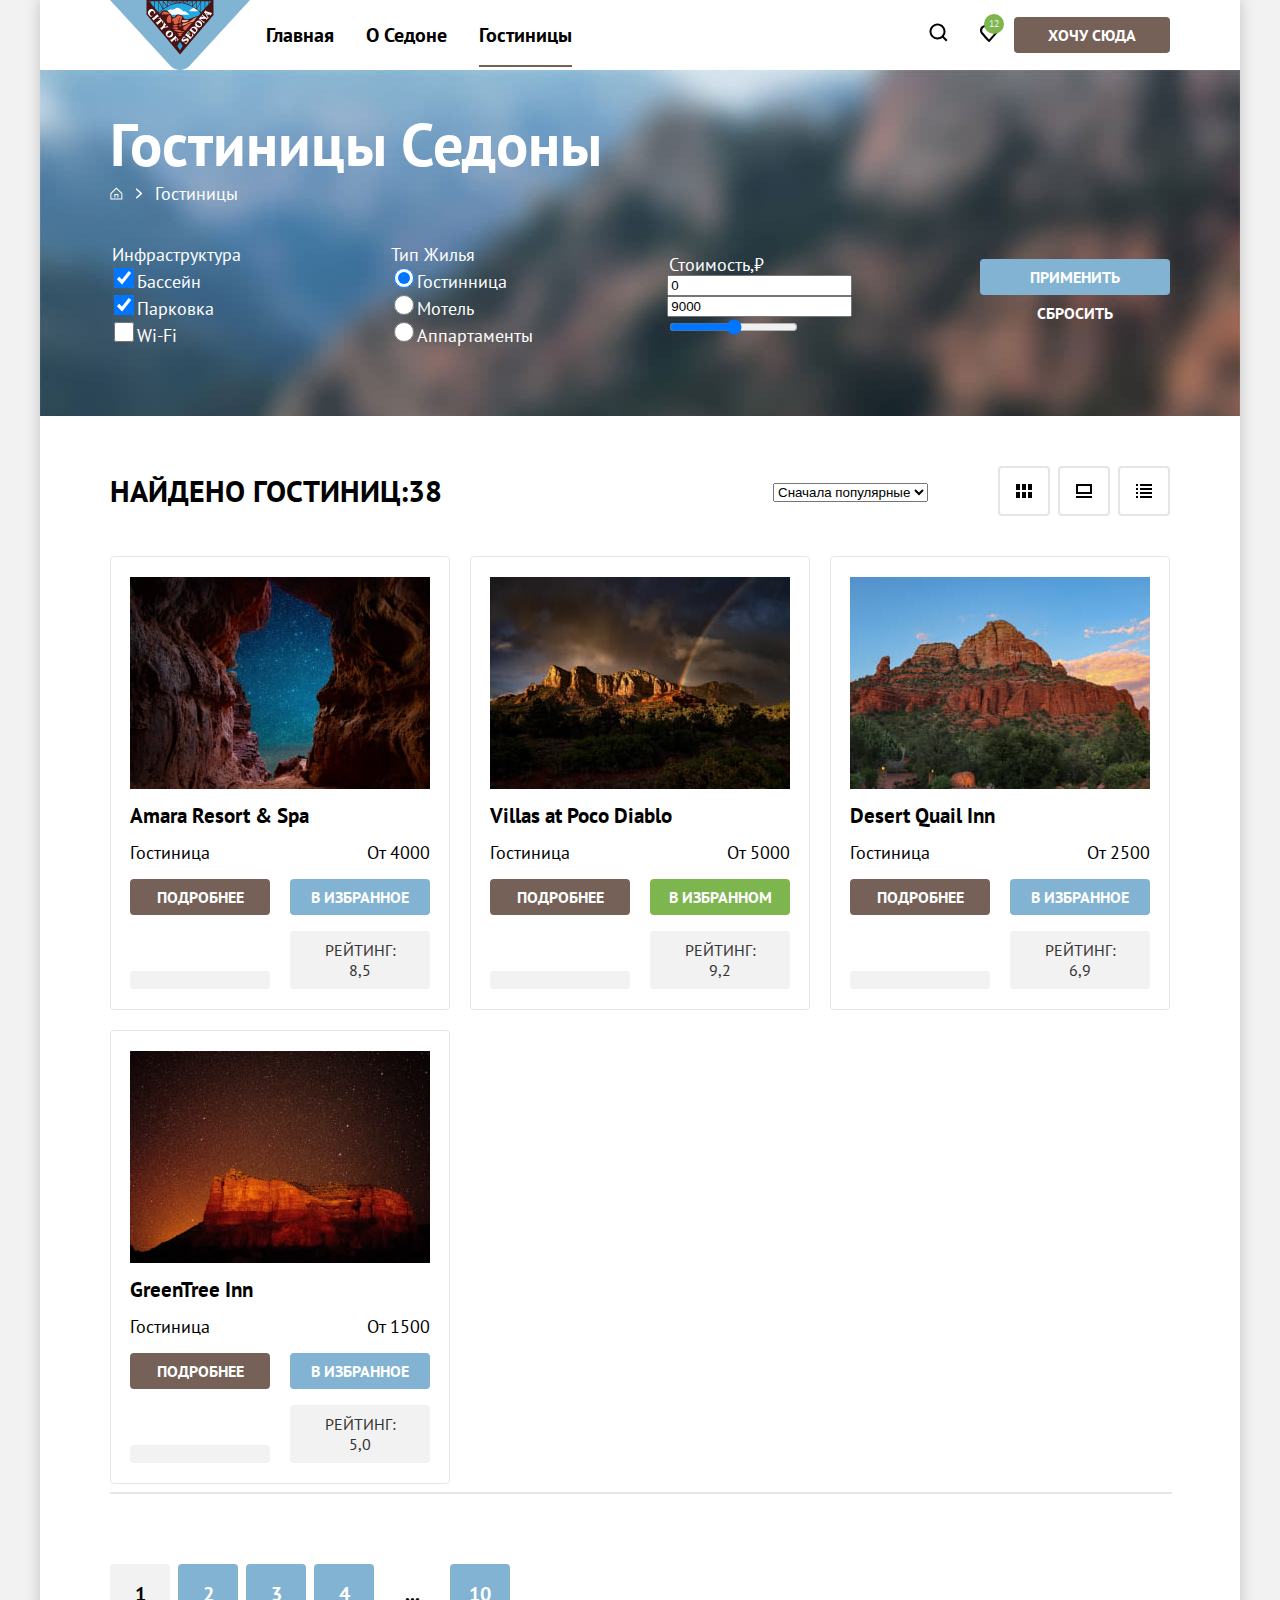
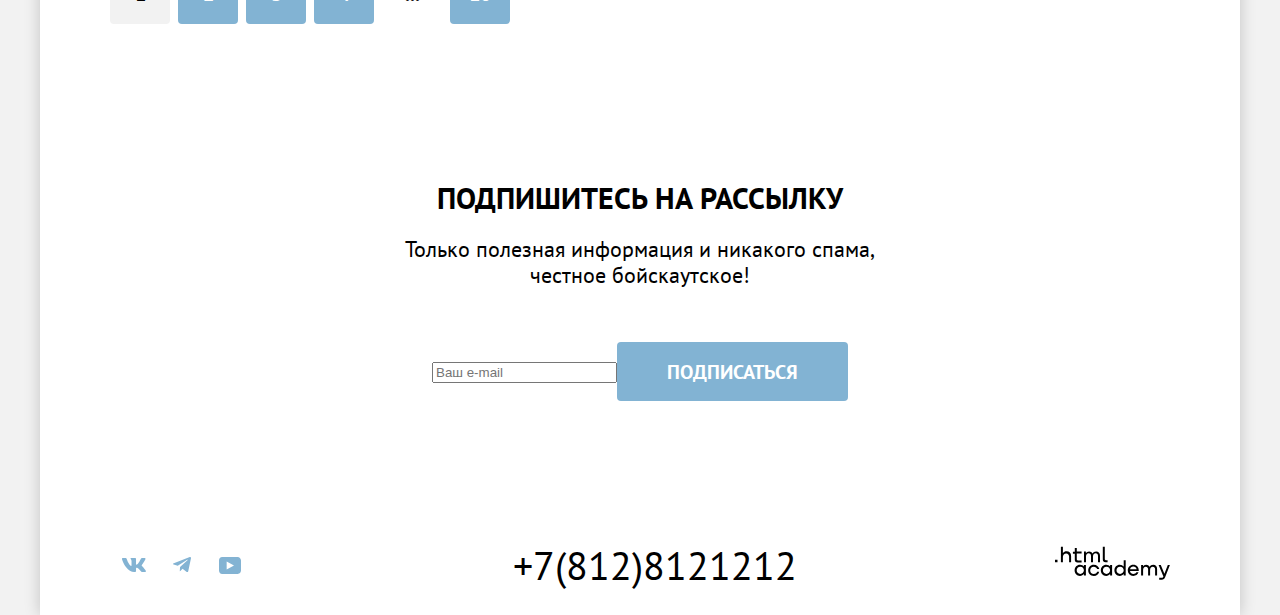
==== catalog.html @ 87901a79 "Добавляет изменение состояний. Изменяет способ добавления иконок SVG. Добавляет декоративные элемент" ====
<!DOCTYPE html>
<html lang="ru">

  <head>
    <meta charset="utf-8">
    <meta name="viewport" content="width=device-width, initial-scale=1.0">
    <title>HTML Academy: Седона</title>
    <link rel="stylesheet" href="styles/styles.css">
    <link rel="shortcut icon" href="/images/favicon.svg">
  </head>

  <body>
    <header class="main-header">
      <!--Навигация и главное меню-->
      <nav class="navigation">
        <a class="navigation-logo" href="index.html">
          <img class="header-logo" src="images/logo.svg" width="140" height="70" alt="Логотип города Седона." />
        </a>
        <ul class="navigation-list">
          <li class="navigation-item">
            <a class="navigation-link " href="index.html">Главная</a>
          </li>
          <li class="navigation-item">
            <a class="navigation-link" href="#">О Седоне</a>
          </li>
          <li class="navigation-item">
            <a class="navigation-link navigation-link-current" href="#">Гостиницы</a>
          </li>
        </ul>
        <ul class=" navigation-list navigation-user">
          <li class="navigation-item">
            <a class="navigation-link" href="#">
              <svg aria-hidden="true" focusable="false" xmlns="http://www.w3.org/2000/svg" width="19" height="19"
                fill="none" viewBox="0 0 19 19">
                <path fill="#000"
                  d="m18.5 17.008-3.7-3.68c1-1.292 1.7-2.983 1.7-4.872C16.5 4.08 12.9.5 8.5.5s-8 3.68-8 8.055c0 4.376 3.6 7.956 8 7.956 1.8 0 3.5-.597 4.9-1.69l3.7 3.679 1.4-1.492Zm-10-2.486c-3.3 0-6-2.685-6-5.967 0-3.282 2.7-5.967 6-5.967s6 2.685 6 5.967c0 3.282-2.7 5.967-6 5.967Z" />
              </svg>
              <span class="visually-hidden">Поиск</span>
            </a>
          </li>
          <li class="navigation-item">
            <a class="navigation-link" href="#">
              <svg aria-hidden="true" focusable="false" xmlns="http://www.w3.org/2000/svg" width="18" height="17"
                fill="none" viewBox="0 0 18 17">
                <path fill="#000"
                  d="M8.9 17c-.3 0-.6-.1-.8-.4-5.4-6.1-6.7-7.5-7-7.9C.4 7.8 0 6.6 0 5.4 0 2.4 2.4 0 5.5 0 6.8 0 8 .5 9 1.3 10 .5 11.3 0 12.5 0c3 0 5.5 2.4 5.5 5.4 0 1.3-.5 2.5-1.3 3.4l-7 7.9c-.2.2-.4.3-.8.3Zm-6-9.5c.3.4 3.5 4 6.1 6.9l6.2-7c.5-.5.7-1.2.7-2 0-1.8-1.5-3.3-3.3-3.3-1 0-2 .5-2.7 1.3-.3.3-.6.4-.9.4-.3 0-.6-.2-.8-.4-.7-.8-1.7-1.3-2.7-1.3-1.8 0-3.3 1.5-3.3 3.3-.1.9.3 1.6.7 2.1-.1 0-.1 0 0 0Z" />
              </svg>
              <span class="visually-hidden">Избранное</span>
              <span class="favourites-number">12</span>
            </a>
          </li>
          <li class="navigation-item">
            <a class="button navigation-button" href="#">Хочу сюда</a>
          </li>
        </ul>
      </nav>
    </header>
    <main class="main-inner">
      <!--Хлебные крошки-->
      <div class="filter-content">
        <header class="inner-header">
          <h1 class="inner-header-title">Гостиницы Седоны</h1>
          <ul class="breadcrumbs-list">
            <li class="breadcrumbs-item">
              <a class="breadcrumbs-link" href="index.html">
                <svg aria-hidden="true" focusable="false" xmlns="http://www.w3.org/2000/svg" width="13" height="13"
                  fill="none" viewBox="0 0 13 13">
                  <path fill="#fff" d="m6.371.5-6 5.8v6.2h12V6.3l-6-5.8Zm5 11h-10V6.7l5-4.8 5 4.8v4.8Z" />
                  <path fill="#fff" d="M4.371 10.5h1V8h2v2.5h1V7h-4v3.5Z" />
                </svg>
                <span class="visually-hidden">Главная</span>
              </a>
            </li>
            <li class="breadcrumbs-item">
              <a class="breadcrumbs-link" href="#">Гостиницы</a>
            </li>
          </ul>
        </header>
        <!--Фильтр инфраструктуры-->
        <h2 class="visually-hidden">Поиск гостиниц с фильтрами</h2>
        <form class="hotel-filter" action="https://echo.htmlacademy.ru/" method="get">
          <fieldset class="ifrastructure-filter">
            <legend class="infrasructure-filter-group">Инфраструктура</legend>
            <ul class="infrastructure-filter-list">
              <li class="infrastructure-filter-item">
                <label>
                  <input class="control-filter" type="checkbox" name="pool" checked />Бассейн
                </label>
              </li>
              <li class="infrastructure-filter-item">
                <label>
                  <input class="control-filter" type="checkbox" name="parking" checked />Парковка
                </label>
              </li>
              <li class="infrastructure-filter-item">
                <label>
                  <input class="control-filter" type="checkbox" name="wifi" />Wi-Fi
                </label>
              </li>
            </ul>
          </fieldset>
          <!--Фильтр типа жилья-->
          <fieldset class="type-of-housing-filter">
            <legend class="type-of-housing-filter-group">Тип Жилья</legend>
            <ul class="type-of-housing-filter-list">
              <li class="type-of-housing-filter-item">
                <label>
                  <input class="control-filter" type="radio" name="hotel-type" value="hotel" checked />Гостинница
                </label>
              </li>
              <li class="infrastructure-filter-item">
                <label>
                  <input class="control-filter" type="radio" name="hotel-type" value="motel" />Мотель
                </label>
              </li>
              <li class="infrastructure-filter-item">
                <label>
                  <input class="control-filter" type="radio" name="hotel-type" value="appartments" />Аппартаменты
                </label>
              </li>
            </ul>
          </fieldset>
          <!--Фильтр стоимости жилья-->
          <fieldset class="price">
            <legend class="price-range">Стоимость,₽</legend>
            <label for="price-range"></label>
            <input type="number" placeholder="от" value="0" />
            <input type="number" placeholder="до" value="9000" />
            <input type="range" id="price-range" name="price-range" min="0" max="9000" step="1" />
          </fieldset>
          <!--Кнопки-->
          <div class="button-container">
            <button class="button filter-button" type="submit">Применить</button>
            <button class="button reset-button" type="reset">Сбросить</button>
          </div>
        </form>
      </div>
      <!--Каталог гостиниц-->
      <section class="catalog">
        <div class="sorting-container">
          <h2 class="visually-hidden">Каталог гостиниц</h2>
          <p class="heading-font">Найдено гостиниц:38</p>
          <!--Вложенный список-->
          <div class="select sorting-type">
            <select class="select-control" aria-label="Сортировка.">
              <option value="popular">Сначала популярные</option>
              <option value="cheap">Сначала дешевые</option>
              <option value="expensive">Сначала дорогие</option>
            </select>
          </div>

          <a class="card-grid-toggle" href="#">
            <svg aria-hidden="true" focusable="false" xmlns="http://www.w3.org/2000/svg" width="16" height="14"
              fill="none" viewBox="0 0 16 14">
              <g fill="#000" clip-path="url(#a)">
                <path d="M4 0H0v6h4V0ZM16 0h-4v6h4V0ZM10 0H6v6h4V0ZM4 8H0v6h4V8ZM16 8h-4v6h4V8ZM10 8H6v6h4V8Z" />
              </g>
              <defs>
                <clipPath id="a">
                  <path fill="#fff" d="M0 0h16v14H0z" />
                </clipPath>
              </defs>
            </svg>
            <span class="visually-hidden">Показать карточки</span>
          </a>
          <a class="card-grid-toggle" href="#">
            <svg aria-hidden="true" focusable="false" xmlns="http://www.w3.org/2000/svg" width="16" height="14"
              fill="none" viewBox="0 0 16 14">
              <path fill="#000" d="M16 12H0v2h16v-2ZM14 2v6H2V2h12Zm2-2H0v10h16V0Z" />
            </svg>
            <span class="visually-hidden">Показать слайдшоу</span>
          </a>
          <a class="card-grid-toggle" href="#">
            <svg aria-hidden="true" focusable="false" width="16" height="14" viewBox="0 0 16 14" fill="none"
              xmlns="http://www.w3.org/2000/svg">
              <path d="M2 0H0V2H2V0Z" fill="black" />
              <path d="M16 0H4V2H16V0Z" fill="black" />
              <path d="M2 4H0V6H2V4Z" fill="black" />
              <path d="M16 4H4V6H16V4Z" fill="black" />
              <path d="M2 8H0V10H2V8Z" fill="black" />
              <path d="M16 8H4V10H16V8Z" fill="black" />
              <path d="M2 12H0V14H2V12Z" fill="black" />
              <path d="M16 12H4V14H16V12Z" fill="black" />
            </svg>
            <span class="visually-hidden">Показать список</span>
          </a>

        </div>
        <!--Карточки гостиниц-->
        <ul class="hotel-list">
          <li class="hotel-card">
            <a class="hotel-card-link" href="#">
              <img class="hotel-card-image" src="images/hotels/hotel-1.jpg" width="300" height="212"
                alt="Amara Resort & Spa." />
              <h3 class="hotel-card-title">Amara Resort & Spa</h3>
            </a>
            <p class="hotel-card-type">Гостиница</p>
            <p class="hotel-card-price">От 4000</p>
            <a class="button more-button" href="#">Подробнее</a>
            <button class="button favorites-button">В избранное</button>
            <p class="hotel-star hotel-star-4">
              <span class="visually-hidden">4 звезды</span>
            </p>
            <p class="hotel-rating">Рейтинг: 8,5</p>
          </li>

          <li class="hotel-card">
            <a class="hotel-card-link" href="#">
              <img class="hotel-card-image" src="images/hotels/hotel-2.jpg" width="300" height="212"
                alt="Villas at Poco Diablo." />
              <h3 class="hotel-card-title">Villas at Poco Diablo</h3>
            </a>
            <p class="hotel-card-type">Гостиница</p>
            <p class="hotel-card-price">От 5000</p>
            <a class="button more-button" href="#">Подробнее</a>
            <button class="button favorites-button active-button">В избранном</button>
            <p class="hotel-star hotel-star-4">
              <span class="visually-hidden">4 звезды</span>
            </p>
            <p class="hotel-rating">Рейтинг: 9,2</p>
          </li>

          <li class="hotel-card">
            <a class="hotel-card-link" href="#">
              <img class="hotel-card-image" src="images/hotels/hotel-3.jpg" width="300" height="212"
                alt="Desert Quail Inn." />
              <h3 class="hotel-card-title">Desert Quail Inn</h3>
            </a>
            <p class="hotel-card-type">Гостиница</p>
            <p class="hotel-card-price">От 2500</p>
            <a class="button more-button" href="#">Подробнее</a>
            <button class="button favorites-button">В избранное</button>
            <p class="hotel-star hotel-star-3">
              <span class="visually-hidden">3 звезды</span>
            </p>
            <p class="hotel-rating">Рейтинг: 6,9</p>
            </div>
          </li>

          <li class="hotel-card">
            <a class="hotel-card-link" href="#">
              <img class="hotel-card-image" src="images/hotels/hotel-4.jpg" width="300" height="212"
                alt="GreenTree Inn." />
              <h3 class="hotel-card-title">GreenTree Inn</h3>
            </a>
            <p class="hotel-card-type">Гостиница</p>
            <p class="hotel-card-price">От 1500</p>
            <a class="button more-button" href="#">Подробнее</a>
            <button class="button favorites-button">В избранное</button>
            <p class="hotel-star hotel-star-2">
              <span class="visually-hidden">2 звезды</span>
            </p>
            <p class="hotel-rating">Рейтинг: 5,0</p>
            </div>
          </li>
        </ul>
        <!--Пагинация-->
        <ul class="pagination-list">
          <li class="pagination-item">
            <a class="pagination-current" href="#">1</a>
          </li>
          <li class="pagination-item">
            <a class="pagination-link" href="#">2</a>
          </li>
          <li class="pagination-item">
            <a class="pagination-link" href="#">3</a>
          </li>
          <li class="pagination-item">
            <a class="pagination-link" href="#">4</a>
          </li>
          <li class="pagination-item">
            <a class="pagination-more" href="#">...</a>
          </li>
          <li class="pagination-item">
            <a class="pagination-link" href="#">10</a>
          </li>

        </ul>
      </section>
    </main>
    <!--Подписка на рассылку-->
    <section class="newsletter-catalog-subs">
      <h2 class="heading-font heading-font-two">Подпишитесь на рассылку</h2>
      <p class="paragraph-font-two">Только полезная информация и никакого спама,<br> честное бойскаутское!</p>
      <form class="subscribe-form" action="https://echo.htmlacademy.ru/" method="post">
        <p class="subscribe-form-label">
          <label for="subscribe-form"></label>
          <input type="email" id="subscribe-form" name="subscribe-form" placeholder="Ваш e-mail" />
        </p>
        <button class="button subscribe-button">Подписаться</button>
      </form>
    </section>
    <!--Социальные сети-->
    <footer class="main-footer">
      <div class="footer-container">
        <ul class="footer-social-list">
          <li class="footer-social-item">
            <a class="link-vkontakte" href="https://vk.com/htmlacademy">
              <svg class="logo-vk" aria-hidden="true" focusable="false" xmlns="http://www.w3.org/2000/svg" width="24" height="14" viewBox="0 0 24 14">
                <path fill-rule="evenodd" d="M23.45.948c.166-.546 0-.948-.795-.948H20.03c-.668 0-.976.347-1.143.73 0 0-1.335 3.196-3.226 5.272-.612.602-.89.793-1.224.793-.167 0-.418-.191-.418-.738V.948c0-.656-.184-.948-.74-.948H9.151c-.417 0-.668.304-.668.593 0 .621.946.765 1.043 2.513v3.798c0 .833-.153.984-.487.984-.89 0-3.055-3.211-4.34-6.885C4.45.288 4.198 0 3.527 0H.9C.15 0 0 .347 0 .73c0 .682.89 4.07 4.145 8.551C6.315 12.341 9.37 14 12.153 14c1.669 0 1.875-.368 1.875-1.003v-2.313c0-.737.158-.884.687-.884.39 0 1.057.192 2.615 1.667C19.11 13.216 19.403 14 20.405 14h2.625c.75 0 1.126-.368.91-1.096-.238-.724-1.088-1.775-2.215-3.022-.612-.71-1.53-1.475-1.809-1.858-.389-.491-.278-.71 0-1.147 0 0 3.2-4.426 3.533-5.929h.001Z" clip-rule="evenodd"/>
              </svg>
            <span class="visually-hidden">ВКонтакте</span>
            </a>
          </li>
          <li class="footer-social-item">
            <a class="link-telegram" href="https://t.me/htmlacademy">
              <svg class="logo-tg" aria-hidden="true" focusable="false" xmlns="http://www.w3.org/2000/svg" width="18" height="16" fill="none" viewBox="0 0 18 16">
                <path  d="M16.785.1.84 6.247C-.248 6.685-.24 7.292.64 7.563L4.735 8.84l9.472-5.976c.448-.273.857-.126.52.172L7.053 9.962H7.05h.002l-.283 4.22c.414 0 .597-.19.829-.413l1.988-1.934 4.136 3.055c.762.42 1.31.204 1.5-.706L17.938 1.39c.278-1.114-.425-1.619-1.153-1.29Z"/>
              </svg>
              <span class="visually-hidden">Телеграм</span>
            </a>
          </li>
          <li class="footer-social-item">
            <a class="link-youtube" href="https://www.youtube.com/user/htmlacademyru">
              <svg class="logo-yt" aria-hidden="true" focusable="false" xmlns="http://www.w3.org/2000/svg" width="22" height="17" fill="none" viewBox="0 0 22 17">
                <path d="M18.607 0H3.174C1.314 0 0 1.594 0 3.4v10.094C0 15.406 1.313 17 3.174 17h15.652C20.468 17 22 15.406 22 13.6V3.4C21.781 1.594 20.468 0 18.607 0ZM7.662 12.537V4.463L14.995 8.5l-7.333 4.037Z"/>
              </svg>
              <span class="visually-hidden">YouTube</span>
            </a>
          </li>
        </ul>
        <!--Номер телефона и лого-->
        <a class="phone-number" href="tel:88128121212">+7(812)8121212</a>
        <a href="https://htmlacademy.ru">
          <svg class="logo-htmlacademy" aria-hidden="true" focusable="false" xmlns="http://www.w3.org/2000/svg" width="115" height="34" fill="none" viewBox="0 0 115 34">
            <path  d="M0 13.723v2.6h2.5v-2.6H0ZM11.6 5.323c-1.6 0-2.8.7-3.6 1.7h-.1v-6.2h-2v15.5h2v-5.3c0-2.1 1.3-3.6 3.3-3.6 1.8 0 2.9 1.4 2.9 3.2v5.7h2v-6.1c.1-3-1.8-4.9-4.5-4.9ZM26.6 5.623h-4.8v-3.7h-2v3.8h-1.9v2h1.9v6c0 1.7 1 2.7 2.7 2.7h4.1v-2h-3.7c-.7 0-1.1-.4-1.1-1.1v-5.7h4.8v-2ZM41.1 5.423c-1.6 0-2.9.8-3.5 2.1h-.1c-.6-1.2-1.8-2.1-3.4-2.1-1.4 0-2.5.8-3.1 1.8h-.1v-1.6H29v10.6h2v-5.4c0-2 1-3.5 2.6-3.5 1.5 0 2.4 1 2.4 2.6v6.3h2v-5.6c0-2.4 1.4-3.3 2.6-3.3 1.5 0 2.4 1 2.4 2.6v6.3h2v-6.5c.1-2.5-1.4-4.3-3.9-4.3ZM47.8 13.523c0 1.7 1 2.7 2.8 2.7h2v-2h-1.7c-.7 0-1.1-.4-1.1-1.1V.823h-2v12.7ZM28.9 20.523c-.9-1.1-2.2-1.8-3.9-1.8-3.1 0-5.4 2.3-5.4 5.6s2.3 5.6 5.4 5.6c1.8 0 3-.8 3.8-1.9h.1v1.6h2v-10.6h-2v1.5Zm-3.6 7.4c-2.2 0-3.6-1.6-3.6-3.6s1.4-3.6 3.6-3.6 3.6 1.6 3.6 3.6c0 1.9-1.4 3.6-3.6 3.6ZM44.2 22.823c-.5-2.4-2.6-4.1-5.4-4.1-3.4 0-5.6 2.5-5.6 5.6 0 3.1 2.2 5.6 5.6 5.6 2.8 0 4.9-1.8 5.4-4.2h-2.1c-.4 1.3-1.7 2.3-3.3 2.3-2.2 0-3.6-1.6-3.6-3.6s1.4-3.6 3.6-3.6c1.6 0 2.8 1 3.3 2.2h2.1v-.2ZM55.1 20.523c-.9-1.1-2.2-1.8-3.9-1.8-3.1 0-5.4 2.3-5.4 5.6s2.3 5.6 5.4 5.6c1.8 0 3-.8 3.8-1.9h.1v1.6h2v-10.6h-2v1.5Zm-3.6 7.4c-2.2 0-3.6-1.6-3.6-3.6s1.4-3.6 3.6-3.6 3.6 1.6 3.6 3.6c0 1.9-1.5 3.6-3.6 3.6ZM68.7 20.623c-.9-1.1-2.2-1.9-3.9-1.9-3.1 0-5.4 2.3-5.4 5.6s2.2 5.6 5.4 5.6c1.7 0 3-.8 3.8-1.8h.1v1.5h2v-15.4h-2v6.4Zm-3.6 7.3c-2.2 0-3.6-1.6-3.6-3.6s1.4-3.6 3.6-3.6 3.6 1.6 3.6 3.6c-.1 2-1.5 3.6-3.6 3.6ZM78.3 18.723c-3.3 0-5.5 2.5-5.5 5.6 0 3 2.1 5.6 5.5 5.6 2.5 0 4.5-1.3 5.2-3.6h-2.1c-.5 1-1.6 1.6-3 1.6-1.9 0-3.3-1.3-3.4-2.9h8.8c.2-3.6-2-6.3-5.5-6.3Zm0 1.9c1.7 0 3 1 3.3 2.6h-6.5c.3-1.5 1.5-2.6 3.2-2.6ZM98.2 18.723c-1.6 0-2.9.8-3.6 2h-.1c-.6-1.2-1.8-2-3.4-2-1.4 0-2.5.7-3.1 1.8v-1.5h-1.9v10.6h2v-5.4c0-2 1-3.4 2.6-3.5 1.5 0 2.4 1 2.4 2.6v6.3h2v-5.6c0-2.4 1.4-3.3 2.6-3.3 1.5 0 2.4 1 2.4 2.6v6.3h2v-6.5c.1-2.6-1.4-4.4-3.9-4.4ZM109.4 27.823l-3.6-8.9h-2.2l4.8 11.6c-.3.9-.7 1.2-1.7 1.2h-2.5v2h2.5c1.8 0 2.8-.8 3.5-2.6l4.7-12.2h-2.1l-3.4 8.9Z"/>
          </svg>
        </a>
      </div>
    </footer>
  </body>

</html>
---- styles/styles.css ----
@font-face {
  font-family: "PT Sans";
  font-style: normal;
  font-weight: 400;
  src: url("../fonts/ptsans-400.woff2") format("woff2");
  font-display: swap;
}

@font-face {
  font-family: "PT Sans";
  font-style: bold;
  font-weight: 700;
  src: url("../fonts/ptsans-700.woff2") format("woff2");
  font-display: swap;
}

html {
  background-color: #F2F2F2;
  height: 100%;

}

body {
  display: flex;
  flex-direction: column;
  min-height: 100%;
  font-family: "PT Sans", sans-serif;
  font-size: 18px;
  line-height: 21px;
  background-color: #ffffff;
  color: #000000;
  width: 1200px;
  box-shadow: 0 0 15px rgba(0, 0, 0, 0.2);
  margin: 0 auto;


}

/*Кнопки*/
.button {
  display: inline-block;
  font-family: inherit;
  font-weight: 700;
  text-align: center;
  text-decoration: none;
  text-transform: uppercase;
  border-radius: 4px;
  border: none;
  cursor: pointer;
}

.navigation-button {
  font-size: 16px;
  line-height: 20px;
  color: #ffffff;
  background-color: #756157;
  padding: 8px 34px;
}

.search-button {
  font-size: 20px;
  line-height: 36px;
  color: #ffffff;
  background-color: #756157;
  padding: 8px 50px;
  margin: 0;
}

.subscribe-button {
  font-size: 20px;
  line-height: 36px;
  color: #ffffff;
  background-color: #82B3D3;
  padding: 8px 50px;
}

.filter-button {
  font-size: 16px;
  line-height: 20px;
  color: #ffffff;
  background-color: #82B3D3;
  padding: 8px 50px;
}

.more-button {
  font-size: 16px;
  line-height: 20px;
  color: #ffffff;
  background-color: #756157;
  padding: 8px 26px;
  align-self: end;
}

.favorites-button {
  font-size: 16px;
  line-height: 20px;
  color: #ffffff;
  background-color: #82B3D3;
  padding: 8px 18px;
  align-self: end;
}

.active-button {
  background-color: #7DB54F;
}

.reset-button {
  font-size: 16px;
  line-height: 20px;
  color: #ffffff;
  background-color: transparent;
  padding: 8px 50px;

}

.button-container {
  display: flex;
  flex-direction: column;
}

/*Навигация*/

.navigation {
  display: flex;
  width: 1200px;
  height: 100%;
  margin: 0 auto;
  align-items: center;

}


.header-logo {
  display: block;
}

.navigation {
  display: flex;
  width: 1060px;
  margin: 0 auto;

}

.navigation-list {
  display: flex;
  flex-wrap: wrap;
  margin: 0;
  padding: 0;
  width: 440px;
  text-decoration: none;
  list-style-type: none;

}

.navigation-user {
  max-width: 300px;
  margin-left: auto;
  list-style-type: none;
  padding: 0;
  align-items: center;
  justify-content: end;
}

.navigation-link .navigation-user {
  min-width: 44px;
  min-height: 64px;
}

.navigation-link {
  position: relative;
  display: block;
  padding: 20px 16px;
  font-size: 20px;
  font-weight: 700;
  line-height: 24px;
  text-align: center;
  text-decoration: none;
  color: #000000;
}


/*Главная*/



.main-title {
  position: relative;
  background-image: url(../images/background-index.jpg);
  background-color: #FF5757;
  background-size: cover;
  background-repeat: no-repeat;
  text-align: center;
  padding: 50px 0;

}

.main-title::after {
  position: absolute;
  content: url(../images/background-divider.svg);
  width: 1200px;
  top: 400px;
  left: 0;

}

.background-title {
  text-align: center;
  padding-top: 69px;
  padding-bottom: 90px;
}



.heading-font {
  font-size: 30px;
  font-weight: 700;
  line-height: 36px;
  text-align: center;
  text-transform: uppercase;
  margin: 0;
}

.heading-font-two {
  font-size: 30px;
  font-weight: 700;
  line-height: 36px;
  text-align: center;
  text-transform: uppercase;
  margin: 0;
  margin-bottom: 20px;
}

.paragraph-font {
  font-size: 22px;
  font-weight: 400;
  line-height: 26px;
  text-align: center;
  margin: 0;
}

.paragraph-font-two {
  font-size: 22px;
  font-weight: 400;
  line-height: 26px;
  text-align: center;
  margin: 0;
  margin-bottom: 54px;
}

.favourites-number {
  font-family: "PT Sans";
  font-size: 10px;
  font-weight: 400;
  line-height: 10px;
  padding: 5px;
  color: #F2F2F2;
  background-color: #7DB54F;
  border-radius: 25px;
  text-align: center;
  display: inline-block;
  top: 11px;
  left: 20px;
  position: absolute;
}

/*Преимущества*/

.advantages {
  display: flex;
  width: 1200px;
  margin: 0 auto;

}

.advantages-list {
  display: flex;
  flex-direction: row;
  flex-wrap: wrap;
  justify-content: center;
  margin: 0;
  padding: 0;
  text-align: center;
  list-style-type: none;

}

.advantages-item {
  display: flex;
  text-align: center;
  width: 400px;
  min-height: 384px;


}

.advantages-title {

  margin-top: 0;
  margin-bottom: 62px;
  font-size: 24px;
  font-weight: 700;
  line-height: 28px;
  text-align: center;
  text-transform: uppercase;
}

.advantages-content:after {
  content: "";
    width: 60px;
    height: 2px;
    top: 178px;
    bottom: 204px;
    left: 170px;
    right: 170px;
    position: absolute;
    background: rgba(255, 255, 255, 0.3);
}

.advantages-content-row:after {
  content: "";
    width: 60px;
    height: 2px;
    top: 178px;
    bottom: 204px;
    left: 170px;
    right: 170px;
    position: absolute;
    background: rgba(0, 0, 0, 0.3)
}

.advantages-description {
  margin: 0;
}

.advantages-picture {
  display: block;
}

.advantages-content {
  position: relative;
  padding: 92px 85px 111px;
}

.advantages-content-row {
  position: relative;
  padding: 103px 85px 121px;
}

.services-content {
  display: flex;
  justify-content: center;
  align-items: center;
  flex-direction: column;
  padding: 80px 85px 81px;
}

/*Цвета*/

.background-grey-soft {
  background-color: rgba(131, 179, 211, 0.12);
}

.background-grey-middle {
  background-color: rgba(131, 179, 211, 0.2);
  ;
}

.background-blue {
  background-color: #82B3D3;
  color: #ffffff;
}

/*Услуги*/

.services {
  display: flex;
  width: 1200px;
  margin: 0 auto;
}

.services-list {
  display: flex;
  margin: 0;
  padding: 0;
  text-align: center;
  list-style-type: none;

}

.services-item {
  display: flex;
  text-align: center;
  width: 400px;
  min-height: 384px;



}

.services-title {
  margin-top: 30px;
  margin-bottom: 30px;
  font-size: 24px;
  font-weight: 700;
  line-height: 28px;
  text-align: center;
  text-transform: uppercase
}

.services-description {
  padding: 0;
  margin: 0;
}

.hotel-search {
  text-align: center;
  padding: 96px 70px;

}

.newsletter-main-subs {
  background-image: url(../images/background-subscribe.jpg);
  background-size: cover;
  background-color: #FF5757;
  background-repeat: no-repeat;
  text-align: center;
  padding: 96px 70px 104px;
  color: #ffffff;
}

.subscribe-form {
  display: flex;
  flex-direction: row;
  justify-content: center;
}

.newsletter-catalog-subs {
  text-align: center;
  padding: 96px 70px 104px;
}

.footer-container {
  display: flex;
  width: 1060px;
  align-items: center;
  padding: 40px 70px 30px;
  justify-content: space-between;
}

.footer-social-list {
  display: flex;
  flex-wrap: wrap;
  margin: 0;
  width: 145px;
  padding: 0;
  flex-direction: row;
}

.footer-social-item {
  list-style-type: none;
}

.social-link {
  text-decoration: none;
}

.link-vkontakte {
  display: flex;
  justify-content: center;
  align-items: center;
  width: 48px;
  height: 40px;
}

.link-telegram {
  display: flex;
  justify-content: center;
  align-items: center;
  width: 48px;
  height: 40px;
}

.link-youtube {
  display: flex;
  justify-content: center;
  align-items: center;
  width: 48px;
  height: 40px;
}

.phone-number {
  display: flex;
  flex-wrap: wrap;
  font-family: "PT Sans", sans-serif;
  font-style: normal;
  font-weight: 400;
  font-size: 40px;
  line-height: 40px;
  text-decoration: none;
  color: #000000;
  margin: 0 auto;
}

/*Каталог*/

.inner-header {
  margin-bottom: 40px;
}

.inner-header-title {
  font-size: 60px;
  font-weight: 700;
  line-height: 78px;
  margin: 0;
}

.breadcrumbs-list {
  display: flex;
  padding: 0;
  margin: 0;
  list-style-type: none;
}

.breadcrumbs-item {
  position: relative;
  margin-right: 32px;
  list-style-type: none;
}

.breadcrumbs-link {
  text-decoration: none;
  color: inherit;
}

.breadcrumbs-item::after {
  position: absolute;
  display: inline-block;
  right: -20px;
  width: 8px;
  height: 8px;
  content: url(../images/breadcrumbs-arrow.svg);
}

.breadcrumbs-item:last-child::after {
  content: none;
}

.breadcrumbs-item:hover {
color: rgba(255, 255, 255, 0.6);
}

.breadcrumbs-item:focus {
color: #FFFFFF;
}

.breadcrumbs-item:active {
color: rgba(255, 255, 255, 0.3);
}

.filter-content {
  background-image: url(../images/background-catalog.jpg);
  background-color: #FF5757;
  background-size: cover;
  background-repeat: no-repeat;
  color: #ffffff;
  padding: 35px 70px 70px;
}

.hotel-filter {
  display: flex;
  flex-direction: row;
  justify-content: space-between;
  align-items: center;
}

.ifrastructure-filter {
  border: 0 none;
  width: 151px;
  padding: 0;
  margin: 0;
}

.infrastructure-filter-list {
  display: flex;
  flex-direction: column;
  align-items: flex-start;
  list-style-type: none;
  margin: 0;
  padding: 0;
}

.ifrastructure-filter-item {
  display: flex;
  flex-direction: column;
  margin: 0;
  padding: 0;
}

.control-filter {
  color: #ffffff;
  width: 20px;
  height: 20px;

}

.type-of-housing-filter {
  border: 0 none;
  width: 151px;
  padding: 0;
  margin: 0;
}

.type-of-housing-filter-list {
  display: flex;
  flex-direction: column;
  align-items: flex-start;
  margin: 0;
  padding: 0;
  list-style-type: none;
}

.price {
  display: flex;
  flex-direction: column;
  align-items: flex-start;
  border: 0 none;
  padding: 0;
  margin: 0;
}

.hotel-list {
  display: grid;
  position: relative;
  grid-template-columns: 340px 340px 340px;
  gap: 20px;
  list-style-type: none;
  margin: 0;
  padding: 0;
  padding-bottom: 80px;
}

.hotel-list:after {
  content: "";
    width: 1060px;
    top: 936px;
    position: absolute;
    border: 1px solid #E6E6E6;
}
/*Карточки гостиниц*/
.hotel-card {
  display: grid;
  grid-template-columns: 140px 140px;
  row-gap: 16px;
  column-gap: 20px;
  justify-content: center;
  padding: 20px;
  border: 1px solid #E6E6E6;
  border-radius: 4px;
}

.hotel-card-image {
  display: block;
  padding-bottom: 16px;
  grid-column: 1/3;
}

.hotel-card-title {
  margin: 0;
  color: #000000;
  grid-column: 1/3;

}

.hotel-card-type {
  margin: 0;
  grid-column: 1;
}

.hotel-card-price {
  margin: 0;
  text-align: right;
}

.hotel-card-link {
  display: grid;
  text-decoration: none;
}

.hotel-rating {
  display: inline-block;
  font-family: inherit;
  font-size: 16px;
  font-weight: 400;
  line-height: 20px;
  text-align: center;
  color: #333333;
  background-color: #F2F2F2;
  text-decoration: none;
  text-transform: uppercase;
  align-self: end;
  padding: 9px 22px;
  border-radius: 4px;
  border: none;
  margin: 0;
}

/*Звезды*/
.hotel-star {
  display: inline-block;
  line-height: 20px;
  text-align: center;
  color: #333333;
  background-color: #F2F2F2;
  padding: 9px 22px;
  border-radius: 4px;
  border: none;
  margin: 0;
  align-self: end;
}

/*Вложенный список*/
.catalog {
  width: 1060px;
  margin: 0 auto;
  padding: 0;
}

.sorting-container {
  display: flex;
  flex-direction: row;
  justify-content: space-between;
  align-items: center;
  padding-top: 50px;
  padding-bottom: 40px;
}

.sorting-type {
  margin-left: auto;
  margin-right: 70px;
}

.card-grid-toggle {
  display: flex;
  align-items: center;
  justify-content: center;
  padding: 16px 16px;
  border: 2px solid #e5e5e5;
  border-radius: 4px;
  margin-right: 8px;
}

.card-grid-toggle:nth-child(3n) {
  margin-right: 0;
}

/*Пагинация*/

.pagination-list {
  display: flex;
  list-style-type: none;
  gap: 8px;
  padding: 0;
  margin: 0;
  padding-bottom: 60px;

}

.pagination-link {
  display: flex;
  justify-content: center;
  align-items: center;
  background-color: #82B3D3;
  color: #ffffff;
  font-size: 20px;
  font-weight: 700;
  line-height: 36px;
  text-align: center;
  text-transform: uppercase;
  width: 60px;
  height: 60px;
  border-radius: 4px;
  text-decoration: none;

}

.pagination-current {
  display: flex;
  justify-content: center;
  align-items: center;
  background-color: #F2F2F2;
  color: #000000;
  font-size: 20px;
  font-weight: 700;
  line-height: 36px;
  text-align: center;
  text-transform: uppercase;
  width: 60px;
  height: 60px;
  border-radius: 4px;
  text-decoration: none;

}

.pagination-more {
  display: flex;
  justify-content: center;
  align-items: center;
  background-color: #ffffff;
  color: #000000;
  font-size: 20px;
  font-weight: 700;
  line-height: 36px;
  text-align: center;
  text-transform: uppercase;
  width: 60px;
  height: 60px;
  border-radius: 4px;
  text-decoration: none;
}

.visually-hidden {
  position: absolute;
  width: 1px;
  height: 1px;
  margin: -1px;
  padding: 0;
  border: 0;
  clip: rect(0 0 0 0);
  overflow: hidden;
}

/*Состояния*/ /*Декоративные элементы*/
.navigation-link-current::before {
  content: "";
  left: 16px;
  right: 16px;
  height: 0;
  position: absolute;
  bottom: 0;
  border-bottom: 2px solid #756257
}
/*navigation-button*/
.navigation-button:hover {
  background-color: #615048;
}

.navigation-button:focus {
  background-color: #615048;
}

.navigation-button:active {
  background-color: #756157;
  color: rgba(255, 255, 255, 0.3);
}

.navigation-button:disabled {
  background-color: #E5E5E5;
  color: #FFFFFF;
}

.navigation-button:disabled:hover {
  background-color: #E5E5E5;
  color: #FFFFFF;
  outline: none;
  cursor: default;
}
/*search-button*/
.search-button:hover {
  background-color: #615048;
}

.search-button:focus {
  background-color: #615048;
}

.search-button:active {
  background-color: #756157;
  color: rgba(255, 255, 255, 0.3);
}

.search-button:disabled {
  background-color: #E5E5E5;
  color: #FFFFFF;
}

.search-button:disabled:hover {
  background-color: #E5E5E5;
  color: #FFFFFF;
  outline: none;
  cursor: default;
}
/*subscribe-button*/
.subscribe-button:hover {
  background-color: #68A2CA;
}

.subscribe-button:focus {
  background-color: #68A2CA;
}

.subscribe-button:active {
  background-color: #68A2CA;
  color: rgba(255, 255, 255, 0.3);
}

.subscribe-button:disabled {
  background-color: #E5E5E5;
  color: #FFFFFF;
}

.subscribe-button:disabled:hover {
  background-color: #E5E5E5;
  color: #FFFFFF;
  outline: none;
  cursor: default;
}
/*filter-button*/
.filter-button:hover {
  background-color: #68A2CA;
}

.filter-button:focus {
  background-color: #68A2CA;
}

.filter-button:active {
  background-color: #68A2CA;
  color: rgba(255, 255, 255, 0.3);
}

.filter-button:disabled {
  background-color: #E5E5E5;
  color: #FFFFFF;
}

.filter-button:disabled:hover {
  background-color: #E5E5E5;
  color: #FFFFFF;
  outline: none;
  cursor: default;
}

/*reset-button*/
.reset-button:hover {
  opacity: 0.6;
  color: #FFFFFF;
}

.reset-button:focus {
  border: 3px solid #83B3D3;
}

.reset-button:active {
  color: rgba(255, 255, 255, 0.3);
}

.reset-button:disabled {
  color: #FFFFFF;
  opacity: 0.1;
}

.reset-button:disabled:hover {
  color: #FFFFFF;
  opacity: 0.1;
  outline: none;
  cursor: default;
}
/*logo-vk*/
.logo-vk {
  fill: #83B3D3;
  ;
}

.logo-vk:hover {
  fill: #68A2CA;
}

.logo-vk:focus {
  fill: #68A2CA;
}

.logo-vk:active {
  fill: rgba(104, 162, 202, 0.3);
}
/*logo-tg*/
.logo-tg {
  fill: #83B3D3;
  ;
}

.logo-tg:hover {
  fill: #68A2CA;
}

.logo-tg:focus {
  fill: #68A2CA;
}

.logo-tg:active {
  fill: rgba(104, 162, 202, 0.3);
}
/*logo-yt*/
.logo-yt {
  fill: #83B3D3;
  ;
}

.logo-yt:hover {
  fill: #68A2CA;
}

.logo-yt:focus {
  fill: #68A2CA;
}

.logo-yt:active {
  fill: rgba(104, 162, 202, 0.3);
}
/*phone-number*/
.phone-number:hover {
  color: #756157;
}

.phone-number:focus {
  color: #756157;
}

.phone-number:active {
  color: rgba(117, 97, 87, 0.3);
}
/*logo-htmlacademy*/
.logo-htmlacademy {
  fill: #000000;
}

.logo-htmlacademy:hover {
  fill: #756157;
}

.logo-htmlacademy:focus {
  fill: #756157
}

.logo-htmlacademy:active {
  fill: rgba(117, 97, 87, 0.3);
}

/*card-grid-toggle*/
.card-grid-toggle:hover {
  border: 2px solid #000000;
}

.card-grid-toggle:focus {
  border: 2px solid #68A2CA;
}

.card-grid-toggle:active {
  border: 2px solid #000000;
}
/*more-button*/
.more-button:hover {
  background-color: #615048;
}

.more-button:focus {
  background-color: #615048;
}

.more-button:active {
  background-color: #756157;
  color: rgba(255, 255, 255, 0.3);
}

.more-button:disabled {
  background-color: #E5E5E5;
  color: #FFFFFF;
}

.more-button:disabled:hover {
  background-color: #E5E5E5;
  color: #FFFFFF;
  outline: none;
  cursor: default;
}

/*favorites-button*/
.favorites-button:hover {
  background-color: #68A2CA;
}

.favorites-button:focus {
  background-color: #68A2CA;
}

.favorites-button:active {
  background-color: #68A2CA;
  color: rgba(255, 255, 255, 0.3);
}

.favorites-button:disabled {
  background-color: #E5E5E5;
  color: #FFFFFF;
}

.favorites-button:disabled:hover {
  background-color: #E5E5E5;
  color: #FFFFFF;
  outline: none;
  cursor: default;
}

/*active-button*/
.active-button:hover {
  background-color: #6C9E42;
}

.active-button:focus {
  background-color: #6C9E42;
}

.active-button:active {
  background-color: #7DB54F;
  color: rgba(255, 255, 255, 0.3);
}

.active-button:disabled {
  background-color: #E5E5E5;
  color: #FFFFFF;
}

.active-button:disabled:hover {
  background-color: #E5E5E5;
  color: #FFFFFF;
  outline: none;
  cursor: default;
}

/*pagination-link*/
.pagination-link:hover {
  background-color: #68A2CA;
}

.pagination-link:focus {
  background-color: #68A2CA;
}

.pagination-link:active {
  background-color: #68A2CA;
  color: rgba(255, 255, 255, 0.3);
}

/*pagination-current*/
.pagination-current:hover {
  background-color: #F2F2F2;
}

.pagination-current:focus {
  background-color: #F2F2F2;
}

.pagination-current:active {
  background-color: #F2F2F2;
}
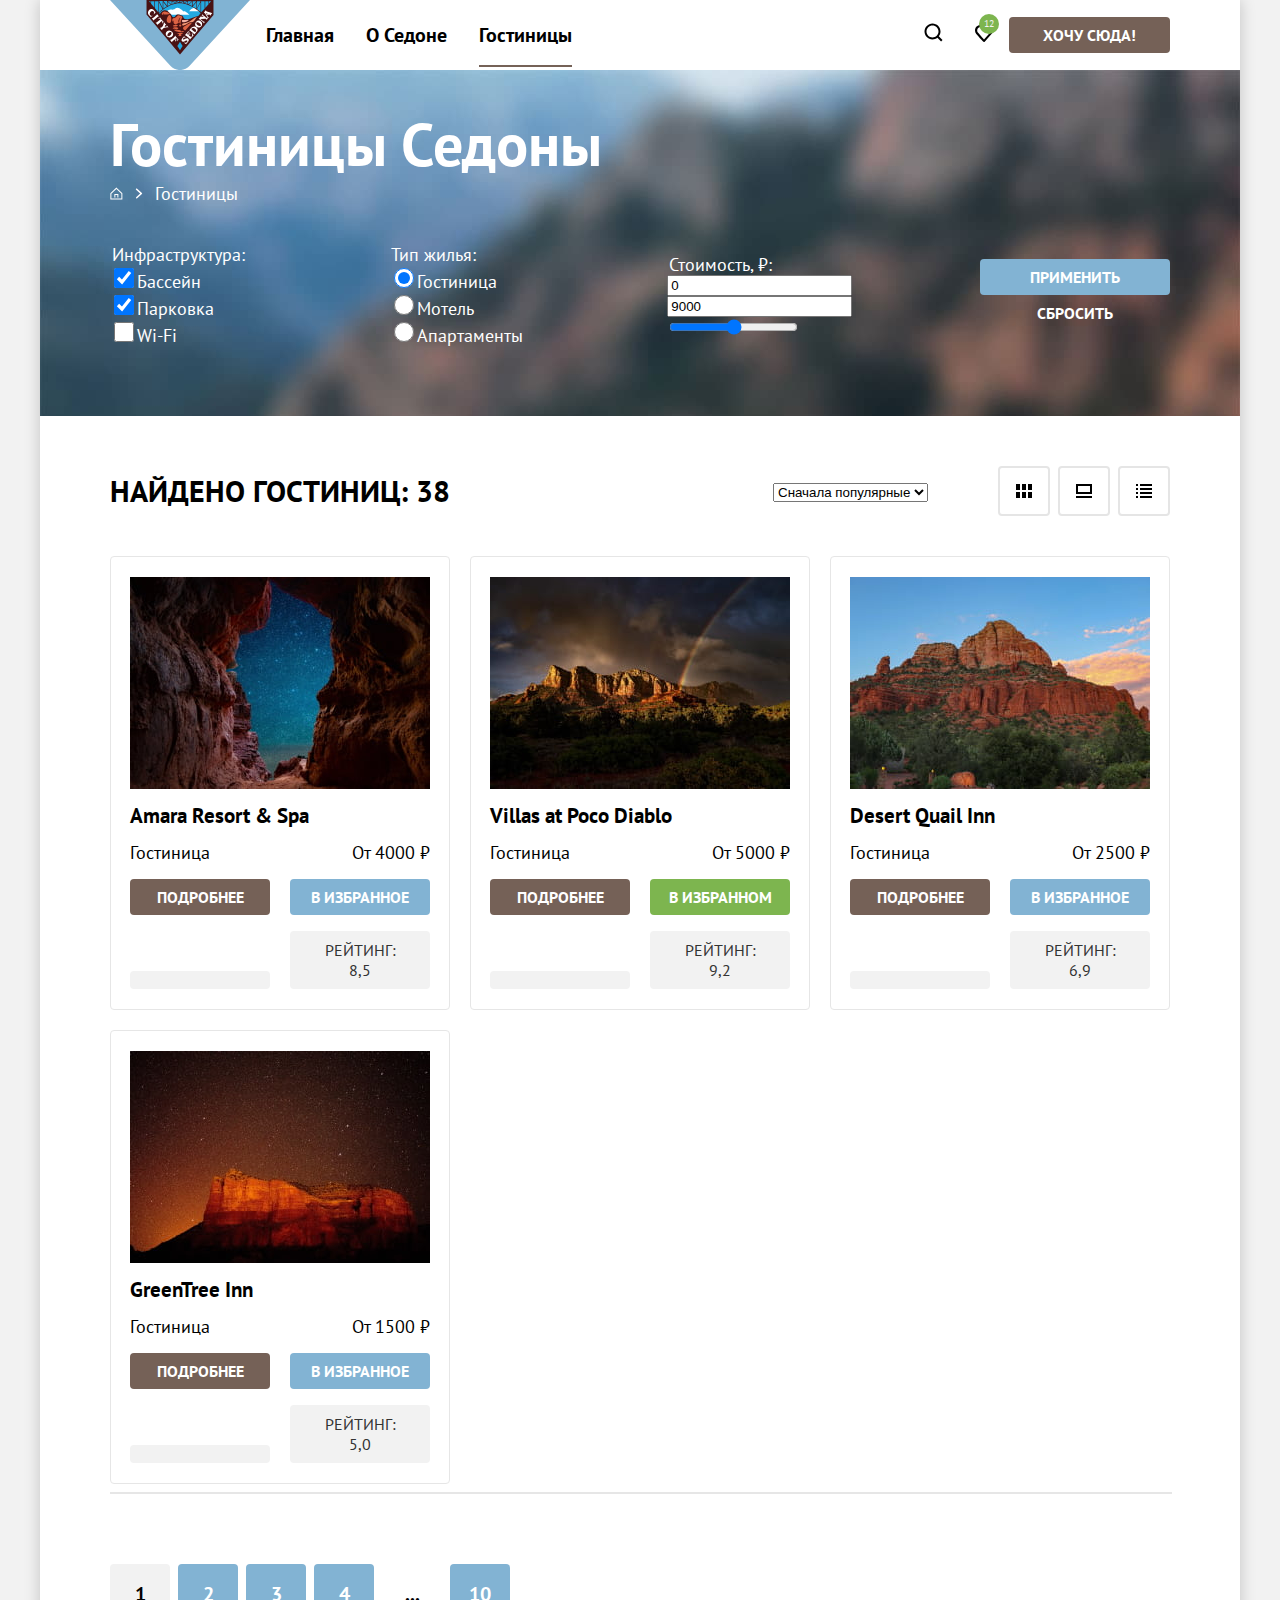
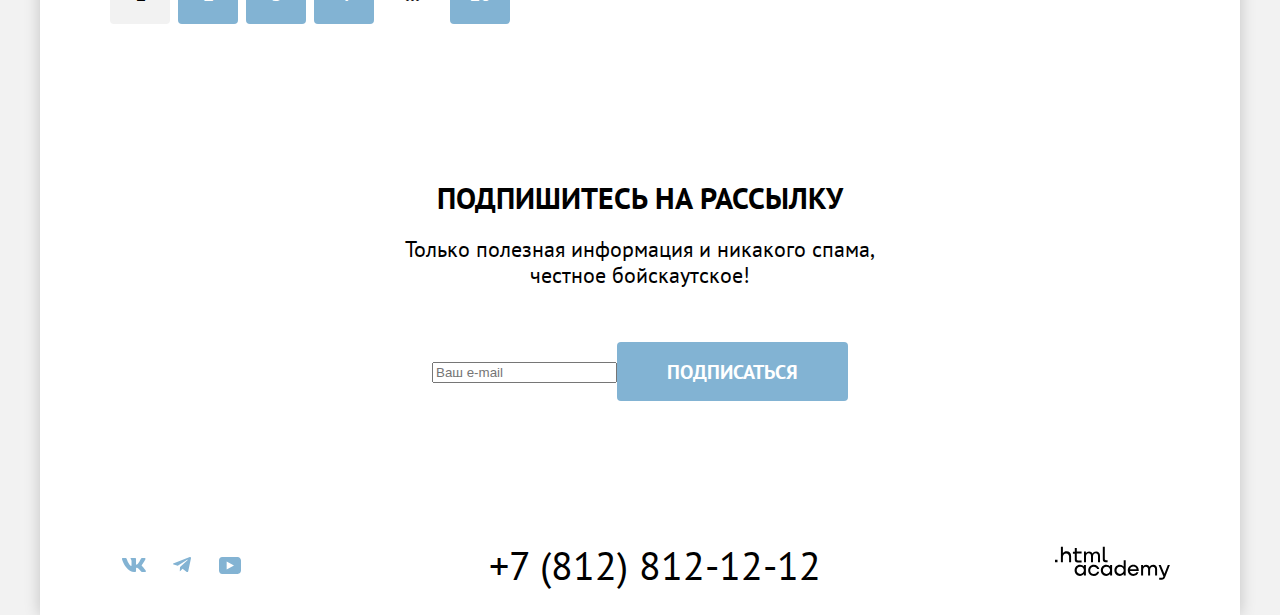
==== commit 3149fe5c: "Исправляет текст" ====
--- a/catalog.html
+++ b/catalog.html
@@ -50,7 +50,7 @@
             </a>
           </li>
           <li class="navigation-item">
-            <a class="button navigation-button" href="#">Хочу сюда</a>
+            <a class="button navigation-button" href="#">Хочу сюда!</a>
           </li>
         </ul>
       </nav>
@@ -80,7 +80,7 @@
         <h2 class="visually-hidden">Поиск гостиниц с фильтрами</h2>
         <form class="hotel-filter" action="https://echo.htmlacademy.ru/" method="get">
           <fieldset class="ifrastructure-filter">
-            <legend class="infrasructure-filter-group">Инфраструктура</legend>
+            <legend class="infrasructure-filter-group">Инфраструктура:</legend>
             <ul class="infrastructure-filter-list">
               <li class="infrastructure-filter-item">
                 <label>
@@ -101,11 +101,11 @@
           </fieldset>
           <!--Фильтр типа жилья-->
           <fieldset class="type-of-housing-filter">
-            <legend class="type-of-housing-filter-group">Тип Жилья</legend>
+            <legend class="type-of-housing-filter-group">Тип жилья:</legend>
             <ul class="type-of-housing-filter-list">
               <li class="type-of-housing-filter-item">
                 <label>
-                  <input class="control-filter" type="radio" name="hotel-type" value="hotel" checked />Гостинница
+                  <input class="control-filter" type="radio" name="hotel-type" value="hotel" checked />Гостиница
                 </label>
               </li>
               <li class="infrastructure-filter-item">
@@ -115,14 +115,14 @@
               </li>
               <li class="infrastructure-filter-item">
                 <label>
-                  <input class="control-filter" type="radio" name="hotel-type" value="appartments" />Аппартаменты
+                  <input class="control-filter" type="radio" name="hotel-type" value="appartments" />Апартаменты
                 </label>
               </li>
             </ul>
           </fieldset>
           <!--Фильтр стоимости жилья-->
           <fieldset class="price">
-            <legend class="price-range">Стоимость,₽</legend>
+            <legend class="price-range">Стоимость, ₽:</legend>
             <label for="price-range"></label>
             <input type="number" placeholder="от" value="0" />
             <input type="number" placeholder="до" value="9000" />
@@ -139,7 +139,7 @@
       <section class="catalog">
         <div class="sorting-container">
           <h2 class="visually-hidden">Каталог гостиниц</h2>
-          <p class="heading-font">Найдено гостиниц:38</p>
+          <p class="heading-font">Найдено гостиниц: 38</p>
           <!--Вложенный список-->
           <div class="select sorting-type">
             <select class="select-control" aria-label="Сортировка.">
@@ -195,7 +195,7 @@
               <h3 class="hotel-card-title">Amara Resort & Spa</h3>
             </a>
             <p class="hotel-card-type">Гостиница</p>
-            <p class="hotel-card-price">От 4000</p>
+            <p class="hotel-card-price">От 4000 ₽</p>
             <a class="button more-button" href="#">Подробнее</a>
             <button class="button favorites-button">В избранное</button>
             <p class="hotel-star hotel-star-4">
@@ -211,7 +211,7 @@
               <h3 class="hotel-card-title">Villas at Poco Diablo</h3>
             </a>
             <p class="hotel-card-type">Гостиница</p>
-            <p class="hotel-card-price">От 5000</p>
+            <p class="hotel-card-price">От 5000 ₽</p>
             <a class="button more-button" href="#">Подробнее</a>
             <button class="button favorites-button active-button">В избранном</button>
             <p class="hotel-star hotel-star-4">
@@ -227,7 +227,7 @@
               <h3 class="hotel-card-title">Desert Quail Inn</h3>
             </a>
             <p class="hotel-card-type">Гостиница</p>
-            <p class="hotel-card-price">От 2500</p>
+            <p class="hotel-card-price">От 2500 ₽</p>
             <a class="button more-button" href="#">Подробнее</a>
             <button class="button favorites-button">В избранное</button>
             <p class="hotel-star hotel-star-3">
@@ -244,7 +244,7 @@
               <h3 class="hotel-card-title">GreenTree Inn</h3>
             </a>
             <p class="hotel-card-type">Гостиница</p>
-            <p class="hotel-card-price">От 1500</p>
+            <p class="hotel-card-price">От 1500 ₽</p>
             <a class="button more-button" href="#">Подробнее</a>
             <button class="button favorites-button">В избранное</button>
             <p class="hotel-star hotel-star-2">
@@ -320,7 +320,7 @@
           </li>
         </ul>
         <!--Номер телефона и лого-->
-        <a class="phone-number" href="tel:88128121212">+7(812)8121212</a>
+        <a class="phone-number" href="tel:+78128121212">+7 (812) 812-12-12</a>
         <a href="https://htmlacademy.ru">
           <svg class="logo-htmlacademy" aria-hidden="true" focusable="false" xmlns="http://www.w3.org/2000/svg" width="115" height="34" fill="none" viewBox="0 0 115 34">
             <path  d="M0 13.723v2.6h2.5v-2.6H0ZM11.6 5.323c-1.6 0-2.8.7-3.6 1.7h-.1v-6.2h-2v15.5h2v-5.3c0-2.1 1.3-3.6 3.3-3.6 1.8 0 2.9 1.4 2.9 3.2v5.7h2v-6.1c.1-3-1.8-4.9-4.5-4.9ZM26.6 5.623h-4.8v-3.7h-2v3.8h-1.9v2h1.9v6c0 1.7 1 2.7 2.7 2.7h4.1v-2h-3.7c-.7 0-1.1-.4-1.1-1.1v-5.7h4.8v-2ZM41.1 5.423c-1.6 0-2.9.8-3.5 2.1h-.1c-.6-1.2-1.8-2.1-3.4-2.1-1.4 0-2.5.8-3.1 1.8h-.1v-1.6H29v10.6h2v-5.4c0-2 1-3.5 2.6-3.5 1.5 0 2.4 1 2.4 2.6v6.3h2v-5.6c0-2.4 1.4-3.3 2.6-3.3 1.5 0 2.4 1 2.4 2.6v6.3h2v-6.5c.1-2.5-1.4-4.3-3.9-4.3ZM47.8 13.523c0 1.7 1 2.7 2.8 2.7h2v-2h-1.7c-.7 0-1.1-.4-1.1-1.1V.823h-2v12.7ZM28.9 20.523c-.9-1.1-2.2-1.8-3.9-1.8-3.1 0-5.4 2.3-5.4 5.6s2.3 5.6 5.4 5.6c1.8 0 3-.8 3.8-1.9h.1v1.6h2v-10.6h-2v1.5Zm-3.6 7.4c-2.2 0-3.6-1.6-3.6-3.6s1.4-3.6 3.6-3.6 3.6 1.6 3.6 3.6c0 1.9-1.4 3.6-3.6 3.6ZM44.2 22.823c-.5-2.4-2.6-4.1-5.4-4.1-3.4 0-5.6 2.5-5.6 5.6 0 3.1 2.2 5.6 5.6 5.6 2.8 0 4.9-1.8 5.4-4.2h-2.1c-.4 1.3-1.7 2.3-3.3 2.3-2.2 0-3.6-1.6-3.6-3.6s1.4-3.6 3.6-3.6c1.6 0 2.8 1 3.3 2.2h2.1v-.2ZM55.1 20.523c-.9-1.1-2.2-1.8-3.9-1.8-3.1 0-5.4 2.3-5.4 5.6s2.3 5.6 5.4 5.6c1.8 0 3-.8 3.8-1.9h.1v1.6h2v-10.6h-2v1.5Zm-3.6 7.4c-2.2 0-3.6-1.6-3.6-3.6s1.4-3.6 3.6-3.6 3.6 1.6 3.6 3.6c0 1.9-1.5 3.6-3.6 3.6ZM68.7 20.623c-.9-1.1-2.2-1.9-3.9-1.9-3.1 0-5.4 2.3-5.4 5.6s2.2 5.6 5.4 5.6c1.7 0 3-.8 3.8-1.8h.1v1.5h2v-15.4h-2v6.4Zm-3.6 7.3c-2.2 0-3.6-1.6-3.6-3.6s1.4-3.6 3.6-3.6 3.6 1.6 3.6 3.6c-.1 2-1.5 3.6-3.6 3.6ZM78.3 18.723c-3.3 0-5.5 2.5-5.5 5.6 0 3 2.1 5.6 5.5 5.6 2.5 0 4.5-1.3 5.2-3.6h-2.1c-.5 1-1.6 1.6-3 1.6-1.9 0-3.3-1.3-3.4-2.9h8.8c.2-3.6-2-6.3-5.5-6.3Zm0 1.9c1.7 0 3 1 3.3 2.6h-6.5c.3-1.5 1.5-2.6 3.2-2.6ZM98.2 18.723c-1.6 0-2.9.8-3.6 2h-.1c-.6-1.2-1.8-2-3.4-2-1.4 0-2.5.7-3.1 1.8v-1.5h-1.9v10.6h2v-5.4c0-2 1-3.4 2.6-3.5 1.5 0 2.4 1 2.4 2.6v6.3h2v-5.6c0-2.4 1.4-3.3 2.6-3.3 1.5 0 2.4 1 2.4 2.6v6.3h2v-6.5c.1-2.6-1.4-4.4-3.9-4.4ZM109.4 27.823l-3.6-8.9h-2.2l4.8 11.6c-.3.9-.7 1.2-1.7 1.2h-2.5v2h2.5c1.8 0 2.8-.8 3.5-2.6l4.7-12.2h-2.1l-3.4 8.9Z"/>
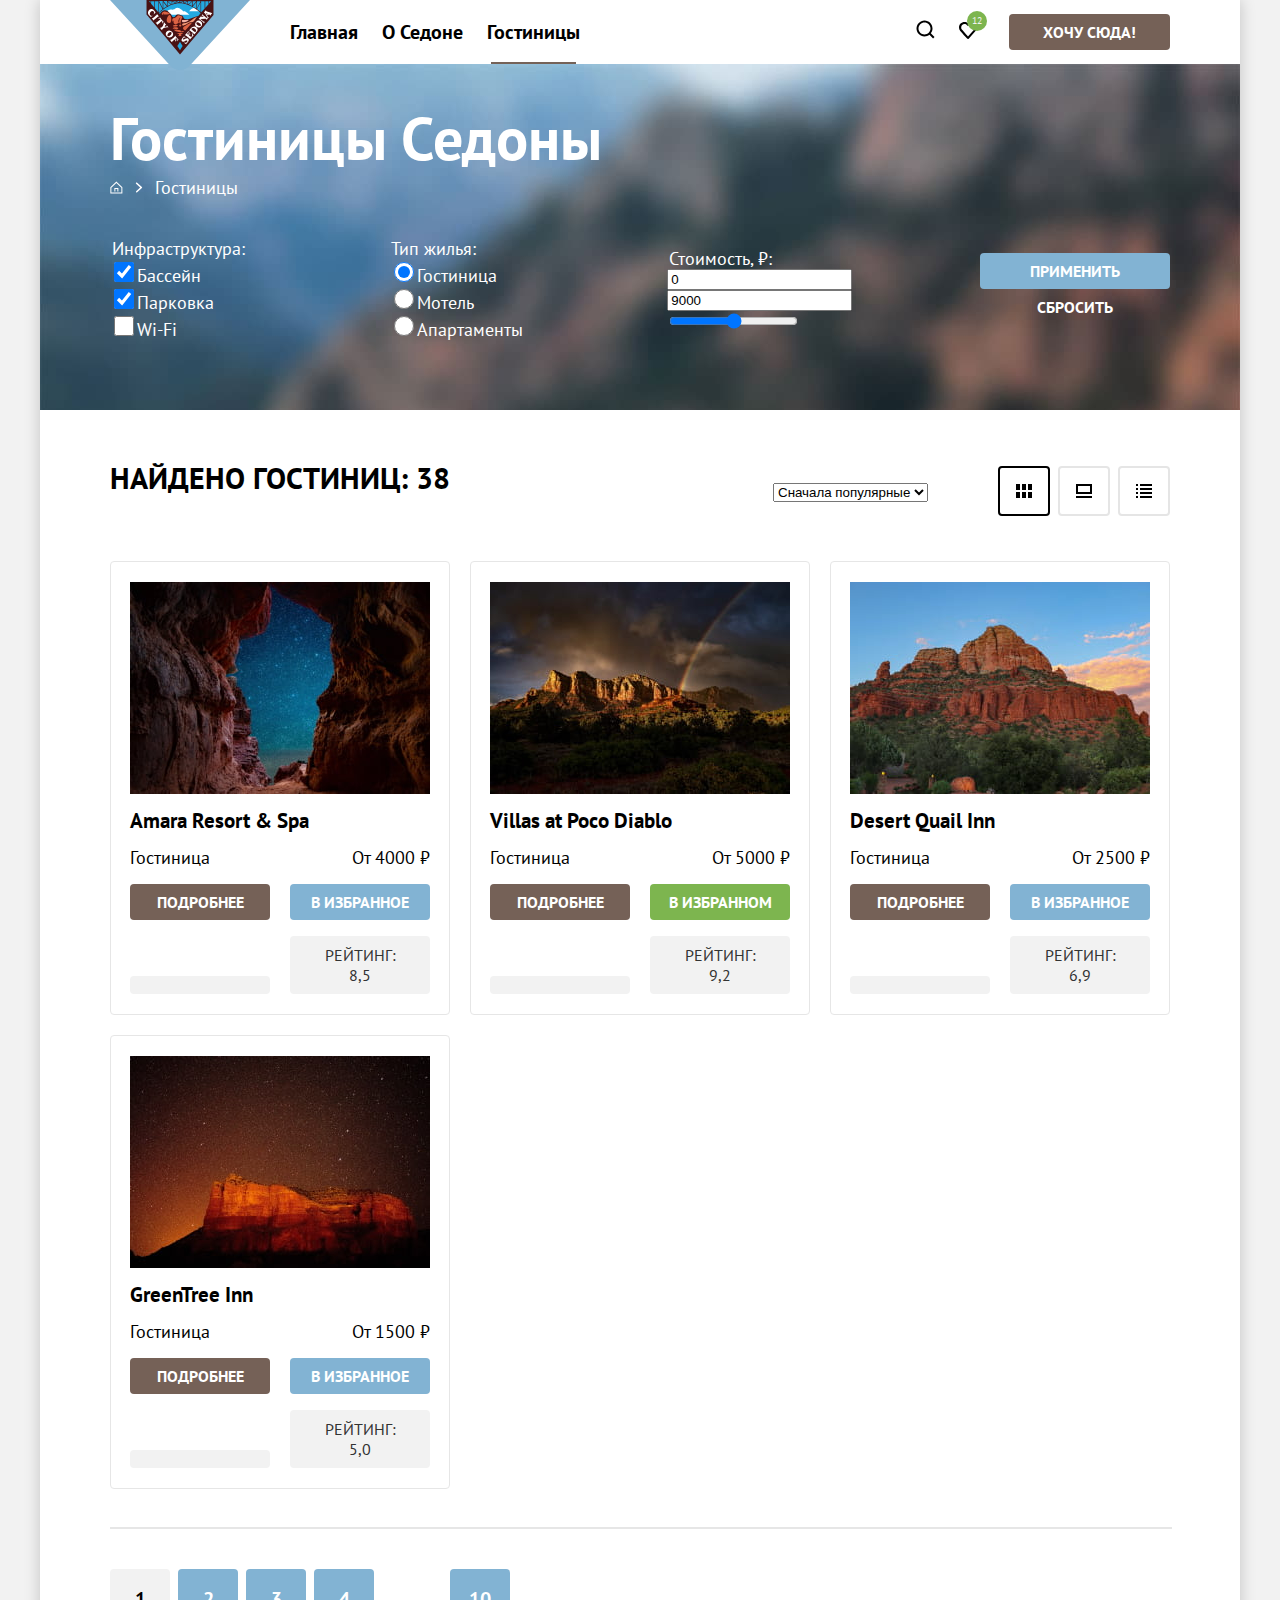
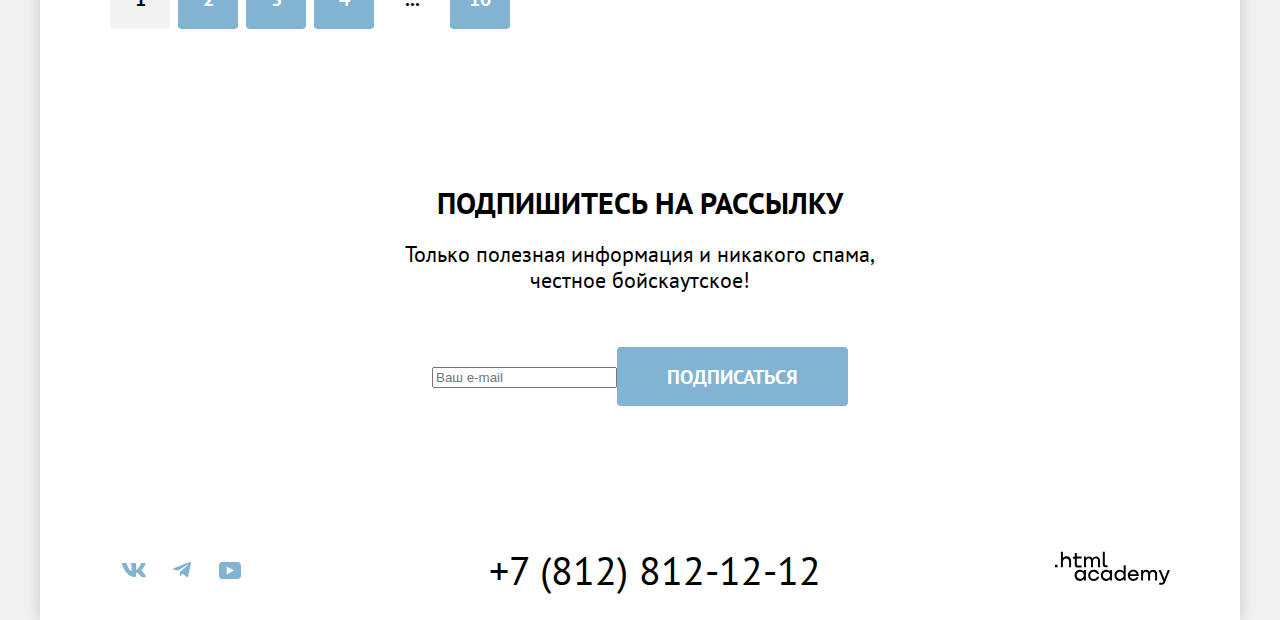
==== commit 37fbb336: "Изменяет хедер Добавляет липкий футер Исправляет паддинги." ====
--- a/catalog.html
+++ b/catalog.html
@@ -10,7 +10,7 @@
   </head>
 
   <body>
-    <header class="main-header">
+    <header class="main-header" data-test="header">
       <!--Навигация и главное меню-->
       <nav class="navigation">
         <a class="navigation-logo" href="index.html">
@@ -55,9 +55,9 @@
         </ul>
       </nav>
     </header>
-    <main class="main-inner">
+    <main class="main-inner main-container" data-test="main">
       <!--Хлебные крошки-->
-      <div class="filter-content">
+      <div class="filter-content" data-test="filter">
         <header class="inner-header">
           <h1 class="inner-header-title">Гостиницы Седоны</h1>
           <ul class="breadcrumbs-list">
@@ -136,7 +136,7 @@
         </form>
       </div>
       <!--Каталог гостиниц-->
-      <section class="catalog">
+      <section class="catalog" data-test="catalog">
         <div class="sorting-container">
           <h2 class="visually-hidden">Каталог гостиниц</h2>
           <p class="heading-font">Найдено гостиниц: 38</p>
@@ -149,7 +149,7 @@
             </select>
           </div>
 
-          <a class="card-grid-toggle" href="#">
+          <a class="card-grid-current" href="#">
             <svg aria-hidden="true" focusable="false" xmlns="http://www.w3.org/2000/svg" width="16" height="14"
               fill="none" viewBox="0 0 16 14">
               <g fill="#000" clip-path="url(#a)">
@@ -279,7 +279,7 @@
       </section>
     </main>
     <!--Подписка на рассылку-->
-    <section class="newsletter-catalog-subs">
+    <section class="newsletter-catalog-subs" data-test="subscribe">
       <h2 class="heading-font heading-font-two">Подпишитесь на рассылку</h2>
       <p class="paragraph-font-two">Только полезная информация и никакого спама,<br> честное бойскаутское!</p>
       <form class="subscribe-form" action="https://echo.htmlacademy.ru/" method="post">
@@ -291,7 +291,7 @@
       </form>
     </section>
     <!--Социальные сети-->
-    <footer class="main-footer">
+    <footer class="main-footer" data-test="footer">
       <div class="footer-container">
         <ul class="footer-social-list">
           <li class="footer-social-item">
--- a/styles/styles.css
+++ b/styles/styles.css
@@ -36,6 +36,10 @@
 
 }
 
+.main-container {
+  flex-grow: 1;
+}
+
 /*Кнопки*/
 .button {
   display: inline-block;
@@ -47,6 +51,7 @@
   border-radius: 4px;
   border: none;
   cursor: pointer;
+  box-sizing: border-box;
 }
 
 .navigation-button {
@@ -55,6 +60,7 @@
   color: #ffffff;
   background-color: #756157;
   padding: 8px 34px;
+  margin-left: 20px;
 }
 
 .search-button {
@@ -120,25 +126,22 @@
 
 /*Навигация*/
 
-.navigation {
-  display: flex;
-  width: 1200px;
-  height: 100%;
-  margin: 0 auto;
-  align-items: center;
-
-}
-
-
 .header-logo {
   display: block;
 }
 
+.navigation-logo {
+  width: 138px;
+  margin-right: 30px;
+  margin-bottom: -6px;
+  z-index: 1;
+}
+
 .navigation {
   display: flex;
   width: 1060px;
   margin: 0 auto;
-
+  align-items: center;
 }
 
 .navigation-list {
@@ -169,7 +172,7 @@
 .navigation-link {
   position: relative;
   display: block;
-  padding: 20px 16px;
+  padding: 20px 12px;
   font-size: 20px;
   font-weight: 700;
   line-height: 24px;
@@ -190,7 +193,7 @@
   background-size: cover;
   background-repeat: no-repeat;
   text-align: center;
-  padding: 50px 0;
+  padding: 50px 70px 82px;
 
 }
 
@@ -198,15 +201,14 @@
   position: absolute;
   content: url(../images/background-divider.svg);
   width: 1200px;
-  top: 400px;
+  bottom: -5px;
   left: 0;
 
 }
 
 .background-title {
   text-align: center;
-  padding-top: 69px;
-  padding-bottom: 90px;
+  padding: 69px 70px 90px;
 }
 
 
@@ -218,6 +220,8 @@
   text-align: center;
   text-transform: uppercase;
   margin: 0;
+  margin-bottom: 25px;
+
 }
 
 .heading-font-two {
@@ -306,26 +310,24 @@
 
 .advantages-content:after {
   content: "";
-    width: 60px;
-    height: 2px;
-    top: 178px;
-    bottom: 204px;
-    left: 170px;
-    right: 170px;
-    position: absolute;
-    background: rgba(255, 255, 255, 0.3);
+  width: 60px;
+  height: 2px;
+  bottom: 204px;
+  left: 170px;
+  right: 170px;
+  position: absolute;
+  background: rgba(255, 255, 255, 0.3);
 }
 
 .advantages-content-row:after {
   content: "";
-    width: 60px;
-    height: 2px;
-    top: 178px;
-    bottom: 204px;
-    left: 170px;
-    right: 170px;
-    position: absolute;
-    background: rgba(0, 0, 0, 0.3)
+  width: 60px;
+  height: 2px;
+  bottom: 204px;
+  left: 170px;
+  right: 170px;
+  position: absolute;
+  background: rgba(0, 0, 0, 0.3)
 }
 
 .advantages-description {
@@ -546,15 +548,15 @@
 }
 
 .breadcrumbs-item:hover {
-color: rgba(255, 255, 255, 0.6);
+  color: rgba(255, 255, 255, 0.6);
 }
 
 .breadcrumbs-item:focus {
-color: #FFFFFF;
+  color: #FFFFFF;
 }
 
 .breadcrumbs-item:active {
-color: rgba(255, 255, 255, 0.3);
+  color: rgba(255, 255, 255, 0.3);
 }
 
 .filter-content {
@@ -641,11 +643,12 @@
 
 .hotel-list:after {
   content: "";
-    width: 1060px;
-    top: 936px;
-    position: absolute;
-    border: 1px solid #E6E6E6;
-}
+  width: 1060px;
+  bottom: 40px;
+  position: absolute;
+  border: 1px solid #E6E6E6;
+}
+
 /*Карточки гостиниц*/
 .hotel-card {
   display: grid;
@@ -753,6 +756,15 @@
   margin-right: 0;
 }
 
+.card-grid-current {
+  display: flex;
+  align-items: center;
+  justify-content: center;
+  padding: 16px 16px;
+  border: 2px solid #000000;
+  border-radius: 4px;
+  margin-right: 8px;
+}
 /*Пагинация*/
 
 .pagination-list {
@@ -829,7 +841,8 @@
   overflow: hidden;
 }
 
-/*Состояния*/ /*Декоративные элементы*/
+/*Состояния*/
+/*Декоративные элементы*/
 .navigation-link-current::before {
   content: "";
   left: 16px;
@@ -839,6 +852,7 @@
   bottom: 0;
   border-bottom: 2px solid #756257
 }
+
 /*navigation-button*/
 .navigation-button:hover {
   background-color: #615048;
@@ -864,6 +878,7 @@
   outline: none;
   cursor: default;
 }
+
 /*search-button*/
 .search-button:hover {
   background-color: #615048;
@@ -889,6 +904,7 @@
   outline: none;
   cursor: default;
 }
+
 /*subscribe-button*/
 .subscribe-button:hover {
   background-color: #68A2CA;
@@ -914,6 +930,7 @@
   outline: none;
   cursor: default;
 }
+
 /*filter-button*/
 .filter-button:hover {
   background-color: #68A2CA;
@@ -965,6 +982,7 @@
   outline: none;
   cursor: default;
 }
+
 /*logo-vk*/
 .logo-vk {
   fill: #83B3D3;
@@ -982,6 +1000,7 @@
 .logo-vk:active {
   fill: rgba(104, 162, 202, 0.3);
 }
+
 /*logo-tg*/
 .logo-tg {
   fill: #83B3D3;
@@ -999,6 +1018,7 @@
 .logo-tg:active {
   fill: rgba(104, 162, 202, 0.3);
 }
+
 /*logo-yt*/
 .logo-yt {
   fill: #83B3D3;
@@ -1016,6 +1036,7 @@
 .logo-yt:active {
   fill: rgba(104, 162, 202, 0.3);
 }
+
 /*phone-number*/
 .phone-number:hover {
   color: #756157;
@@ -1028,6 +1049,7 @@
 .phone-number:active {
   color: rgba(117, 97, 87, 0.3);
 }
+
 /*logo-htmlacademy*/
 .logo-htmlacademy {
   fill: #000000;
@@ -1057,6 +1079,7 @@
 .card-grid-toggle:active {
   border: 2px solid #000000;
 }
+
 /*more-button*/
 .more-button:hover {
   background-color: #615048;
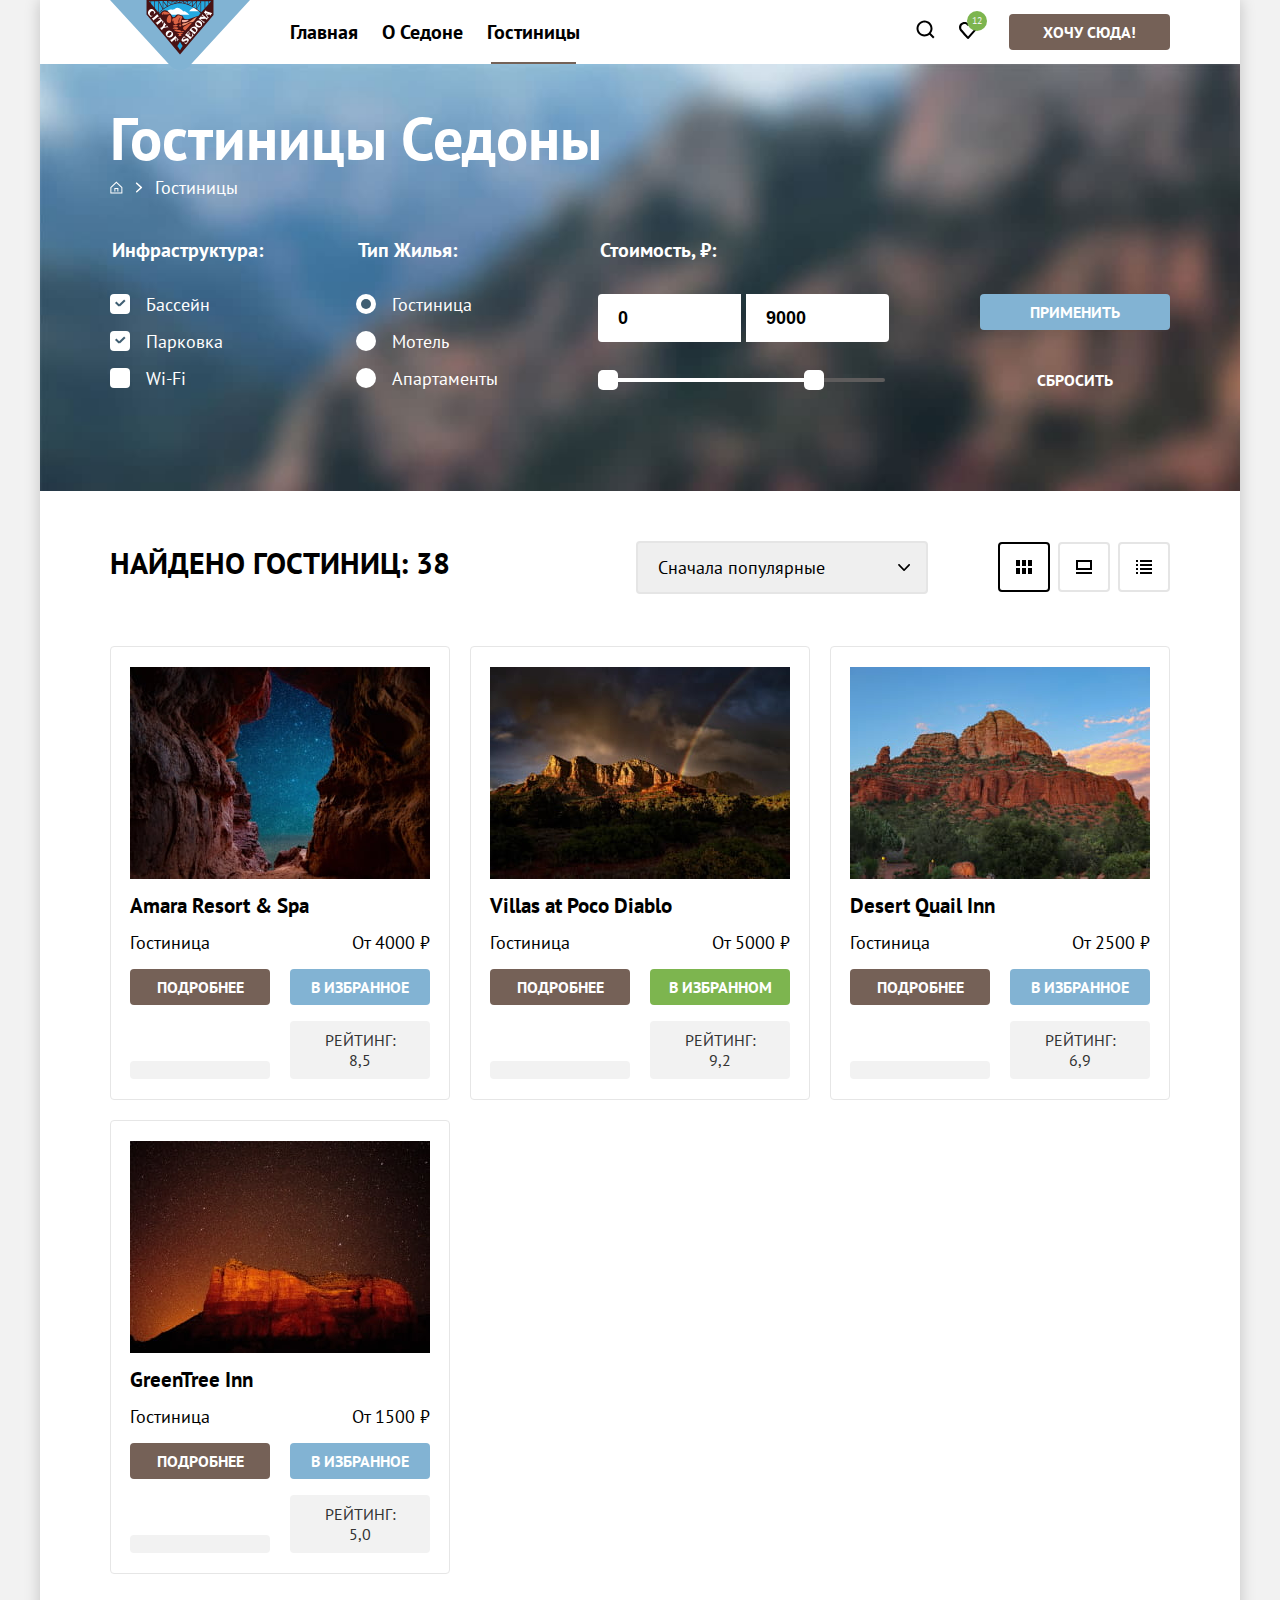
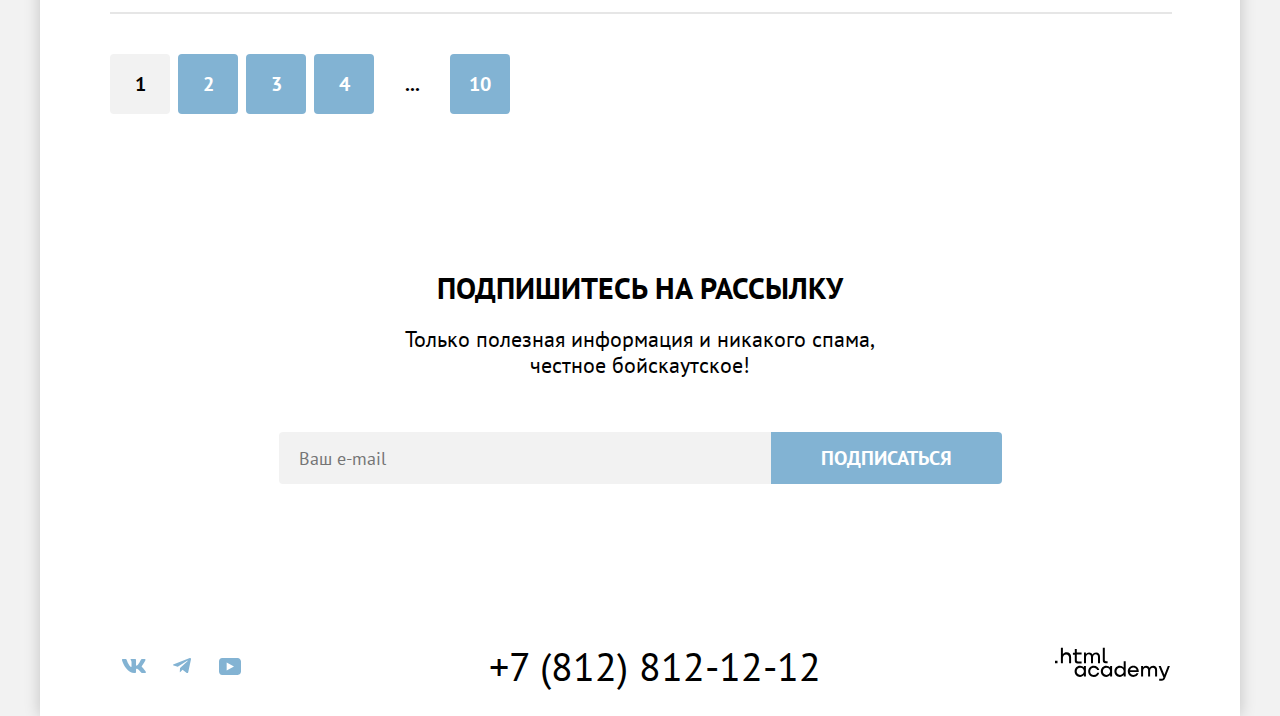
==== commit 76ae5ee5: "Добавляет формы и чекбоксы" ====
--- a/catalog.html
+++ b/catalog.html
@@ -80,55 +80,82 @@
         <h2 class="visually-hidden">Поиск гостиниц с фильтрами</h2>
         <form class="hotel-filter" action="https://echo.htmlacademy.ru/" method="get">
           <fieldset class="ifrastructure-filter">
-            <legend class="infrasructure-filter-group">Инфраструктура:</legend>
-            <ul class="infrastructure-filter-list">
-              <li class="infrastructure-filter-item">
-                <label>
-                  <input class="control-filter" type="checkbox" name="pool" checked />Бассейн
-                </label>
-              </li>
-              <li class="infrastructure-filter-item">
-                <label>
-                  <input class="control-filter" type="checkbox" name="parking" checked />Парковка
-                </label>
-              </li>
-              <li class="infrastructure-filter-item">
-                <label>
-                  <input class="control-filter" type="checkbox" name="wifi" />Wi-Fi
+            <legend class="filter-title">Инфраструктура:</legend>
+            <ul class="filter-list">
+              <li class="filter-item">
+                <label class="control">
+                  <input class="visually-hidden control-input" type="checkbox" name="pool" checked />
+                  <span class="control-mark"></span>
+                  <span class="control-label" >Бассейн</span>
+                </label>
+              </li>
+              <li class="filter-item">
+                <label class="control">
+                  <input class="visually-hidden control-input" type="checkbox" name="parking" checked />
+                  <span class="control-mark"></span>
+                  <span class="control-label">Парковка</span>
+                </label>
+              </li>
+              <li class="filter-item">
+                <label class="control">
+                  <input class="visually-hidden control-input" type="checkbox" name="wifi" />
+                  <span class="control-mark"></span>
+                  <span class="control-label" >Wi-Fi</span>
                 </label>
               </li>
             </ul>
           </fieldset>
           <!--Фильтр типа жилья-->
           <fieldset class="type-of-housing-filter">
-            <legend class="type-of-housing-filter-group">Тип жилья:</legend>
-            <ul class="type-of-housing-filter-list">
-              <li class="type-of-housing-filter-item">
-                <label>
-                  <input class="control-filter" type="radio" name="hotel-type" value="hotel" checked />Гостиница
-                </label>
-              </li>
-              <li class="infrastructure-filter-item">
-                <label>
-                  <input class="control-filter" type="radio" name="hotel-type" value="motel" />Мотель
-                </label>
-              </li>
-              <li class="infrastructure-filter-item">
-                <label>
-                  <input class="control-filter" type="radio" name="hotel-type" value="appartments" />Апартаменты
+            <legend class="filter-title">Тип жилья:</legend>
+            <ul class="filter-list">
+              <li class="filter-item">
+                <label class="control">
+                  <input class="visually-hidden control-input" type="radio" name="hotel-type" value="hotel" checked />
+                  <span class="control-mark"></span>
+                  <span class="control-label">Гостиница</span>
+                </label>
+              </li>
+              <li class="filter-item">
+                <label class="control">
+                  <input class="visually-hidden control-input" type="radio" name="hotel-type" value="motel" />
+                  <span class="control-mark"></span>
+                  <span class="control-label">Мотель</span>
+                </label>
+              </li>
+              <li class="filter-item">
+                <label class="control">
+                  <input class="visually-hidden control-input" type="radio" name="hotel-type" value="appartments" />
+                  <span class="control-mark"></span>
+                  <span class="control-label">Апартаменты</span>
                 </label>
               </li>
             </ul>
           </fieldset>
           <!--Фильтр стоимости жилья-->
-          <fieldset class="price">
-            <legend class="price-range">Стоимость, ₽:</legend>
-            <label for="price-range"></label>
-            <input type="number" placeholder="от" value="0" />
-            <input type="number" placeholder="до" value="9000" />
-            <input type="range" id="price-range" name="price-range" min="0" max="9000" step="1" />
+          <fieldset class="catalog-filter-group">
+            <legend class="filter-title">Стоимость, ₽:</legend>
+            <div class="range">
+              <div class="range-wrapper-inputs">
+                <label class="catalog-filter-label">
+                  <input class="range-input range-min" type="number" value="0" name="min-price">
+                </label>
+                <label class="catalog-filter-label">
+                  <input class="range-input range-max" type="number" value="9000" name="max-price">
+                </label>
+              </div>
+              <div class="range-scale">
+                <div class="range-bar" style="width:216px">
+                  <button type="button" class="range-toggle toggle-min">
+                    <span class="visually-hidden">Изменить минимальную цену.</span>
+                  </button>
+                  <button type="button" class="range-toggle toggle-max">
+                    <span class="visually-hidden">Изменить максимальную цену.</span>
+                  </button>
+                </div>
+              </div>
+            </div>
           </fieldset>
-          <!--Кнопки-->
           <div class="button-container">
             <button class="button filter-button" type="submit">Применить</button>
             <button class="button reset-button" type="reset">Сбросить</button>
@@ -141,7 +168,7 @@
           <h2 class="visually-hidden">Каталог гостиниц</h2>
           <p class="heading-font">Найдено гостиниц: 38</p>
           <!--Вложенный список-->
-          <div class="select sorting-type">
+          <div class="sorting-type">
             <select class="select-control" aria-label="Сортировка.">
               <option value="popular">Сначала популярные</option>
               <option value="cheap">Сначала дешевые</option>
@@ -284,10 +311,11 @@
       <p class="paragraph-font-two">Только полезная информация и никакого спама,<br> честное бойскаутское!</p>
       <form class="subscribe-form" action="https://echo.htmlacademy.ru/" method="post">
         <p class="subscribe-form-label">
-          <label for="subscribe-form"></label>
-          <input type="email" id="subscribe-form" name="subscribe-form" placeholder="Ваш e-mail" />
+          <label for="subscribe-form">
+            <input class="field" type="email" id="subscribe-form" name="subscribe-form" placeholder="Ваш e-mail" />
+          </label>
+          <button class="button subscribe-button">Подписаться</button>
         </p>
-        <button class="button subscribe-button">Подписаться</button>
       </form>
     </section>
     <!--Социальные сети-->
@@ -296,24 +324,31 @@
         <ul class="footer-social-list">
           <li class="footer-social-item">
             <a class="link-vkontakte" href="https://vk.com/htmlacademy">
-              <svg class="logo-vk" aria-hidden="true" focusable="false" xmlns="http://www.w3.org/2000/svg" width="24" height="14" viewBox="0 0 24 14">
-                <path fill-rule="evenodd" d="M23.45.948c.166-.546 0-.948-.795-.948H20.03c-.668 0-.976.347-1.143.73 0 0-1.335 3.196-3.226 5.272-.612.602-.89.793-1.224.793-.167 0-.418-.191-.418-.738V.948c0-.656-.184-.948-.74-.948H9.151c-.417 0-.668.304-.668.593 0 .621.946.765 1.043 2.513v3.798c0 .833-.153.984-.487.984-.89 0-3.055-3.211-4.34-6.885C4.45.288 4.198 0 3.527 0H.9C.15 0 0 .347 0 .73c0 .682.89 4.07 4.145 8.551C6.315 12.341 9.37 14 12.153 14c1.669 0 1.875-.368 1.875-1.003v-2.313c0-.737.158-.884.687-.884.39 0 1.057.192 2.615 1.667C19.11 13.216 19.403 14 20.405 14h2.625c.75 0 1.126-.368.91-1.096-.238-.724-1.088-1.775-2.215-3.022-.612-.71-1.53-1.475-1.809-1.858-.389-.491-.278-.71 0-1.147 0 0 3.2-4.426 3.533-5.929h.001Z" clip-rule="evenodd"/>
-              </svg>
-            <span class="visually-hidden">ВКонтакте</span>
+              <svg class="logo-vk" aria-hidden="true" focusable="false" xmlns="http://www.w3.org/2000/svg" width="24"
+                height="14" viewBox="0 0 24 14">
+                <path fill-rule="evenodd"
+                  d="M23.45.948c.166-.546 0-.948-.795-.948H20.03c-.668 0-.976.347-1.143.73 0 0-1.335 3.196-3.226 5.272-.612.602-.89.793-1.224.793-.167 0-.418-.191-.418-.738V.948c0-.656-.184-.948-.74-.948H9.151c-.417 0-.668.304-.668.593 0 .621.946.765 1.043 2.513v3.798c0 .833-.153.984-.487.984-.89 0-3.055-3.211-4.34-6.885C4.45.288 4.198 0 3.527 0H.9C.15 0 0 .347 0 .73c0 .682.89 4.07 4.145 8.551C6.315 12.341 9.37 14 12.153 14c1.669 0 1.875-.368 1.875-1.003v-2.313c0-.737.158-.884.687-.884.39 0 1.057.192 2.615 1.667C19.11 13.216 19.403 14 20.405 14h2.625c.75 0 1.126-.368.91-1.096-.238-.724-1.088-1.775-2.215-3.022-.612-.71-1.53-1.475-1.809-1.858-.389-.491-.278-.71 0-1.147 0 0 3.2-4.426 3.533-5.929h.001Z"
+                  clip-rule="evenodd" />
+              </svg>
+              <span class="visually-hidden">ВКонтакте</span>
             </a>
           </li>
           <li class="footer-social-item">
             <a class="link-telegram" href="https://t.me/htmlacademy">
-              <svg class="logo-tg" aria-hidden="true" focusable="false" xmlns="http://www.w3.org/2000/svg" width="18" height="16" fill="none" viewBox="0 0 18 16">
-                <path  d="M16.785.1.84 6.247C-.248 6.685-.24 7.292.64 7.563L4.735 8.84l9.472-5.976c.448-.273.857-.126.52.172L7.053 9.962H7.05h.002l-.283 4.22c.414 0 .597-.19.829-.413l1.988-1.934 4.136 3.055c.762.42 1.31.204 1.5-.706L17.938 1.39c.278-1.114-.425-1.619-1.153-1.29Z"/>
+              <svg class="logo-tg" aria-hidden="true" focusable="false" xmlns="http://www.w3.org/2000/svg" width="18"
+                height="16" fill="none" viewBox="0 0 18 16">
+                <path
+                  d="M16.785.1.84 6.247C-.248 6.685-.24 7.292.64 7.563L4.735 8.84l9.472-5.976c.448-.273.857-.126.52.172L7.053 9.962H7.05h.002l-.283 4.22c.414 0 .597-.19.829-.413l1.988-1.934 4.136 3.055c.762.42 1.31.204 1.5-.706L17.938 1.39c.278-1.114-.425-1.619-1.153-1.29Z" />
               </svg>
               <span class="visually-hidden">Телеграм</span>
             </a>
           </li>
           <li class="footer-social-item">
             <a class="link-youtube" href="https://www.youtube.com/user/htmlacademyru">
-              <svg class="logo-yt" aria-hidden="true" focusable="false" xmlns="http://www.w3.org/2000/svg" width="22" height="17" fill="none" viewBox="0 0 22 17">
-                <path d="M18.607 0H3.174C1.314 0 0 1.594 0 3.4v10.094C0 15.406 1.313 17 3.174 17h15.652C20.468 17 22 15.406 22 13.6V3.4C21.781 1.594 20.468 0 18.607 0ZM7.662 12.537V4.463L14.995 8.5l-7.333 4.037Z"/>
+              <svg class="logo-yt" aria-hidden="true" focusable="false" xmlns="http://www.w3.org/2000/svg" width="22"
+                height="17" fill="none" viewBox="0 0 22 17">
+                <path
+                  d="M18.607 0H3.174C1.314 0 0 1.594 0 3.4v10.094C0 15.406 1.313 17 3.174 17h15.652C20.468 17 22 15.406 22 13.6V3.4C21.781 1.594 20.468 0 18.607 0ZM7.662 12.537V4.463L14.995 8.5l-7.333 4.037Z" />
               </svg>
               <span class="visually-hidden">YouTube</span>
             </a>
@@ -322,8 +357,10 @@
         <!--Номер телефона и лого-->
         <a class="phone-number" href="tel:+78128121212">+7 (812) 812-12-12</a>
         <a href="https://htmlacademy.ru">
-          <svg class="logo-htmlacademy" aria-hidden="true" focusable="false" xmlns="http://www.w3.org/2000/svg" width="115" height="34" fill="none" viewBox="0 0 115 34">
-            <path  d="M0 13.723v2.6h2.5v-2.6H0ZM11.6 5.323c-1.6 0-2.8.7-3.6 1.7h-.1v-6.2h-2v15.5h2v-5.3c0-2.1 1.3-3.6 3.3-3.6 1.8 0 2.9 1.4 2.9 3.2v5.7h2v-6.1c.1-3-1.8-4.9-4.5-4.9ZM26.6 5.623h-4.8v-3.7h-2v3.8h-1.9v2h1.9v6c0 1.7 1 2.7 2.7 2.7h4.1v-2h-3.7c-.7 0-1.1-.4-1.1-1.1v-5.7h4.8v-2ZM41.1 5.423c-1.6 0-2.9.8-3.5 2.1h-.1c-.6-1.2-1.8-2.1-3.4-2.1-1.4 0-2.5.8-3.1 1.8h-.1v-1.6H29v10.6h2v-5.4c0-2 1-3.5 2.6-3.5 1.5 0 2.4 1 2.4 2.6v6.3h2v-5.6c0-2.4 1.4-3.3 2.6-3.3 1.5 0 2.4 1 2.4 2.6v6.3h2v-6.5c.1-2.5-1.4-4.3-3.9-4.3ZM47.8 13.523c0 1.7 1 2.7 2.8 2.7h2v-2h-1.7c-.7 0-1.1-.4-1.1-1.1V.823h-2v12.7ZM28.9 20.523c-.9-1.1-2.2-1.8-3.9-1.8-3.1 0-5.4 2.3-5.4 5.6s2.3 5.6 5.4 5.6c1.8 0 3-.8 3.8-1.9h.1v1.6h2v-10.6h-2v1.5Zm-3.6 7.4c-2.2 0-3.6-1.6-3.6-3.6s1.4-3.6 3.6-3.6 3.6 1.6 3.6 3.6c0 1.9-1.4 3.6-3.6 3.6ZM44.2 22.823c-.5-2.4-2.6-4.1-5.4-4.1-3.4 0-5.6 2.5-5.6 5.6 0 3.1 2.2 5.6 5.6 5.6 2.8 0 4.9-1.8 5.4-4.2h-2.1c-.4 1.3-1.7 2.3-3.3 2.3-2.2 0-3.6-1.6-3.6-3.6s1.4-3.6 3.6-3.6c1.6 0 2.8 1 3.3 2.2h2.1v-.2ZM55.1 20.523c-.9-1.1-2.2-1.8-3.9-1.8-3.1 0-5.4 2.3-5.4 5.6s2.3 5.6 5.4 5.6c1.8 0 3-.8 3.8-1.9h.1v1.6h2v-10.6h-2v1.5Zm-3.6 7.4c-2.2 0-3.6-1.6-3.6-3.6s1.4-3.6 3.6-3.6 3.6 1.6 3.6 3.6c0 1.9-1.5 3.6-3.6 3.6ZM68.7 20.623c-.9-1.1-2.2-1.9-3.9-1.9-3.1 0-5.4 2.3-5.4 5.6s2.2 5.6 5.4 5.6c1.7 0 3-.8 3.8-1.8h.1v1.5h2v-15.4h-2v6.4Zm-3.6 7.3c-2.2 0-3.6-1.6-3.6-3.6s1.4-3.6 3.6-3.6 3.6 1.6 3.6 3.6c-.1 2-1.5 3.6-3.6 3.6ZM78.3 18.723c-3.3 0-5.5 2.5-5.5 5.6 0 3 2.1 5.6 5.5 5.6 2.5 0 4.5-1.3 5.2-3.6h-2.1c-.5 1-1.6 1.6-3 1.6-1.9 0-3.3-1.3-3.4-2.9h8.8c.2-3.6-2-6.3-5.5-6.3Zm0 1.9c1.7 0 3 1 3.3 2.6h-6.5c.3-1.5 1.5-2.6 3.2-2.6ZM98.2 18.723c-1.6 0-2.9.8-3.6 2h-.1c-.6-1.2-1.8-2-3.4-2-1.4 0-2.5.7-3.1 1.8v-1.5h-1.9v10.6h2v-5.4c0-2 1-3.4 2.6-3.5 1.5 0 2.4 1 2.4 2.6v6.3h2v-5.6c0-2.4 1.4-3.3 2.6-3.3 1.5 0 2.4 1 2.4 2.6v6.3h2v-6.5c.1-2.6-1.4-4.4-3.9-4.4ZM109.4 27.823l-3.6-8.9h-2.2l4.8 11.6c-.3.9-.7 1.2-1.7 1.2h-2.5v2h2.5c1.8 0 2.8-.8 3.5-2.6l4.7-12.2h-2.1l-3.4 8.9Z"/>
+          <svg class="logo-htmlacademy" aria-hidden="true" focusable="false" xmlns="http://www.w3.org/2000/svg"
+            width="115" height="34" fill="none" viewBox="0 0 115 34">
+            <path
+              d="M0 13.723v2.6h2.5v-2.6H0ZM11.6 5.323c-1.6 0-2.8.7-3.6 1.7h-.1v-6.2h-2v15.5h2v-5.3c0-2.1 1.3-3.6 3.3-3.6 1.8 0 2.9 1.4 2.9 3.2v5.7h2v-6.1c.1-3-1.8-4.9-4.5-4.9ZM26.6 5.623h-4.8v-3.7h-2v3.8h-1.9v2h1.9v6c0 1.7 1 2.7 2.7 2.7h4.1v-2h-3.7c-.7 0-1.1-.4-1.1-1.1v-5.7h4.8v-2ZM41.1 5.423c-1.6 0-2.9.8-3.5 2.1h-.1c-.6-1.2-1.8-2.1-3.4-2.1-1.4 0-2.5.8-3.1 1.8h-.1v-1.6H29v10.6h2v-5.4c0-2 1-3.5 2.6-3.5 1.5 0 2.4 1 2.4 2.6v6.3h2v-5.6c0-2.4 1.4-3.3 2.6-3.3 1.5 0 2.4 1 2.4 2.6v6.3h2v-6.5c.1-2.5-1.4-4.3-3.9-4.3ZM47.8 13.523c0 1.7 1 2.7 2.8 2.7h2v-2h-1.7c-.7 0-1.1-.4-1.1-1.1V.823h-2v12.7ZM28.9 20.523c-.9-1.1-2.2-1.8-3.9-1.8-3.1 0-5.4 2.3-5.4 5.6s2.3 5.6 5.4 5.6c1.8 0 3-.8 3.8-1.9h.1v1.6h2v-10.6h-2v1.5Zm-3.6 7.4c-2.2 0-3.6-1.6-3.6-3.6s1.4-3.6 3.6-3.6 3.6 1.6 3.6 3.6c0 1.9-1.4 3.6-3.6 3.6ZM44.2 22.823c-.5-2.4-2.6-4.1-5.4-4.1-3.4 0-5.6 2.5-5.6 5.6 0 3.1 2.2 5.6 5.6 5.6 2.8 0 4.9-1.8 5.4-4.2h-2.1c-.4 1.3-1.7 2.3-3.3 2.3-2.2 0-3.6-1.6-3.6-3.6s1.4-3.6 3.6-3.6c1.6 0 2.8 1 3.3 2.2h2.1v-.2ZM55.1 20.523c-.9-1.1-2.2-1.8-3.9-1.8-3.1 0-5.4 2.3-5.4 5.6s2.3 5.6 5.4 5.6c1.8 0 3-.8 3.8-1.9h.1v1.6h2v-10.6h-2v1.5Zm-3.6 7.4c-2.2 0-3.6-1.6-3.6-3.6s1.4-3.6 3.6-3.6 3.6 1.6 3.6 3.6c0 1.9-1.5 3.6-3.6 3.6ZM68.7 20.623c-.9-1.1-2.2-1.9-3.9-1.9-3.1 0-5.4 2.3-5.4 5.6s2.2 5.6 5.4 5.6c1.7 0 3-.8 3.8-1.8h.1v1.5h2v-15.4h-2v6.4Zm-3.6 7.3c-2.2 0-3.6-1.6-3.6-3.6s1.4-3.6 3.6-3.6 3.6 1.6 3.6 3.6c-.1 2-1.5 3.6-3.6 3.6ZM78.3 18.723c-3.3 0-5.5 2.5-5.5 5.6 0 3 2.1 5.6 5.5 5.6 2.5 0 4.5-1.3 5.2-3.6h-2.1c-.5 1-1.6 1.6-3 1.6-1.9 0-3.3-1.3-3.4-2.9h8.8c.2-3.6-2-6.3-5.5-6.3Zm0 1.9c1.7 0 3 1 3.3 2.6h-6.5c.3-1.5 1.5-2.6 3.2-2.6ZM98.2 18.723c-1.6 0-2.9.8-3.6 2h-.1c-.6-1.2-1.8-2-3.4-2-1.4 0-2.5.7-3.1 1.8v-1.5h-1.9v10.6h2v-5.4c0-2 1-3.4 2.6-3.5 1.5 0 2.4 1 2.4 2.6v6.3h2v-5.6c0-2.4 1.4-3.3 2.6-3.3 1.5 0 2.4 1 2.4 2.6v6.3h2v-6.5c.1-2.6-1.4-4.4-3.9-4.4ZM109.4 27.823l-3.6-8.9h-2.2l4.8 11.6c-.3.9-.7 1.2-1.7 1.2h-2.5v2h2.5c1.8 0 2.8-.8 3.5-2.6l4.7-12.2h-2.1l-3.4 8.9Z" />
           </svg>
         </a>
       </div>
--- a/styles/styles.css
+++ b/styles/styles.css
@@ -78,6 +78,7 @@
   color: #ffffff;
   background-color: #82B3D3;
   padding: 8px 50px;
+  border-radius: 0 4px 4px 0;
 }
 
 .filter-button {
@@ -86,6 +87,8 @@
   color: #ffffff;
   background-color: #82B3D3;
   padding: 8px 50px;
+  margin-top: 56px;
+  margin-bottom: 32px;
 }
 
 .more-button {
@@ -189,7 +192,7 @@
 .main-title {
   position: relative;
   background-image: url(../images/background-index.jpg);
-  background-color: #FF5757;
+  background-color: #756157;
   background-size: cover;
   background-repeat: no-repeat;
   text-align: center;
@@ -423,17 +426,30 @@
 .newsletter-main-subs {
   background-image: url(../images/background-subscribe.jpg);
   background-size: cover;
-  background-color: #FF5757;
+  background-color: #756157;
   background-repeat: no-repeat;
   text-align: center;
   padding: 96px 70px 104px;
   color: #ffffff;
 }
 
-.subscribe-form {
+.subscribe-form-label {
   display: flex;
   flex-direction: row;
   justify-content: center;
+  align-items: center;
+}
+
+.field {
+  margin: 0;
+  width: 452px;
+  background: #F2F2F2;
+  border-radius: 4px 0 0 4px;
+  padding: 12px 20px;
+  border: none;
+  min-height: 28px;
+  font: inherit;
+
 }
 
 .newsletter-catalog-subs {
@@ -515,7 +531,7 @@
   line-height: 78px;
   margin: 0;
 }
-
+/*Хлебные крошки*/
 .breadcrumbs-list {
   display: flex;
   padding: 0;
@@ -558,22 +574,32 @@
 .breadcrumbs-item:active {
   color: rgba(255, 255, 255, 0.3);
 }
+/* Фильтр */
 
 .filter-content {
   background-image: url(../images/background-catalog.jpg);
-  background-color: #FF5757;
+  background-color: #756157;
   background-size: cover;
   background-repeat: no-repeat;
   color: #ffffff;
   padding: 35px 70px 70px;
 }
 
+.filter-title {
+  font-style: normal;
+  font-weight: 700;
+  font-size: 20px;
+  line-height: 24px;
+  text-transform: capitalize;
+  margin-bottom: 32px;
+}
+
 .hotel-filter {
   display: flex;
   flex-direction: row;
   justify-content: space-between;
-  align-items: center;
-}
+}
+/* Фильтр инфраструктуры */
 
 .ifrastructure-filter {
   border: 0 none;
@@ -582,28 +608,106 @@
   margin: 0;
 }
 
-.infrastructure-filter-list {
+.filter-list {
   display: flex;
   flex-direction: column;
   align-items: flex-start;
   list-style-type: none;
   margin: 0;
   padding: 0;
-}
-
-.ifrastructure-filter-item {
+
+}
+
+
+
+.filter-item {
   display: flex;
   flex-direction: column;
   margin: 0;
   padding: 0;
-}
-
-.control-filter {
-  color: #ffffff;
+  margin-bottom: 16px;
+}
+
+ .filter-item:not(:last-child) {
+  margin-bottom:0;
+}
+
+/* Чекбокс */
+.control {
+  position: relative;
+  display: block;
+  padding-left: 36px;
+  padding-bottom: 16px;
+}
+
+.control-mark {
+  position: absolute;
   width: 20px;
   height: 20px;
-
-}
+  background: #FFFFFF;
+  border-radius: 4px;
+  left: 0;
+}
+
+.control:hover .control-mark,
+.control:hover .control-label {
+  opacity: 0.6;
+}
+
+
+.control .control-mark:focus {
+  outline: 3px solid #83B3D3;
+}
+
+.control:active .control-mark,
+.control:active .control-label  {
+  opacity: 0.3;
+}
+
+.control-input[type="checkbox"]:checked + .control-mark::before {
+  position: absolute;
+  top: 9px;
+  left: 5px;
+  width: 5px;
+  height: 2px;
+  background-color: #3F5E72;
+  content: "";
+}
+
+.control-input[type="checkbox"]:checked + .control-mark::after {
+  position: absolute;
+  top: 8px;
+  left: 8px;
+  width: 8px;
+  height: 2px;
+  background-color: #3F5E72;
+  content: "";
+}
+
+.control-input[type="checkbox"]:checked + .control-mark::before {
+  transform: rotate(45deg);
+}
+
+.control-input[type="checkbox"]:checked + .control-mark::after {
+  transform: rotate(-45deg);
+}
+
+.control-input[type="radio"] + .control-mark {
+  border-radius: 50%;
+}
+
+.control-input[type="radio"]:checked +.control-mark::before {
+  position: absolute;
+    top: 5px;
+    width: 10px;
+    height: 10px;
+    background-color: #3F5E72;
+    border-radius: 50%;
+    content: "";
+    left: 5px;
+}
+
+/* Фильтр типа жилья */
 
 .type-of-housing-filter {
   border: 0 none;
@@ -612,22 +716,91 @@
   margin: 0;
 }
 
-.type-of-housing-filter-list {
-  display: flex;
-  flex-direction: column;
-  align-items: flex-start;
-  margin: 0;
-  padding: 0;
-  list-style-type: none;
-}
-
-.price {
-  display: flex;
-  flex-direction: column;
-  align-items: flex-start;
+.catalog-filter-group {
   border: 0 none;
-  padding: 0;
-  margin: 0;
+  margin: 0;
+  padding: 0;
+
+}
+
+.range-input {
+  width: 143px;
+  padding: 12px 20px;
+  box-sizing: border-box;
+  font-weight: 700;
+  font-size: 18px;
+  line-height: 24px;
+  border: none;
+  appearance: textfield;
+}
+
+.range-input::-webkit-outer-spin-button,
+.range-input::-webkit-inner-spin-button {
+  appearance: none;
+  margin: 0;
+}
+
+.range-min {
+  border-radius: 4px 0 0 4px;
+}
+
+.range-max {
+  border-radius: 0 4px 4px 0;
+}
+
+.range-input:hover {
+  background-color: #E6E6E6;
+  outline: none;
+}
+
+.range-input:focus {
+  background: #E6E6E6;
+  outline: 3px solid #83B3D3;
+}
+
+.range-input:active {
+  background: #F2F2F2;
+  outline: 2px solid #000000;
+}
+
+.range-scale {
+  position: relative;
+  margin-top: 36px;
+  width: 287px;
+  height: 4px;
+  background-color: #5e5c5c;
+  border-radius: 2px;
+}
+
+.range-bar {
+  position: absolute;
+  height: 4px;
+  background-color: #ffffff;
+
+}
+
+.range-toggle {
+  position: absolute;
+  width: 20px;
+  height: 20px;
+  background: #FFFFFF;
+  border-radius: 5px;
+  border: none;
+  cursor: pointer;
+}
+
+.range-toggle:active,
+.range-toggle:focus {
+  outline: 3px solid #82B3D3;
+}
+
+.toggle-min {
+  top: -8px;
+}
+
+.toggle-max {
+  top: -8px;
+  right: -10px;
 }
 
 .hotel-list {
@@ -732,14 +905,28 @@
   display: flex;
   flex-direction: row;
   justify-content: space-between;
-  align-items: center;
+  align-items: baseline;
   padding-top: 50px;
   padding-bottom: 40px;
+
 }
 
 .sorting-type {
   margin-left: auto;
   margin-right: 70px;
+}
+
+.select-control {
+  width: 292px;
+  padding: 14px 20px 14px 20px;
+  border: 2px solid #E5E5E5;
+  border-radius: 4px;
+  appearance: none;
+  box-sizing: border-box;
+  font: inherit;
+  background-image: url(../images/arrow-down.svg);
+  background-repeat: no-repeat;
+  background-position: right 16px center;
 }
 
 .card-grid-toggle {
@@ -765,6 +952,7 @@
   border-radius: 4px;
   margin-right: 8px;
 }
+
 /*Пагинация*/
 
 .pagination-list {
@@ -964,7 +1152,7 @@
 }
 
 .reset-button:focus {
-  border: 3px solid #83B3D3;
+  outline: 3px solid #83B3D3;
 }
 
 .reset-button:active {
@@ -1069,15 +1257,15 @@
 
 /*card-grid-toggle*/
 .card-grid-toggle:hover {
-  border: 2px solid #000000;
+  outline: 2px solid #000000;
 }
 
 .card-grid-toggle:focus {
-  border: 2px solid #68A2CA;
+  outline: 2px solid #68A2CA;
 }
 
 .card-grid-toggle:active {
-  border: 2px solid #000000;
+  outline: 2px solid #000000;
 }
 
 /*more-button*/
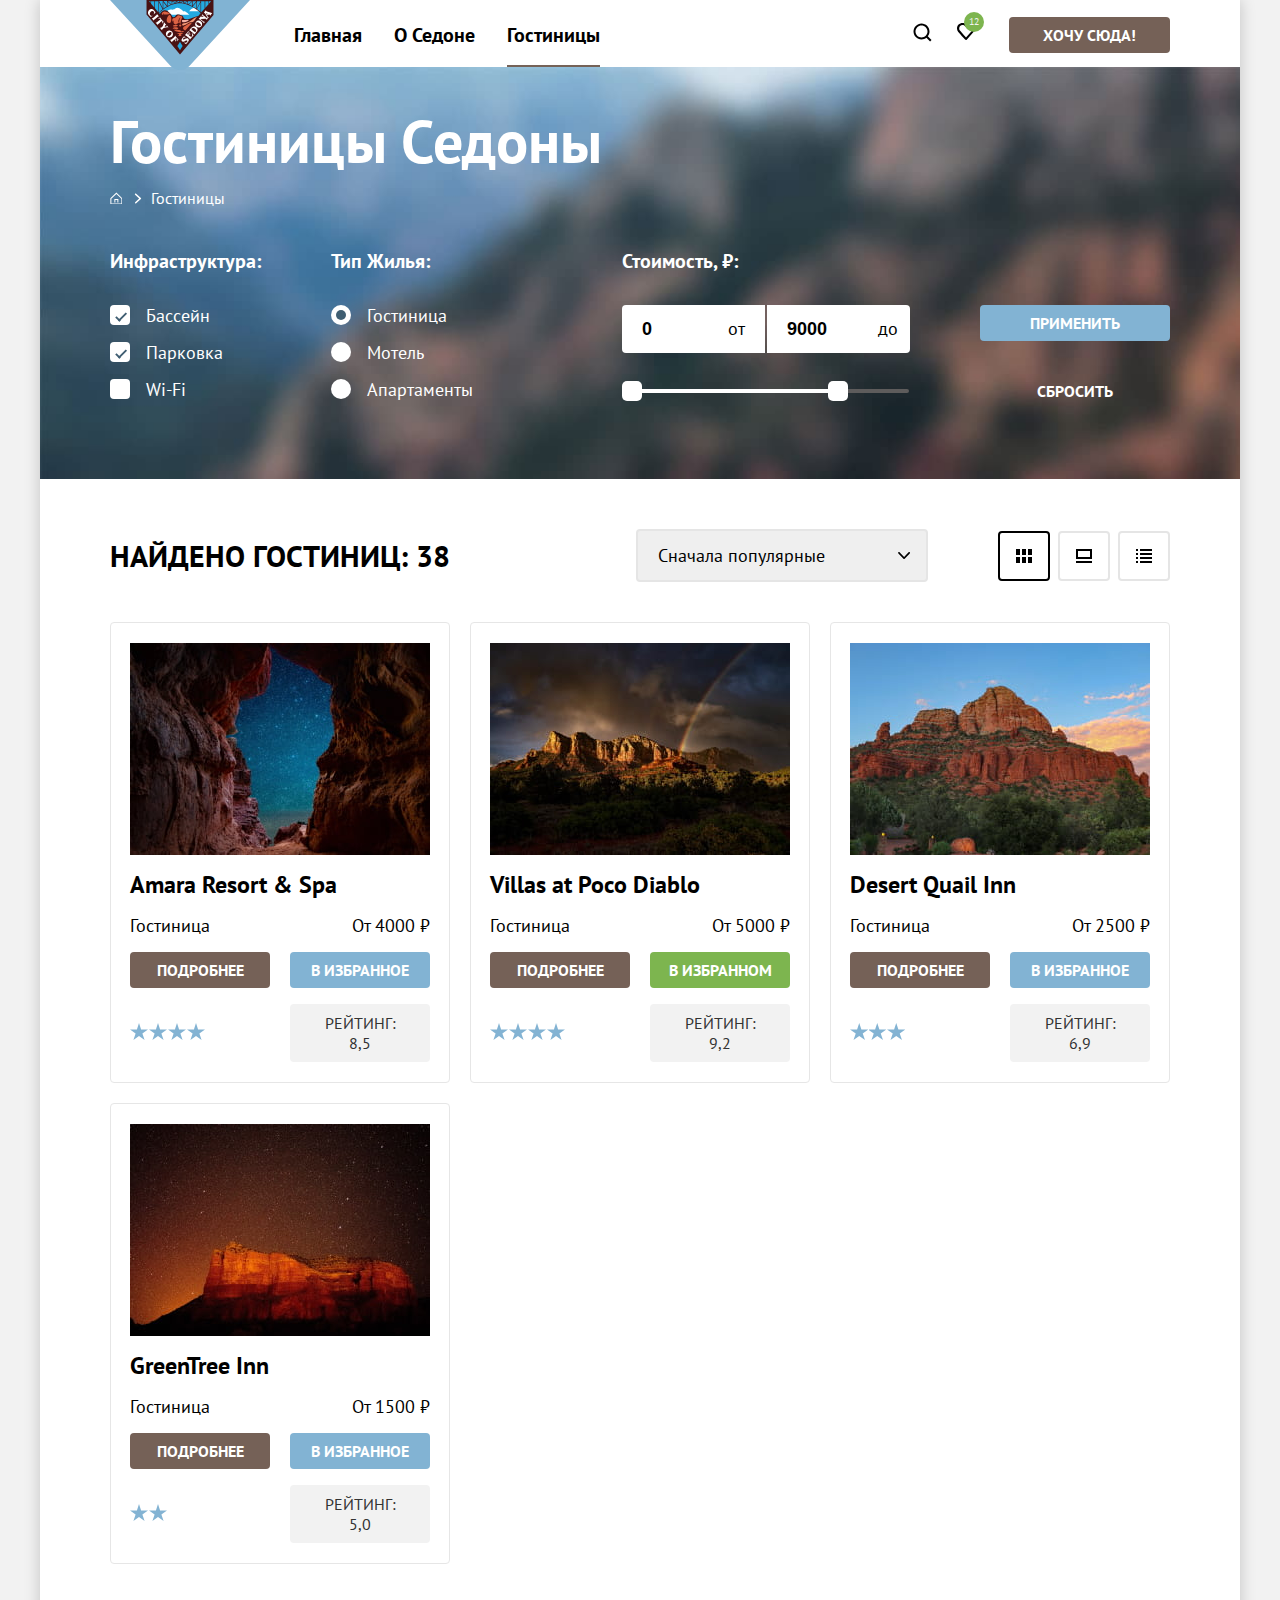
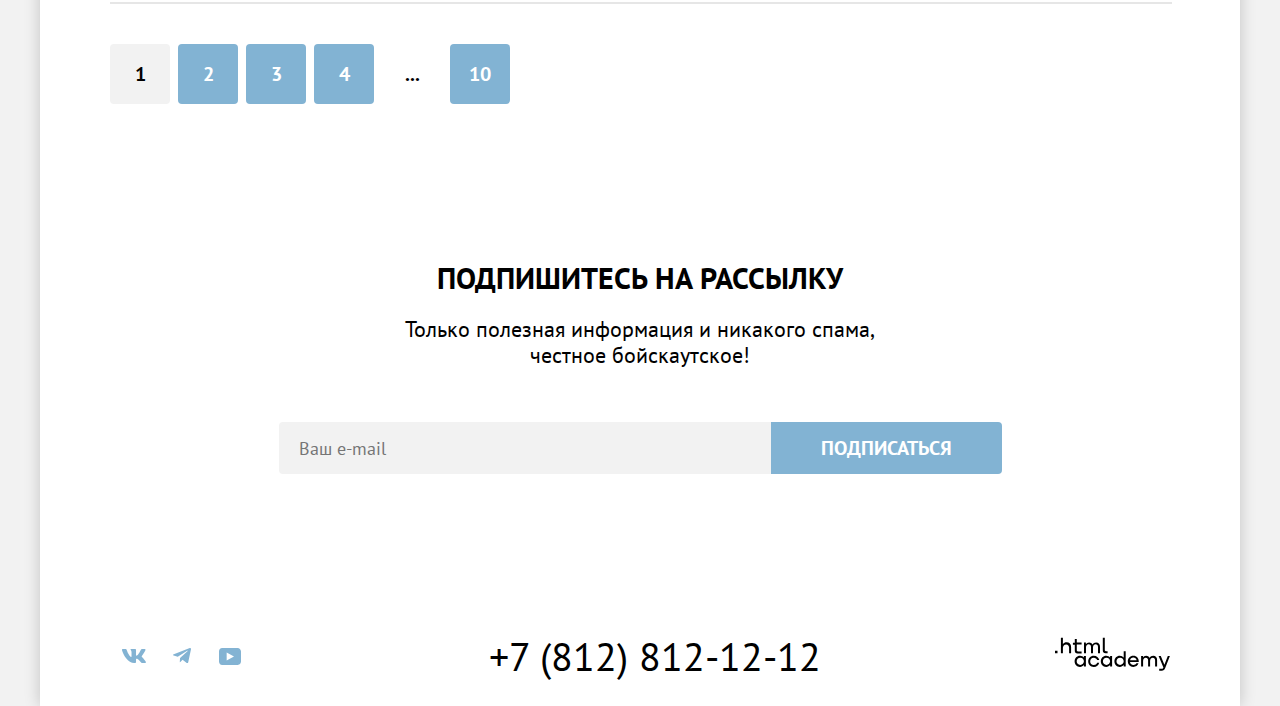
==== commit f0a57e94: "Исправляет модальное окно" ====
--- a/catalog.html
+++ b/catalog.html
@@ -14,7 +14,31 @@
       <!--Навигация и главное меню-->
       <nav class="navigation">
         <a class="navigation-logo" href="index.html">
-          <img class="header-logo" src="images/logo.svg" width="140" height="70" alt="Логотип города Седона." />
+          <svg class="header-logo" xmlns="http://www.w3.org/2000/svg" width="140" height="70" fill="none"
+            viewBox="0 0 140 70">
+            <g clip-path="url(#a)">
+              <path fill="#81B3D3" d="M140 0H0l60.362 65.7c5.276 5.8 14 5.8 19.276 0L140 0Z" />
+              <path fill="#23A9E1" d="m37.232.5 32.565 37.9L102.261.7 37.231.5Z" />
+              <path fill="#fff"
+                d="M61.986 14.7h17.55c-1.319-.8-4.463-4.6-6.087-3.2-.101.1-4.97-5.7-8.116-2.9-2.739 2.5-4.058-.3-7.101 1.6-3.652 2.4 2.029 3.7 3.754 4.5Zm27.087-3.5-9.942.1c3.956-4.5 5.68-4 9.942-.1Z" />
+              <path fill="#491213"
+                d="M99.014 3.6V1.2h2.131l-2.13 2.4ZM49.102 13c.102.1 2.435-2.4 6.189-4.9 3.45-2.3 8.724-4.9 14.608-4.9 5.885 0 11.261 2.7 14.71 5 3.754 2.4 6.088 4.8 6.19 4.9l-2.537 3c-4.565.6-7.812 3.9-12.275 3.2-2.232-.4-2.334-1.6-2.943-2.9-.507-1-1.318-.8-2.333-1.2-.913-.4-1.522-1.1-3.45-.7-1.622.4-1.825 2.9-3.956 2.8-1.116-.1-1.217-1.6-2.84-3.6-4.16-4.9-7.953-4.29-10.591.21l-.772-.91ZM40.58 1.2v1.9l-1.623-1.9h1.623Zm54.68 0h3.247v3L95.261 8V1.2Zm-4.159 11.4V1.2h3.551v7.4l-3.55 4Zm-.507-10.4v9.9a26.327 26.327 0 0 0-3.652-3l3.652-6.9Zm-4.16-.3v6.8c-.507-.3-.912-.7-1.521-1-.71-.4-1.42-.9-2.232-1.3l3.754-4.5Zm-4.463-.2V6c-1.014-.5-2.13-1-3.145-1.5l3.145-2.8Zm.609-.5h3.753L82.58 5.8V1.2Zm4.362 0h3.652l-3.652 7.1V1.2Zm-8.927 0h3.956l-3.55 3.1c-.102 0-.204-.1-.305-.1l-.102-3Zm-.508.4V4c-1.014-.4-2.029-.7-3.145-.9l3.145-1.5Zm-4.26 0v1.3c-.71-.1-1.42-.2-2.233-.3l2.232-1Zm-6.9 0 2.233 1c-.812 0-1.522.1-2.232.3V1.6Zm-4.159 0 3.145 1.5c-1.116.2-2.13.5-3.145.9V1.6Zm3.653 1.2-3.348-1.6h3.348v1.6Zm3.55-.4-2.84-1.3h2.84v1.3Zm.71-1.2h2.942l-2.942 1.3V1.2Zm3.754 0h3.246l-3.246 1.6V1.2Zm-12.58 3.1-3.55-3.1h3.956v3l-.406.1Zm-3.652-2.6 3.145 2.7c-1.116.4-2.13.9-3.145 1.5V1.7Zm-4.362.2 3.652 4.5c-1.319.7-2.536 1.5-3.652 2.4V1.9ZM49 2.2l3.652 7c-1.319 1-2.536 2-3.652 3.2V2.2Zm3.754 6L49.1 1.1h3.653v7.1Zm4.362-2.5-3.754-4.6h3.754v4.6ZM44.333 7.5l-3.246-3.8V1.2h3.246v6.3Zm.609-6.3h3.55v11.2l-3.55-4.2v-7ZM36.522 0v14.6L70 54.5 103.478 15V0H36.522Z" />
+              <path fill="#23A9E1" d="M67.362 46 70 41.8l2.638 4.2L70 50.2 67.362 46Z" />
+              <path fill="#DC6243"
+                d="M75.275 30.6c-3.449-2-2.637-3.5.203-4.9 1.522-.7 4.87-3.4 6.189-2.5l-6.392 7.4Zm-2.333 2.5c-2.029-.1-4.362-.4-6.391.1 1.217.3 4.26 1.2 1.42 1.9 1.014 1.4 2.638 1.3 3.652.1-.406-.2-.71-.5-1.014-.7 1.116-.3 2.13-.9 2.333-1.4Zm1.217-1.6c-.913-.8-1.927-.8-2.739 0-1.217-2.1-5.478-1.4-7.507-1.7 1.116 2.6 9.74 3.1 10.246 1.7Zm-6.898-2.2c-1.623-.5-6.899-.4-3.45-1.8 1.116-.4 6.798.1 3.45 1.8Zm2.029-3c-.508-1.1.406-2.4 1.724-1.4 1.218.8-.608 2-1.724 1.4Zm-2.942.1c-2.334.7-5.377-.8-1.623-1.5 2.333-.5 4.768.5 1.623 1.5.101 0-.102 0 0 0Zm-2.638-6.2c-.507 1.6-1.522 1.9-1.42 0 .101-2.3 1.623-1.7 3.246-2.6 1.319-.7 2.03-3.4 4.362-1.8 1.015.7 2.232.1 2.537 1.2 0-.1-2.942 6.7-1.32 6.7-3.245 0-1.825-3.8-.608-6.4-1.217.6-3.145 4.3-1.522 5-.811 1.1-3.449 2.6-4.768 1.5-1.116-1-.507-2.3-.507-3.6ZM59.652 23c-5.681 0-1.826-8.6.102-8.1 2.231.7 1.927 8.2-.102 8.1Zm-6.29-8.2c-2.637-.1-1.522-2.6.305-3.1 1.724-.5 5.275 1.1 6.492 2.2-1.826.6-4.16.5-6.188.6-.203-2-.71-1.3-.609.3Z" />
+              <path fill="#F49774"
+                d="M72.84 25.8c-2.941-3 4.363-2.7 5.58-3.8.812.3 7.102-5.4 8.623-5-1.115 1.3-3.449 5.3-5.072 5.3-1.319 0-2.638-.2-3.652.7-1.522 1.4-3.957 2.1-5.478 2.8Z" />
+              <path fill="#F4B1A4"
+                d="M73.754 22.2c-1.624.9-3.145-2.5-.305-2.2 1.826.2 3.754-.2 5.479.1-1.32 1.5-3.145 2.3-5.174 2.1Z" />
+              <path fill="#fff"
+                d="M51.84 20.9c.305.4.61.8.508 1.4 0 .4-.609 1-.203 1.2l1.522-1.8c-.406-.1-3.551-3.8-3.551-4.2l-2.13 1.1c.101.4.811 0 1.217 0 .507 0 .913.4 1.319.7-1.116.9-3.855 3.3-4.16 3.3-.101 0-.71-.4-.71 0 0 .2.609.7.71.8l1.42 1.7c.407-.2-.1-.5.102-.8.102-.2 3.246-2.7 3.957-3.4Zm-3.449-4.5c.305-.1.406.3.609 0l-1.623-1.9c-.203-.3-.507-.6-.507 0 .101.4-4.058 3.7-4.261 3.8-.305.1-.508-.3-.71.1.507.6.913 1.1 1.42 1.7.203.2.304.4.507.6.203.2.102-.4.102-.4-.102-.3.304-.6.608-.8 1.015-1 3.551-3.1 3.855-3.1Zm-5.782-.6c-1.116.3-2.435-.1-2.74-1.3-.405-1.2.406-2.4 1.32-3.1.913-.7 2.333-.6 2.84.5.203.5.101 1.1-.101 1.6-.102.3-.406.6 0 .8.608-.7 1.116-1.4 1.724-2.1-.71-.4-1.014-1.1-1.522-1.7-.608-.7-1.318-1.4-2.333-1.5-1.927-.3-3.652 1.7-3.855 3.4-.101.9.203 1.8.812 2.6.507.6 1.217 1.1 1.623 1.8.203.1 1.826-.7 2.13-.8.203 0 .102-.1.102-.2-.508.2 0 0 0 0Zm25.87 23.6c-.71-.5-2.638-3-3.044-3.5l-.203-.3-.203.1c-.101.1.102.4 0 .6-.507.8-3.754 3.2-3.956 3.4-.406.2-.812-.1-1.015.2.507.6 1.826 2.3 2.029 2.3.304 0 .101-.5.101-.6.102-.2 1.725-1.6 2.334-2.1.203-.2.406.3.608.5.203.3.305.7.203 1-.101.2-.507.6-.203.8.406-.5 1.522-1.8 1.725-2 .203-.2-.406 0-.304-.1-.203.1-.508.2-.71 0-.102 0-.71-.7-.61-.8.305-.2.61-.6 1.015-.7.61-.1 1.015 1 1.116 1.4.102.4.102.8-.101 1.1-.102.3-.304.5 0 .6l1.42-1.9c0 .1-.101.1-.203 0-.101 0 .102.1 0 0Zm-9.334-8.9c-.71 0-1.42.3-2.029.8-1.42 1.2-1.623 3.3-.507 4.8 1.319 1.7 3.449 1.9 5.174.7 1.42-1.2 1.623-3.3.507-4.8-.812-1-2.03-1.5-3.145-1.5Zm1.217 1.4c.913-.1 1.522.8 1.116 1.8-.406 1-1.42 2-2.434 2.4-1.218.5-2.03-.5-1.522-1.7.406-1 1.42-2 2.435-2.4.101 0 .203-.1.405-.1Zm-2.84-4.6c.304 0 .608.4.811 0l-1.42-1.7c-.406.2 0 .4-.101.6-.203.3-1.725.5-2.13.6.1-.4.608-1.7.81-1.8.407-.3.61.3.812-.1l-1.826-2.1c-.203-.2-.406-.7-.608-.4 0 0 0 1-.102 1.1-.101.2-.608 2.4-1.217 2.9-.305.3-1.522 1.3-1.826 1.4-.305.1-.508-.4-.812 0l1.623 1.9c.102.1.406.6.508.6.304.1 0-.6.101-.7.101-.3 1.623-1.8 2.333-1.9.913-.2 2.03-.5 3.044-.4.203 0-.203 0 0 0Zm24.55 6.7c.102.4.203.9.102 1.3-.102.6-.609 1.9-1.42 1.5-.812-.4-1.42-1.1-2.13-1.7.507-.6 1.014-1.1 1.927-.8.203.1.406 0 .203-.2-.305-.2-2.03-1.3-2.13-1.2-.204.2.304.6.1 1-.1.3-.405.5-.608.8-.507-.4-1.217-.8-.71-1.5.406-.4.811-.8 1.42-.9.406-.1 1.218.3 1.319-.1-.71-.3-1.42-.7-2.13-1 .101.5-2.232 2.9-2.74 3.5-.101.1-.405.4-.405.5 0 .3.405.1.405.1.305-.1 4.464 3.3 4.566 3.6.101.2-.102.4 0 .5 0 0 .101.1.203.1.304-.3 2.942-3.9 3.55-4l-1.521-2.4c-.406.2-.102.7 0 .9Zm-4.058 4.4c-1.318-.9-3.652.8-4.057 1-.71.3-1.218-.4-.812-1 .304-.5.913-.8 1.522-.8.203 0 .913.1.913 0 .101-.1.101-.1 0-.2-.609-.4-1.116-.8-1.725-1.1-.101.7-.913 1.1-1.319 1.6-.507.6-1.014 1.3-1.014 2s.406 1.4 1.116 1.7c.71.4 1.521.1 2.232-.3.405-.3.811-.6 1.217-.8.609-.3 1.522 0 1.319.8-.203.7-.913 1.3-1.623 1.5-.406.1-.812.1-1.218-.1-.304-.1-.608-.5-.811-.1l2.333 1.6c.102-.5.304-.7.71-1 .507-.4.913-.9 1.319-1.4.812-.9 1.116-2.5-.102-3.4ZM95.87 10.3c0 .1 0 .1 0 0l-.913 1-.812 1c-.203.2-.304.3 0 .5.507-.3 3.55 4.8 3.348 5.5-.507.2-4.565-3.3-4.667-3.5 0-.1.203-.7-.101-.6-.102 0-.508.6-.609.7l-.609.7c.203.3.305 0 .609 0 .203.1 1.217.9 1.522 1.1-.508 0-1.725.1-1.928.1-.608.1-.304-.4-.71-.6L89.478 18l-.913 1v.1c.203.2.102.1.406 0 .304-.1 4.362 3.2 4.464 3.4.203.3-.102.6.304.8l1.218-1.4c.101-.1.101-.1 0-.1-.305-.2-.305.1-.71.1-.305-.1-2.943-2.2-3.856-3l5.377-.2c.203 0 .71.6.71.8-.101.2-.304.4 0 .5.305-.4.609-.7.913-1.1l.102-.2c.101 0 .101-.1.101-.2l.102-.1c.304-.3 1.217-1.3 1.116-1.4-.305-.3-.406.3-.812 0-.203-.2-.812-1.2-.913-1.4-.203-.3.406-.6.609-.7.507-.3 2.13-.8 2.333.2 0 .2-.203.4-.101.5 0 0 .101.2.202.1l2.131-2.6-.203-.2c-.507.5-5.58-1.5-5.884-1.8-.102-.2-.102-.8-.304-.8Zm-.203 2.6c.811.3 1.521.6 2.333 1l-.609.3c-.203.1-.405.3-.608.5l-1.116-1.8Zm-6.696 7.7c-1.116-.1-2.232.4-3.043 1.3-1.218 1.5-1.116 3.7.405 4.9 1.522 1.2 3.754.9 4.971-.5 1.218-1.5 1.116-3.7-.405-4.9-.508-.4-1.218-.7-1.928-.8Zm-1.42 1.6c.608 0 1.319.4 1.724.7.812.5 2.232 1.7 1.522 2.7 0-.1.102-.1-.101.1-.812.8-2.232.1-2.942-.5-.71-.5-2.03-1.7-1.218-2.7.305-.2.609-.3 1.015-.3Zm-3.145 4.3c-1.218-.1-2.435.5-3.348 1.6-.609.8-1.319 1.5-1.928 2.3.203.3.508-.1.812.1.304.2 4.16 3.3 4.16 3.5.1.3-.203.4.1.6.102.1 2.943-3.4 3.247-4a2.94 2.94 0 0 0-.811-3.2c.101.1.203.1 0 0-.812-.6-1.522-.9-2.232-.9Zm-1.116 1.6h.304c1.42.4 3.45 2.1 2.13 3.6l-.405.4c-.203.2-4.261-3-4.058-3.2.406-.5 1.319-.9 2.029-.8Z" />
+            </g>
+            <defs>
+              <clipPath id="a">
+                <path fill="#fff" d="M0 0h140v70H0z" />
+              </clipPath>
+            </defs>
+          </svg>
         </a>
         <ul class="navigation-list">
           <li class="navigation-item">
@@ -27,11 +51,11 @@
             <a class="navigation-link navigation-link-current" href="#">Гостиницы</a>
           </li>
         </ul>
-        <ul class=" navigation-list navigation-user">
-          <li class="navigation-item">
-            <a class="navigation-link" href="#">
-              <svg aria-hidden="true" focusable="false" xmlns="http://www.w3.org/2000/svg" width="19" height="19"
-                fill="none" viewBox="0 0 19 19">
+        <ul class="navigation-list navigation-user">
+          <li class="navigation-item">
+            <a class="navigation-link user-link" href="#">
+              <svg aria-hidden="true" focusable="false" xmlns="http://www.w3.org/2000/svg" width="20" height="20"
+                fill="none" viewBox="0 0 20 20">
                 <path fill="#000"
                   d="m18.5 17.008-3.7-3.68c1-1.292 1.7-2.983 1.7-4.872C16.5 4.08 12.9.5 8.5.5s-8 3.68-8 8.055c0 4.376 3.6 7.956 8 7.956 1.8 0 3.5-.597 4.9-1.69l3.7 3.679 1.4-1.492Zm-10-2.486c-3.3 0-6-2.685-6-5.967 0-3.282 2.7-5.967 6-5.967s6 2.685 6 5.967c0 3.282-2.7 5.967-6 5.967Z" />
               </svg>
@@ -39,9 +63,9 @@
             </a>
           </li>
           <li class="navigation-item">
-            <a class="navigation-link" href="#">
-              <svg aria-hidden="true" focusable="false" xmlns="http://www.w3.org/2000/svg" width="18" height="17"
-                fill="none" viewBox="0 0 18 17">
+            <a class="navigation-link user-link" href="#">
+              <svg aria-hidden="true" focusable="false" xmlns="http://www.w3.org/2000/svg" width="20" height="20"
+                fill="none" viewBox="0 0 20 20">
                 <path fill="#000"
                   d="M8.9 17c-.3 0-.6-.1-.8-.4-5.4-6.1-6.7-7.5-7-7.9C.4 7.8 0 6.6 0 5.4 0 2.4 2.4 0 5.5 0 6.8 0 8 .5 9 1.3 10 .5 11.3 0 12.5 0c3 0 5.5 2.4 5.5 5.4 0 1.3-.5 2.5-1.3 3.4l-7 7.9c-.2.2-.4.3-.8.3Zm-6-9.5c.3.4 3.5 4 6.1 6.9l6.2-7c.5-.5.7-1.2.7-2 0-1.8-1.5-3.3-3.3-3.3-1 0-2 .5-2.7 1.3-.3.3-.6.4-.9.4-.3 0-.6-.2-.8-.4-.7-.8-1.7-1.3-2.7-1.3-1.8 0-3.3 1.5-3.3 3.3-.1.9.3 1.6.7 2.1-.1 0-.1 0 0 0Z" />
               </svg>
@@ -63,8 +87,8 @@
           <ul class="breadcrumbs-list">
             <li class="breadcrumbs-item">
               <a class="breadcrumbs-link" href="index.html">
-                <svg aria-hidden="true" focusable="false" xmlns="http://www.w3.org/2000/svg" width="13" height="13"
-                  fill="none" viewBox="0 0 13 13">
+                <svg aria-hidden="true" focusable="false" xmlns="http://www.w3.org/2000/svg" width="12" height="12"
+                  fill="none" viewBox="0 0 12 12">
                   <path fill="#fff" d="m6.371.5-6 5.8v6.2h12V6.3l-6-5.8Zm5 11h-10V6.7l5-4.8 5 4.8v4.8Z" />
                   <path fill="#fff" d="M4.371 10.5h1V8h2v2.5h1V7h-4v3.5Z" />
                 </svg>
@@ -86,7 +110,7 @@
                 <label class="control">
                   <input class="visually-hidden control-input" type="checkbox" name="pool" checked />
                   <span class="control-mark"></span>
-                  <span class="control-label" >Бассейн</span>
+                  <span class="control-label">Бассейн</span>
                 </label>
               </li>
               <li class="filter-item">
@@ -100,7 +124,7 @@
                 <label class="control">
                   <input class="visually-hidden control-input" type="checkbox" name="wifi" />
                   <span class="control-mark"></span>
-                  <span class="control-label" >Wi-Fi</span>
+                  <span class="control-label">Wi-Fi</span>
                 </label>
               </li>
             </ul>
@@ -166,7 +190,7 @@
       <section class="catalog" data-test="catalog">
         <div class="sorting-container">
           <h2 class="visually-hidden">Каталог гостиниц</h2>
-          <p class="heading-font">Найдено гостиниц: 38</p>
+          <p class="heading-font-three">Найдено гостиниц: 38</p>
           <!--Вложенный список-->
           <div class="sorting-type">
             <select class="select-control" aria-label="Сортировка.">
--- a/styles/styles.css
+++ b/styles/styles.css
@@ -127,6 +127,78 @@
   flex-direction: column;
 }
 
+button.minus-button {
+  position: absolute;
+  border: none;
+  width: 20px;
+  height: 20px;
+  cursor: pointer;
+  top: 14px;
+  left: 10px;
+}
+
+.minus-button::after {
+  position: absolute;
+  top: 9px;
+  left: 3px;
+  width: 14px;
+  height: 2px;
+  background-color: rgba(117, 97, 87, 0.3);
+  content: "";
+}
+
+.plus-button:hover::after,
+.plus-button:hover::before,
+.minus-button:hover::after {
+  background-color: #000000;
+}
+
+.plus-button:focus,
+.plus-button:focus,
+.minus-button:focus {
+  outline: 3px solid #82B3D3;
+  border-radius: 4px;
+  ;
+}
+
+.plus-button:focus::after,
+.plus-button:focus:before,
+.minus-button:focus::after {
+  background-color: #000000;
+}
+
+.plus-button:active::after,
+.plus-button:active:before,
+.minus-button:active::after {
+  background-color: rgba(117, 97, 87, 0.3);
+}
+
+button.plus-button {
+  position: absolute;
+  border: none;
+  width: 20px;
+  height: 20px;
+  cursor: pointer;
+  top: 14px;
+  right: 10px;
+}
+
+.plus-button::before,
+.plus-button::after {
+  position: absolute;
+  top: 9px;
+  left: 3px;
+  width: 14px;
+  height: 2px;
+  background-color: rgba(117, 97, 87, 0.3);
+  content: "";
+}
+
+.plus-button::before {
+  transform: rotate(90deg);
+}
+
+
 /*Навигация*/
 
 .header-logo {
@@ -136,7 +208,6 @@
 .navigation-logo {
   width: 138px;
   margin-right: 30px;
-  margin-bottom: -6px;
   z-index: 1;
 }
 
@@ -145,6 +216,7 @@
   width: 1060px;
   margin: 0 auto;
   align-items: center;
+  margin-bottom: -3px;
 }
 
 .navigation-list {
@@ -175,13 +247,17 @@
 .navigation-link {
   position: relative;
   display: block;
-  padding: 20px 12px;
+  padding: 20px 16px;
   font-size: 20px;
   font-weight: 700;
   line-height: 24px;
   text-align: center;
   text-decoration: none;
   color: #000000;
+}
+
+.user-link {
+  padding: 22px 12px;
 }
 
 
@@ -193,11 +269,15 @@
   position: relative;
   background-image: url(../images/background-index.jpg);
   background-color: #756157;
-  background-size: cover;
   background-repeat: no-repeat;
   text-align: center;
-  padding: 50px 70px 82px;
-
+
+
+
+}
+
+.page-header-logo {
+  padding: 51px 371px 82px;
 }
 
 .main-title::after {
@@ -237,6 +317,15 @@
   margin-bottom: 20px;
 }
 
+.heading-font-three {
+  font-size: 30px;
+  font-weight: 700;
+  line-height: 36px;
+  text-align: center;
+  text-transform: uppercase;
+  margin: 0;
+}
+
 .paragraph-font {
   font-size: 22px;
   font-weight: 400;
@@ -255,7 +344,7 @@
 }
 
 .favourites-number {
-  font-family: "PT Sans";
+  font-family: "PT Sans" sans-serif;
   font-size: 10px;
   font-weight: 400;
   line-height: 10px;
@@ -266,7 +355,7 @@
   text-align: center;
   display: inline-block;
   top: 11px;
-  left: 20px;
+  left: 19px;
   position: absolute;
 }
 
@@ -309,6 +398,7 @@
   line-height: 28px;
   text-align: center;
   text-transform: uppercase;
+  word-break: break-word;
 }
 
 .advantages-content:after {
@@ -335,6 +425,7 @@
 
 .advantages-description {
   margin: 0;
+  word-break: break-word;
 }
 
 .advantages-picture {
@@ -344,6 +435,7 @@
 .advantages-content {
   position: relative;
   padding: 92px 85px 111px;
+
 }
 
 .advantages-content-row {
@@ -519,6 +611,318 @@
   margin: 0 auto;
 }
 
+.modal-container {
+  position: fixed;
+  display: flex;
+  top: 0;
+  left: 0;
+  width: 100%;
+  height: 100%;
+  background-color: rgba(242, 242, 242, 0.8);
+  z-index: 1;
+}
+
+.modal-container-close {
+  display: none;
+}
+
+.modal {
+  position: relative;
+  margin: auto;
+  background-color: #FFFFFF;
+  background: #FFFFFF;
+  box-shadow: 0 25px 50px rgba(0, 0, 0, 0.15);
+  border-radius: 30px;
+}
+
+.modal-search {
+  width: 717px;
+}
+
+.modal-close-button {
+  position: absolute;
+  padding: 0;
+  top: 64px;
+  right: 52px;
+  width: 52px;
+  height: 52px;
+  background-color: #F2F2F2;
+  border-radius: 50%;
+  border: none;
+  cursor: pointer;
+}
+
+.modal-close-button::before,
+.modal-close-button::after {
+  position: absolute;
+  top: 50%;
+  left: 17px;
+  width: 18px;
+  height: 2px;
+  background-color: #242424;
+  content: "";
+}
+
+.modal-close-button::before {
+  transform: rotate(45deg)
+}
+
+.modal-close-button::after {
+  transform: rotate(-45deg)
+}
+
+.modal-close-button:hover {
+  background-color: #E6E6E6;
+}
+
+.modal-close-button:focus {
+  background-color: #E6E6E6;
+  outline: 3px solid #83B3D3;
+}
+
+.modal-close-button:active::before,
+.modal-close-button:active::after {
+  opacity: 0.3;
+}
+
+.modal-title {
+  margin: 0;
+  margin-bottom: 64px;
+  font-family: 'PT Sans' sans-serif;
+  font-style: normal;
+  font-weight: 700;
+  font-size: 30px;
+  line-height: 36px;
+  text-transform: uppercase;
+  color: #000000;
+  padding-right: 50px;
+}
+
+.modal-content {
+  padding: 64px 70px;
+}
+
+.auth-form {
+  display: flex;
+  flex-direction: column;
+  position: relative;
+}
+
+.message-form {
+  margin: 0;
+  margin-left: 157px;
+  margin-bottom: 23px;
+  font-family: 'PT Sans' sans-serif;
+  font-style: normal;
+  font-weight: 400;
+  font-size: 16px;
+  line-height: 21px;
+  color: #333333;
+}
+
+.message-error {
+  color: #FF5757;
+}
+
+.date-form-wrapper {
+  position: relative;
+}
+
+
+
+.field-group {
+  display: flex;
+  align-items: center;
+  justify-content: space-between;
+  margin: 0;
+  padding: 0;
+}
+
+.title-form {
+  font-family: 'PT Sans' sans-serif;
+  font-style: normal;
+  font-weight: 700;
+  font-size: 20px;
+  line-height: 24px;
+  text-transform: capitalize;
+  min-width: 135px;
+
+}
+
+.title-form-icon {
+  position: relative;
+}
+
+.tooltip {
+  position: absolute;
+  width: 26px;
+  height: 26px;
+  margin-left: 10px;
+}
+
+.tooltip-toggle {
+  border: none;
+  background-color: transparent;
+  padding: 0;
+  margin: 0;
+  display: block;
+  width: 26px;
+  height: 26px;
+  border-radius: 50%;
+  background: #83B3D3;
+  cursor: pointer;
+}
+
+.tooltip-icon {
+  width: 100%;
+  height: 100%;
+  color: #242424;
+  display: block;
+}
+
+.tooltip-text {
+  color: #ffffff;
+  background: #333333;
+  box-shadow: 0 15px 30px rgb(0 0 0 / 30%);
+  border-radius: 24px;
+  font-style: normal;
+  font-weight: 400;
+  font-size: 16px;
+  line-height: 20px;
+  text-transform: none;
+  padding: 15px 18px 18px 22px;
+  width: 216px;
+  margin-top: 15px;
+  position: absolute;
+  right: 115px;
+  left: 50%;
+  transform: translateX(-50%);
+  display: none;
+}
+
+.tooltip-toggle:hover + .tooltip-text,
+.tooltip-toggle:focus + .tooltip-text {
+  display: block;
+}
+
+.tooltip-text:after {
+  content: '';
+  background-image: url("../images/tooltip-corner.svg");
+  width: 19px;
+  height: 9px;
+  position: absolute;
+  transform: rotate(180deg);
+  bottom: 100%;
+  left: 0;
+  right: 0;
+  margin-left: auto;
+  margin-right: auto;
+  rotate: 180deg;
+}
+
+.date-form-field {
+  box-sizing: border-box;
+  padding: 12px 48px 12px 20px;
+  min-width: 440px;
+  font-family: 'PT Sans';
+  font-style: normal;
+  font-weight: 700;
+  font-size: 18px;
+  line-height: 24px;
+  margin-bottom: 4px;
+  border-radius: 4px;
+}
+
+.guest-form-field:hover,
+.date-form-field:hover {
+  background: #E6E6E6;
+
+}
+
+.guest-form-field:focus,
+.date-form-field:focus {
+  background: #E6E6E6;
+  outline: 3px solid #83B3D3;
+
+}
+
+.guest-form-field:active,
+.date-form-field:active {
+  background: #F2F2F2;
+  outline: 2px solid #000000;
+
+}
+
+
+
+.date-icon {
+  background-image: url(../images/date-icon.svg);
+  background-repeat: no-repeat;
+  width: 20px;
+  height: 20px;
+  opacity: 0.3;
+  border: none;
+  position: absolute;
+  top: 13px;
+  right: 19px;
+  cursor: pointer;
+}
+
+.guest-form-field {
+  max-width: 110px;
+  box-sizing: border-box;
+  padding: 14px 40px;
+  font-style: normal;
+  font-weight: 700;
+  font-size: 18px;
+  line-height: 20px;
+  color: #000000;
+  border-radius: 4px;
+}
+
+input[type='number'] {
+  -moz-appearance: textfield;
+}
+
+input::-webkit-outer-spin-button,
+input::-webkit-inner-spin-button {
+  -webkit-appearance: none;
+}
+
+.guest-form {
+  display: flex;
+  flex-wrap: wrap;
+  margin-bottom: 48px;
+  max-width: 577px;
+  justify-content: space-between;
+}
+
+.guest-form-wrapper {
+  display: flex;
+  width: 242px;
+}
+
+.guest-input-wrapper {
+  position: relative;
+  width: 110px;
+  display: flex;
+}
+
+.search-form-button {
+  font-family: 'PT Sans' sans-serif;
+  font-style: normal;
+  font-weight: 700;
+  font-size: 20px;
+  line-height: 24px;
+  text-align: center;
+  text-transform: uppercase;
+  color: #FFFFFF;
+  background: #83B3D3;
+  border-radius: 10px;
+  padding: 18px 77px;
+}
+
+
 /*Каталог*/
 
 .inner-header {
@@ -530,18 +934,24 @@
   font-weight: 700;
   line-height: 78px;
   margin: 0;
-}
+  margin-bottom: 8px;
+}
+
 /*Хлебные крошки*/
 .breadcrumbs-list {
   display: flex;
   padding: 0;
   margin: 0;
   list-style-type: none;
+  font-style: normal;
+  font-weight: 400;
+  font-size: 16px;
+  line-height: 21px;
 }
 
 .breadcrumbs-item {
   position: relative;
-  margin-right: 32px;
+  margin-right: 29px;
   list-style-type: none;
 }
 
@@ -574,6 +984,7 @@
 .breadcrumbs-item:active {
   color: rgba(255, 255, 255, 0.3);
 }
+
 /* Фильтр */
 
 .filter-content {
@@ -583,9 +994,11 @@
   background-repeat: no-repeat;
   color: #ffffff;
   padding: 35px 70px 70px;
+  margin-bottom: 50px;
 }
 
 .filter-title {
+  padding: 0;
   font-style: normal;
   font-weight: 700;
   font-size: 20px;
@@ -597,8 +1010,8 @@
 .hotel-filter {
   display: flex;
   flex-direction: row;
-  justify-content: space-between;
-}
+}
+
 /* Фильтр инфраструктуры */
 
 .ifrastructure-filter {
@@ -606,6 +1019,7 @@
   width: 151px;
   padding: 0;
   margin: 0;
+  margin-right: 70px;
 }
 
 .filter-list {
@@ -625,11 +1039,11 @@
   flex-direction: column;
   margin: 0;
   padding: 0;
-  margin-bottom: 16px;
-}
-
- .filter-item:not(:last-child) {
-  margin-bottom:0;
+  padding-bottom: 16px;
+}
+
+.filter-item:nth-child(3n) {
+  padding-bottom: 0;
 }
 
 /* Чекбокс */
@@ -637,7 +1051,6 @@
   position: relative;
   display: block;
   padding-left: 36px;
-  padding-bottom: 16px;
 }
 
 .control-mark {
@@ -655,20 +1068,22 @@
 }
 
 
-.control .control-mark:focus {
+.control-input:focus + .control-mark {
   outline: 3px solid #83B3D3;
 }
 
 .control:active .control-mark,
-.control:active .control-label  {
+.control:active .control-label {
+  border: 2px solid #83B3D3;
+  box-shadow: 0 7px 15px rgba(0, 0, 0, 0.4);
   opacity: 0.3;
 }
 
 .control-input[type="checkbox"]:checked + .control-mark::before {
   position: absolute;
-  top: 9px;
+  top: 13px;
   left: 5px;
-  width: 5px;
+  width: 6px;
   height: 2px;
   background-color: #3F5E72;
   content: "";
@@ -676,9 +1091,9 @@
 
 .control-input[type="checkbox"]:checked + .control-mark::after {
   position: absolute;
-  top: 8px;
-  left: 8px;
-  width: 8px;
+  top: 11px;
+  left: 7px;
+  width: 11px;
   height: 2px;
   background-color: #3F5E72;
   content: "";
@@ -696,15 +1111,15 @@
   border-radius: 50%;
 }
 
-.control-input[type="radio"]:checked +.control-mark::before {
-  position: absolute;
-    top: 5px;
-    width: 10px;
-    height: 10px;
-    background-color: #3F5E72;
-    border-radius: 50%;
-    content: "";
-    left: 5px;
+.control-input[type="radio"]:checked + .control-mark::before {
+  position: absolute;
+  top: 5px;
+  width: 10px;
+  height: 10px;
+  background-color: #3F5E72;
+  border-radius: 50%;
+  content: "";
+  left: 5px;
 }
 
 /* Фильтр типа жилья */
@@ -714,18 +1129,55 @@
   width: 151px;
   padding: 0;
   margin: 0;
+  margin-right: 140px;
 }
 
 .catalog-filter-group {
   border: 0 none;
   margin: 0;
   padding: 0;
+  margin-right: 70px;
+
+}
+
+.range {
+  min-width: 288px;
+}
+
+.range-wrapper-inputs {
+  display: flex;
+  justify-content: space-between;
+  position: relative;
+}
+.range-wrapper-inputs::before {
+  content: "от";
+  position: absolute;
+  font-family: 'PT Sans';
+  font-style: normal;
+  font-weight: 400;
+  font-size: 18px;
+  line-height: 24px;
+  color: #000000;
+  top: 12px;
+  left: 106px;
+}
+.range-wrapper-inputs::after {
+  content: "до";
+  position: absolute;
+  font-family: 'PT Sans';
+  font-style: normal;
+  font-weight: 400;
+  font-size: 18px;
+  line-height: 24px;
+  color: #000000;
+  top: 12px;
+  right: 12px;
 
 }
 
 .range-input {
   width: 143px;
-  padding: 12px 20px;
+  padding: 12px 40px 12px 20px;
   box-sizing: border-box;
   font-weight: 700;
   font-size: 18px;
@@ -844,6 +1296,11 @@
   margin: 0;
   color: #000000;
   grid-column: 1/3;
+  font-family: 'PT Sans' sans-serif;
+  font-style: normal;
+  font-weight: 700;
+  font-size: 24px;
+  line-height: 28px;
 
 }
 
@@ -883,15 +1340,23 @@
 /*Звезды*/
 .hotel-star {
   display: inline-block;
-  line-height: 20px;
-  text-align: center;
-  color: #333333;
-  background-color: #F2F2F2;
-  padding: 9px 22px;
-  border-radius: 4px;
-  border: none;
-  margin: 0;
-  align-self: end;
+  background-image: url(../images/star.svg);
+  background-repeat: space;
+  padding: 10px 10px;
+  margin: 0;
+  align-self: center;
+}
+
+.hotel-star-2 {
+  width: 17px;
+}
+
+.hotel-star-3 {
+  width: 35px;
+}
+
+.hotel-star-4 {
+  width: 55px;
 }
 
 /*Вложенный список*/
@@ -905,9 +1370,8 @@
   display: flex;
   flex-direction: row;
   justify-content: space-between;
-  align-items: baseline;
-  padding-top: 50px;
-  padding-bottom: 40px;
+  align-items: center;
+  margin-bottom: 40px;
 
 }
 
@@ -929,6 +1393,23 @@
   background-position: right 16px center;
 }
 
+.select-control:hover {
+  outline: 2px solid #68A2CA;
+}
+
+.select-control:focus {
+  outline: 2px solid #68A2CA
+}
+
+.select-control:active {
+  outline: 2px solid #3F5E72;
+}
+
+.select-control:disabled {
+  outline: 2px solid rgba(0, 0, 0, 0.3);
+  color: rgba(0, 0, 0, 0.3);
+}
+
 .card-grid-toggle {
   display: flex;
   align-items: center;
@@ -1042,24 +1523,29 @@
 }
 
 /*navigation-button*/
+.search-button:hover,
 .navigation-button:hover {
   background-color: #615048;
 }
 
+.search-button:focus,
 .navigation-button:focus {
   background-color: #615048;
 }
 
+.search-button:active,
 .navigation-button:active {
   background-color: #756157;
   color: rgba(255, 255, 255, 0.3);
 }
 
+.search-button:disabled,
 .navigation-button:disabled {
   background-color: #E5E5E5;
   color: #FFFFFF;
 }
 
+.search-button:disabled:hover,
 .navigation-button:disabled:hover {
   background-color: #E5E5E5;
   color: #FFFFFF;
@@ -1067,51 +1553,41 @@
   cursor: default;
 }
 
-/*search-button*/
-.search-button:hover {
-  background-color: #615048;
-}
-
-.search-button:focus {
-  background-color: #615048;
-}
-
-.search-button:active {
-  background-color: #756157;
-  color: rgba(255, 255, 255, 0.3);
-}
-
-.search-button:disabled {
-  background-color: #E5E5E5;
-  color: #FFFFFF;
-}
-
-.search-button:disabled:hover {
-  background-color: #E5E5E5;
-  color: #FFFFFF;
-  outline: none;
-  cursor: default;
-}
-
 /*subscribe-button*/
+.search-form-button:hover,
+.pagination-link:hover,
+.favorites-button:hover,
+.filter-button:hover,
 .subscribe-button:hover {
   background-color: #68A2CA;
 }
 
+.search-form-button:focus,
+.pagination-link:focus,
+.favorites-button:focus,
+.filter-button:focus,
 .subscribe-button:focus {
   background-color: #68A2CA;
 }
 
+.search-form-button:active,
+.pagination-link:active,
+.favorites-button:active,
+.filter-button:active,
 .subscribe-button:active {
   background-color: #68A2CA;
   color: rgba(255, 255, 255, 0.3);
 }
 
+.favorites-button:disabled,
+.filter-button:disabled,
 .subscribe-button:disabled {
   background-color: #E5E5E5;
   color: #FFFFFF;
 }
 
+.favorites-button:disabled:hover,
+.filter-button:disabled:hover,
 .subscribe-button:disabled:hover {
   background-color: #E5E5E5;
   color: #FFFFFF;
@@ -1119,32 +1595,6 @@
   cursor: default;
 }
 
-/*filter-button*/
-.filter-button:hover {
-  background-color: #68A2CA;
-}
-
-.filter-button:focus {
-  background-color: #68A2CA;
-}
-
-.filter-button:active {
-  background-color: #68A2CA;
-  color: rgba(255, 255, 255, 0.3);
-}
-
-.filter-button:disabled {
-  background-color: #E5E5E5;
-  color: #FFFFFF;
-}
-
-.filter-button:disabled:hover {
-  background-color: #E5E5E5;
-  color: #FFFFFF;
-  outline: none;
-  cursor: default;
-}
-
 /*reset-button*/
 .reset-button:hover {
   opacity: 0.6;
@@ -1294,31 +1744,6 @@
   cursor: default;
 }
 
-/*favorites-button*/
-.favorites-button:hover {
-  background-color: #68A2CA;
-}
-
-.favorites-button:focus {
-  background-color: #68A2CA;
-}
-
-.favorites-button:active {
-  background-color: #68A2CA;
-  color: rgba(255, 255, 255, 0.3);
-}
-
-.favorites-button:disabled {
-  background-color: #E5E5E5;
-  color: #FFFFFF;
-}
-
-.favorites-button:disabled:hover {
-  background-color: #E5E5E5;
-  color: #FFFFFF;
-  outline: none;
-  cursor: default;
-}
 
 /*active-button*/
 .active-button:hover {
@@ -1346,20 +1771,6 @@
   cursor: default;
 }
 
-/*pagination-link*/
-.pagination-link:hover {
-  background-color: #68A2CA;
-}
-
-.pagination-link:focus {
-  background-color: #68A2CA;
-}
-
-.pagination-link:active {
-  background-color: #68A2CA;
-  color: rgba(255, 255, 255, 0.3);
-}
-
 /*pagination-current*/
 .pagination-current:hover {
   background-color: #F2F2F2;
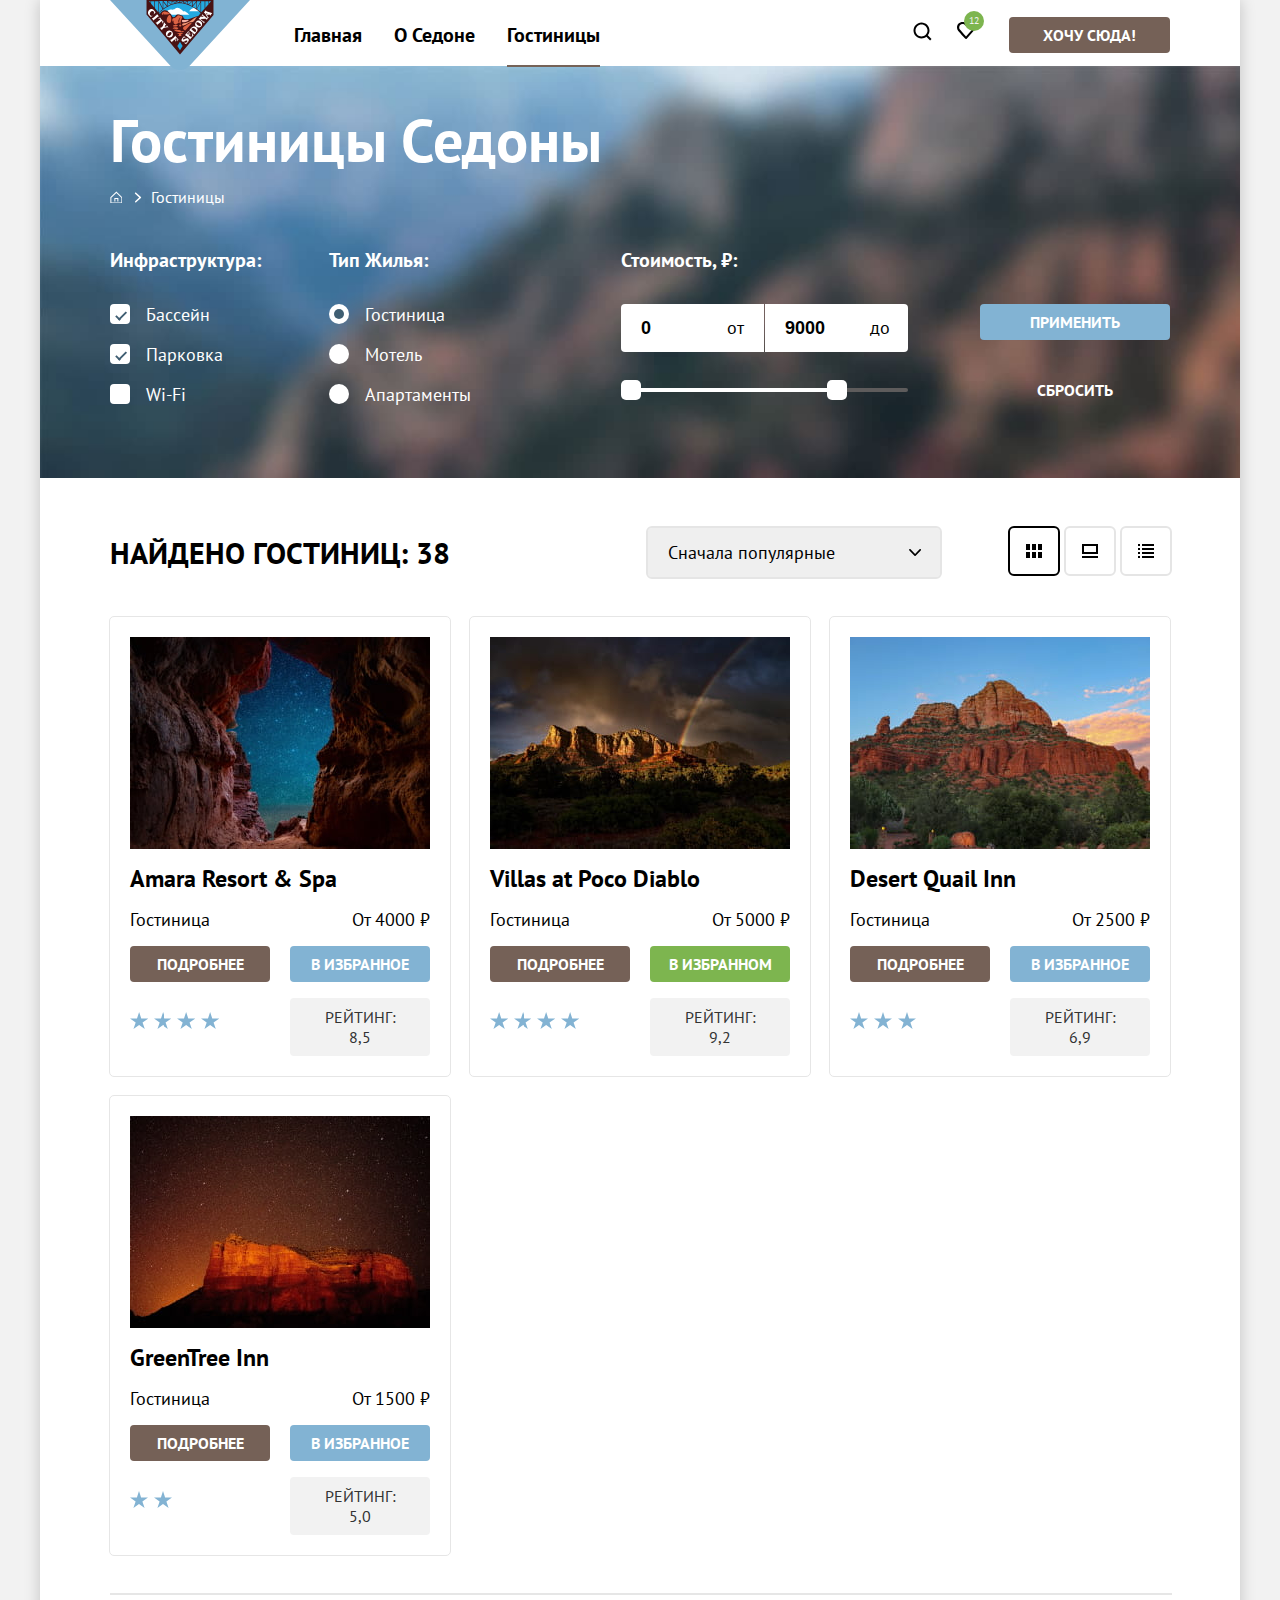
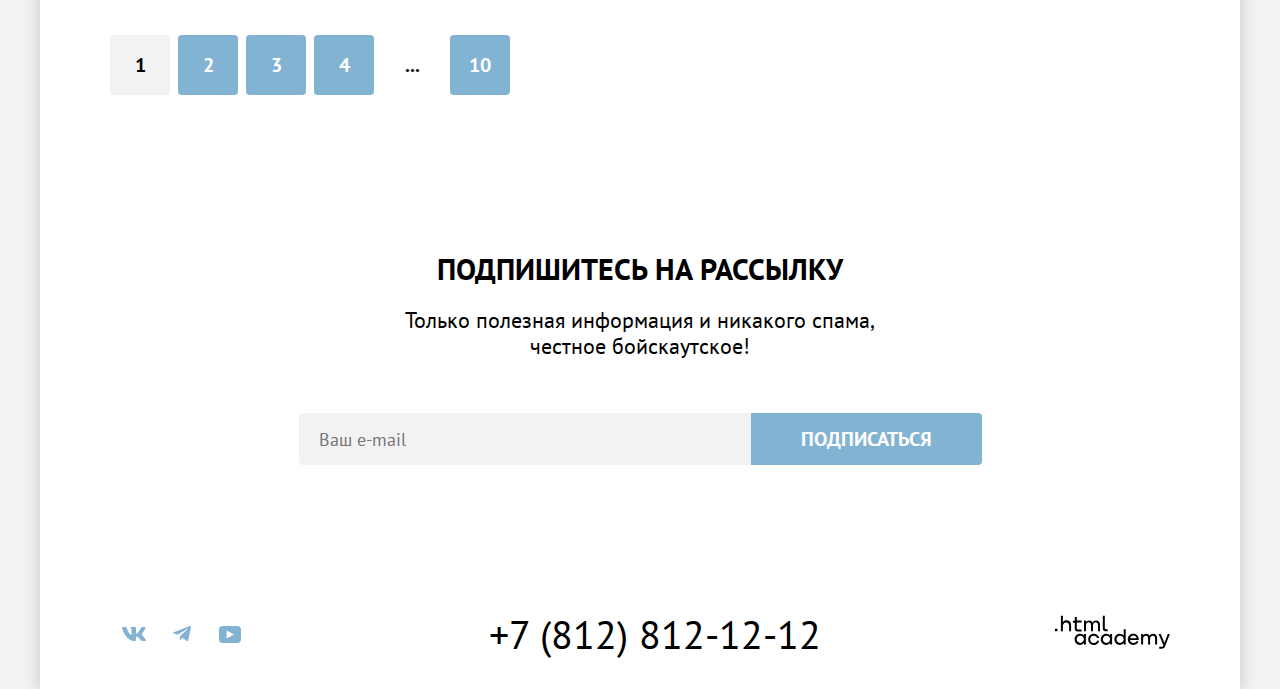
==== commit 8c80283f: "Изменяет описания альтернативы" ====
--- a/catalog.html
+++ b/catalog.html
@@ -13,8 +13,9 @@
     <header class="main-header" data-test="header">
       <!--Навигация и главное меню-->
       <nav class="navigation">
-        <a class="navigation-logo" href="index.html">
-          <svg class="header-logo" xmlns="http://www.w3.org/2000/svg" width="140" height="70" fill="none"
+        <a class="navigation-logo" href="index.html" >
+          <svg class="header-logo" xmlns="http://www.w3.org/2000/svg" width="140" height="70"  role="img"
+          aria-label="Логотип города Седона." fill="none"
             viewBox="0 0 140 70">
             <g clip-path="url(#a)">
               <path fill="#81B3D3" d="M140 0H0l60.362 65.7c5.276 5.8 14 5.8 19.276 0L140 0Z" />
@@ -54,22 +55,24 @@
         <ul class="navigation-list navigation-user">
           <li class="navigation-item">
             <a class="navigation-link user-link" href="#">
-              <svg aria-hidden="true" focusable="false" xmlns="http://www.w3.org/2000/svg" width="20" height="20"
+              <svg aria-hidden="true" focusable="false" xmlns="http://www.w3.org/2000/svg" width="20" height="20" role="img"
+              aria-label="Увеличительное стекло."
                 fill="none" viewBox="0 0 20 20">
                 <path fill="#000"
                   d="m18.5 17.008-3.7-3.68c1-1.292 1.7-2.983 1.7-4.872C16.5 4.08 12.9.5 8.5.5s-8 3.68-8 8.055c0 4.376 3.6 7.956 8 7.956 1.8 0 3.5-.597 4.9-1.69l3.7 3.679 1.4-1.492Zm-10-2.486c-3.3 0-6-2.685-6-5.967 0-3.282 2.7-5.967 6-5.967s6 2.685 6 5.967c0 3.282-2.7 5.967-6 5.967Z" />
               </svg>
-              <span class="visually-hidden">Поиск</span>
+              <span class="visually-hidden">Поиск.</span>
             </a>
           </li>
           <li class="navigation-item">
             <a class="navigation-link user-link" href="#">
-              <svg aria-hidden="true" focusable="false" xmlns="http://www.w3.org/2000/svg" width="20" height="20"
+              <svg aria-hidden="true" focusable="false" xmlns="http://www.w3.org/2000/svg" width="20" height="20" role="img"
+              aria-label="Сердечко."
                 fill="none" viewBox="0 0 20 20">
                 <path fill="#000"
                   d="M8.9 17c-.3 0-.6-.1-.8-.4-5.4-6.1-6.7-7.5-7-7.9C.4 7.8 0 6.6 0 5.4 0 2.4 2.4 0 5.5 0 6.8 0 8 .5 9 1.3 10 .5 11.3 0 12.5 0c3 0 5.5 2.4 5.5 5.4 0 1.3-.5 2.5-1.3 3.4l-7 7.9c-.2.2-.4.3-.8.3Zm-6-9.5c.3.4 3.5 4 6.1 6.9l6.2-7c.5-.5.7-1.2.7-2 0-1.8-1.5-3.3-3.3-3.3-1 0-2 .5-2.7 1.3-.3.3-.6.4-.9.4-.3 0-.6-.2-.8-.4-.7-.8-1.7-1.3-2.7-1.3-1.8 0-3.3 1.5-3.3 3.3-.1.9.3 1.6.7 2.1-.1 0-.1 0 0 0Z" />
               </svg>
-              <span class="visually-hidden">Избранное</span>
+              <span class="visually-hidden">Избранное.</span>
               <span class="favourites-number">12</span>
             </a>
           </li>
@@ -87,12 +90,13 @@
           <ul class="breadcrumbs-list">
             <li class="breadcrumbs-item">
               <a class="breadcrumbs-link" href="index.html">
-                <svg aria-hidden="true" focusable="false" xmlns="http://www.w3.org/2000/svg" width="12" height="12"
+                <svg aria-hidden="true" focusable="false" xmlns="http://www.w3.org/2000/svg" width="12" height="12" role="img"
+                aria-label="Домик."
                   fill="none" viewBox="0 0 12 12">
                   <path fill="#fff" d="m6.371.5-6 5.8v6.2h12V6.3l-6-5.8Zm5 11h-10V6.7l5-4.8 5 4.8v4.8Z" />
                   <path fill="#fff" d="M4.371 10.5h1V8h2v2.5h1V7h-4v3.5Z" />
                 </svg>
-                <span class="visually-hidden">Главная</span>
+                <span class="visually-hidden">Главная.</span>
               </a>
             </li>
             <li class="breadcrumbs-item">
@@ -101,28 +105,29 @@
           </ul>
         </header>
         <!--Фильтр инфраструктуры-->
-        <h2 class="visually-hidden">Поиск гостиниц с фильтрами</h2>
+        <h2 class="visually-hidden">Поиск гостиниц с фильтрами.</h2>
         <form class="hotel-filter" action="https://echo.htmlacademy.ru/" method="get">
-          <fieldset class="ifrastructure-filter">
+          <div class="filter-wrapper">
+          <fieldset class="infrastructure-filter">
             <legend class="filter-title">Инфраструктура:</legend>
             <ul class="filter-list">
               <li class="filter-item">
                 <label class="control">
-                  <input class="visually-hidden control-input" type="checkbox" name="pool" checked />
+                  <input class="visually-hidden control-input" type="checkbox" name="pool" checked >
                   <span class="control-mark"></span>
                   <span class="control-label">Бассейн</span>
                 </label>
               </li>
               <li class="filter-item">
                 <label class="control">
-                  <input class="visually-hidden control-input" type="checkbox" name="parking" checked />
+                  <input class="visually-hidden control-input" type="checkbox" name="parking" checked >
                   <span class="control-mark"></span>
                   <span class="control-label">Парковка</span>
                 </label>
               </li>
               <li class="filter-item">
                 <label class="control">
-                  <input class="visually-hidden control-input" type="checkbox" name="wifi" />
+                  <input class="visually-hidden control-input" type="checkbox" name="wifi" >
                   <span class="control-mark"></span>
                   <span class="control-label">Wi-Fi</span>
                 </label>
@@ -135,31 +140,33 @@
             <ul class="filter-list">
               <li class="filter-item">
                 <label class="control">
-                  <input class="visually-hidden control-input" type="radio" name="hotel-type" value="hotel" checked />
+                  <input class="visually-hidden control-input" type="radio" name="hotel-type" value="hotel" checked >
                   <span class="control-mark"></span>
                   <span class="control-label">Гостиница</span>
                 </label>
               </li>
               <li class="filter-item">
                 <label class="control">
-                  <input class="visually-hidden control-input" type="radio" name="hotel-type" value="motel" />
+                  <input class="visually-hidden control-input" type="radio" name="hotel-type" value="motel" >
                   <span class="control-mark"></span>
                   <span class="control-label">Мотель</span>
                 </label>
               </li>
               <li class="filter-item">
                 <label class="control">
-                  <input class="visually-hidden control-input" type="radio" name="hotel-type" value="appartments" />
+                  <input class="visually-hidden control-input" type="radio" name="hotel-type" value="appartments" >
                   <span class="control-mark"></span>
                   <span class="control-label">Апартаменты</span>
                 </label>
               </li>
             </ul>
           </fieldset>
+        </div>
           <!--Фильтр стоимости жилья-->
+          <div class="catalog-wrapper">
           <fieldset class="catalog-filter-group">
             <legend class="filter-title">Стоимость, ₽:</legend>
-            <div class="range">
+
               <div class="range-wrapper-inputs">
                 <label class="catalog-filter-label">
                   <input class="range-input range-min" type="number" value="0" name="min-price">
@@ -170,26 +177,27 @@
               </div>
               <div class="range-scale">
                 <div class="range-bar" style="width:216px">
-                  <button type="button" class="range-toggle toggle-min">
+                  <button class="range-toggle toggle-min" type="button" >
                     <span class="visually-hidden">Изменить минимальную цену.</span>
                   </button>
-                  <button type="button" class="range-toggle toggle-max">
+                  <button class="range-toggle toggle-max" type="button" >
                     <span class="visually-hidden">Изменить максимальную цену.</span>
                   </button>
                 </div>
               </div>
-            </div>
+
           </fieldset>
           <div class="button-container">
             <button class="button filter-button" type="submit">Применить</button>
             <button class="button reset-button" type="reset">Сбросить</button>
           </div>
+        </div>
         </form>
       </div>
       <!--Каталог гостиниц-->
       <section class="catalog" data-test="catalog">
         <div class="sorting-container">
-          <h2 class="visually-hidden">Каталог гостиниц</h2>
+          <h2 class="visually-hidden">Каталог гостиниц.</h2>
           <p class="heading-font-three">Найдено гостиниц: 38</p>
           <!--Вложенный список-->
           <div class="sorting-type">
@@ -199,50 +207,53 @@
               <option value="expensive">Сначала дорогие</option>
             </select>
           </div>
-
-          <a class="card-grid-current" href="#">
-            <svg aria-hidden="true" focusable="false" xmlns="http://www.w3.org/2000/svg" width="16" height="14"
-              fill="none" viewBox="0 0 16 14">
-              <g fill="#000" clip-path="url(#a)">
-                <path d="M4 0H0v6h4V0ZM16 0h-4v6h4V0ZM10 0H6v6h4V0ZM4 8H0v6h4V8ZM16 8h-4v6h4V8ZM10 8H6v6h4V8Z" />
-              </g>
-              <defs>
-                <clipPath id="a">
-                  <path fill="#fff" d="M0 0h16v14H0z" />
-                </clipPath>
-              </defs>
-            </svg>
-            <span class="visually-hidden">Показать карточки</span>
-          </a>
-          <a class="card-grid-toggle" href="#">
-            <svg aria-hidden="true" focusable="false" xmlns="http://www.w3.org/2000/svg" width="16" height="14"
-              fill="none" viewBox="0 0 16 14">
-              <path fill="#000" d="M16 12H0v2h16v-2ZM14 2v6H2V2h12Zm2-2H0v10h16V0Z" />
-            </svg>
-            <span class="visually-hidden">Показать слайдшоу</span>
-          </a>
-          <a class="card-grid-toggle" href="#">
-            <svg aria-hidden="true" focusable="false" width="16" height="14" viewBox="0 0 16 14" fill="none"
-              xmlns="http://www.w3.org/2000/svg">
-              <path d="M2 0H0V2H2V0Z" fill="black" />
-              <path d="M16 0H4V2H16V0Z" fill="black" />
-              <path d="M2 4H0V6H2V4Z" fill="black" />
-              <path d="M16 4H4V6H16V4Z" fill="black" />
-              <path d="M2 8H0V10H2V8Z" fill="black" />
-              <path d="M16 8H4V10H16V8Z" fill="black" />
-              <path d="M2 12H0V14H2V12Z" fill="black" />
-              <path d="M16 12H4V14H16V12Z" fill="black" />
-            </svg>
-            <span class="visually-hidden">Показать список</span>
-          </a>
-
+          <div class="toggle-wrapper">
+            <a class=" card-grid-toggle card-grid-current" href="#">
+              <svg class="toggle-icon" aria-hidden="true" focusable="false" xmlns="http://www.w3.org/2000/svg"
+                width="16" height="14" role="img"
+                aria-label="Карточки." fill="none" viewBox="0 0 16 14">
+                <g fill="#000" clip-path="url(#a)">
+                  <path d="M4 0H0v6h4V0ZM16 0h-4v6h4V0ZM10 0H6v6h4V0ZM4 8H0v6h4V8ZM16 8h-4v6h4V8ZM10 8H6v6h4V8Z" />
+                </g>
+                <defs>
+                  <clipPath id="a">
+                    <path fill="#fff" d="M0 0h16v14H0z" />
+                  </clipPath>
+                </defs>
+              </svg>
+              <span class="visually-hidden">Показать карточки.</span>
+            </a>
+            <a class="card-grid-toggle" href="#">
+              <svg class="toggle-icon" aria-hidden="true" focusable="false" xmlns="http://www.w3.org/2000/svg"
+                width="16" height="14" role="img"
+              aria-label="Слайдшоу." fill="none" viewBox="0 0 16 14">
+                <path fill="#000" d="M16 12H0v2h16v-2ZM14 2v6H2V2h12Zm2-2H0v10h16V0Z" />
+              </svg>
+              <span class="visually-hidden">Показать слайдшоу.</span>
+            </a>
+            <a class="card-grid-toggle" href="#">
+              <svg class="toggle-icon" aria-hidden="true" focusable="false" width="16" height="14" role="img"
+              aria-label="Список." viewBox="0 0 16 14"
+                fill="none" xmlns="http://www.w3.org/2000/svg">
+                <path d="M2 0H0V2H2V0Z" fill="black" />
+                <path d="M16 0H4V2H16V0Z" fill="black" />
+                <path d="M2 4H0V6H2V4Z" fill="black" />
+                <path d="M16 4H4V6H16V4Z" fill="black" />
+                <path d="M2 8H0V10H2V8Z" fill="black" />
+                <path d="M16 8H4V10H16V8Z" fill="black" />
+                <path d="M2 12H0V14H2V12Z" fill="black" />
+                <path d="M16 12H4V14H16V12Z" fill="black" />
+              </svg>
+              <span class="visually-hidden">Показать список.</span>
+            </a>
+          </div>
         </div>
         <!--Карточки гостиниц-->
         <ul class="hotel-list">
           <li class="hotel-card">
             <a class="hotel-card-link" href="#">
               <img class="hotel-card-image" src="images/hotels/hotel-1.jpg" width="300" height="212"
-                alt="Amara Resort & Spa." />
+                alt="Огромная арка в скале, сквозь которую видно ночное небо." >
               <h3 class="hotel-card-title">Amara Resort & Spa</h3>
             </a>
             <p class="hotel-card-type">Гостиница</p>
@@ -250,7 +261,7 @@
             <a class="button more-button" href="#">Подробнее</a>
             <button class="button favorites-button">В избранное</button>
             <p class="hotel-star hotel-star-4">
-              <span class="visually-hidden">4 звезды</span>
+              <span class="visually-hidden">4 звезды.</span>
             </p>
             <p class="hotel-rating">Рейтинг: 8,5</p>
           </li>
@@ -258,7 +269,7 @@
           <li class="hotel-card">
             <a class="hotel-card-link" href="#">
               <img class="hotel-card-image" src="images/hotels/hotel-2.jpg" width="300" height="212"
-                alt="Villas at Poco Diablo." />
+                alt="Песчаные скалы у подножья которых лес, на фоне пасмурного неба и радуги." >
               <h3 class="hotel-card-title">Villas at Poco Diablo</h3>
             </a>
             <p class="hotel-card-type">Гостиница</p>
@@ -266,7 +277,7 @@
             <a class="button more-button" href="#">Подробнее</a>
             <button class="button favorites-button active-button">В избранном</button>
             <p class="hotel-star hotel-star-4">
-              <span class="visually-hidden">4 звезды</span>
+              <span class="visually-hidden">4 звезды.</span>
             </p>
             <p class="hotel-rating">Рейтинг: 9,2</p>
           </li>
@@ -274,7 +285,7 @@
           <li class="hotel-card">
             <a class="hotel-card-link" href="#">
               <img class="hotel-card-image" src="images/hotels/hotel-3.jpg" width="300" height="212"
-                alt="Desert Quail Inn." />
+                alt="Утес красного цвета, у подножья зеленый лес, на фоне ясного неба." >
               <h3 class="hotel-card-title">Desert Quail Inn</h3>
             </a>
             <p class="hotel-card-type">Гостиница</p>
@@ -282,16 +293,16 @@
             <a class="button more-button" href="#">Подробнее</a>
             <button class="button favorites-button">В избранное</button>
             <p class="hotel-star hotel-star-3">
-              <span class="visually-hidden">3 звезды</span>
+              <span class="visually-hidden">3 звезды.</span>
             </p>
             <p class="hotel-rating">Рейтинг: 6,9</p>
-            </div>
+
           </li>
 
           <li class="hotel-card">
             <a class="hotel-card-link" href="#">
               <img class="hotel-card-image" src="images/hotels/hotel-4.jpg" width="300" height="212"
-                alt="GreenTree Inn." />
+                alt="Скала красного цвета, на фоне ночного звездного неба." >
               <h3 class="hotel-card-title">GreenTree Inn</h3>
             </a>
             <p class="hotel-card-type">Гостиница</p>
@@ -299,10 +310,10 @@
             <a class="button more-button" href="#">Подробнее</a>
             <button class="button favorites-button">В избранное</button>
             <p class="hotel-star hotel-star-2">
-              <span class="visually-hidden">2 звезды</span>
+              <span class="visually-hidden">2 звезды.</span>
             </p>
             <p class="hotel-rating">Рейтинг: 5,0</p>
-            </div>
+
           </li>
         </ul>
         <!--Пагинация-->
@@ -336,7 +347,7 @@
       <form class="subscribe-form" action="https://echo.htmlacademy.ru/" method="post">
         <p class="subscribe-form-label">
           <label for="subscribe-form">
-            <input class="field" type="email" id="subscribe-form" name="subscribe-form" placeholder="Ваш e-mail" />
+            <input class="field" type="email" id="subscribe-form" name="subscribe-form" placeholder="Ваш e-mail" required>
           </label>
           <button class="button subscribe-button">Подписаться</button>
         </p>
@@ -348,33 +359,36 @@
         <ul class="footer-social-list">
           <li class="footer-social-item">
             <a class="link-vkontakte" href="https://vk.com/htmlacademy">
-              <svg class="logo-vk" aria-hidden="true" focusable="false" xmlns="http://www.w3.org/2000/svg" width="24"
-                height="14" viewBox="0 0 24 14">
+              <svg class="social-logo" aria-hidden="true" focusable="false" xmlns="http://www.w3.org/2000/svg" width="24" height="14" role="img"
+              aria-label=" Логотип вконтакте."
+                 viewBox="0 0 24 14">
                 <path fill-rule="evenodd"
                   d="M23.45.948c.166-.546 0-.948-.795-.948H20.03c-.668 0-.976.347-1.143.73 0 0-1.335 3.196-3.226 5.272-.612.602-.89.793-1.224.793-.167 0-.418-.191-.418-.738V.948c0-.656-.184-.948-.74-.948H9.151c-.417 0-.668.304-.668.593 0 .621.946.765 1.043 2.513v3.798c0 .833-.153.984-.487.984-.89 0-3.055-3.211-4.34-6.885C4.45.288 4.198 0 3.527 0H.9C.15 0 0 .347 0 .73c0 .682.89 4.07 4.145 8.551C6.315 12.341 9.37 14 12.153 14c1.669 0 1.875-.368 1.875-1.003v-2.313c0-.737.158-.884.687-.884.39 0 1.057.192 2.615 1.667C19.11 13.216 19.403 14 20.405 14h2.625c.75 0 1.126-.368.91-1.096-.238-.724-1.088-1.775-2.215-3.022-.612-.71-1.53-1.475-1.809-1.858-.389-.491-.278-.71 0-1.147 0 0 3.2-4.426 3.533-5.929h.001Z"
                   clip-rule="evenodd" />
               </svg>
-              <span class="visually-hidden">ВКонтакте</span>
+              <span class="visually-hidden">ВКонтакте.</span>
             </a>
           </li>
           <li class="footer-social-item">
             <a class="link-telegram" href="https://t.me/htmlacademy">
-              <svg class="logo-tg" aria-hidden="true" focusable="false" xmlns="http://www.w3.org/2000/svg" width="18"
-                height="16" fill="none" viewBox="0 0 18 16">
+              <svg class="social-logo" aria-hidden="true" focusable="false" xmlns="http://www.w3.org/2000/svg" width="18"
+                height="16" role="img"
+                aria-label="Логотип телеграм." fill="none" viewBox="0 0 18 16">
                 <path
                   d="M16.785.1.84 6.247C-.248 6.685-.24 7.292.64 7.563L4.735 8.84l9.472-5.976c.448-.273.857-.126.52.172L7.053 9.962H7.05h.002l-.283 4.22c.414 0 .597-.19.829-.413l1.988-1.934 4.136 3.055c.762.42 1.31.204 1.5-.706L17.938 1.39c.278-1.114-.425-1.619-1.153-1.29Z" />
               </svg>
-              <span class="visually-hidden">Телеграм</span>
+              <span class="visually-hidden">Телеграм.</span>
             </a>
           </li>
           <li class="footer-social-item">
             <a class="link-youtube" href="https://www.youtube.com/user/htmlacademyru">
-              <svg class="logo-yt" aria-hidden="true" focusable="false" xmlns="http://www.w3.org/2000/svg" width="22"
-                height="17" fill="none" viewBox="0 0 22 17">
+              <svg class="social-logo" aria-hidden="true" focusable="false" xmlns="http://www.w3.org/2000/svg" width="22" height="17" role="img"
+              aria-label="Логотип Youtube."
+                 fill="none" viewBox="0 0 22 17">
                 <path
                   d="M18.607 0H3.174C1.314 0 0 1.594 0 3.4v10.094C0 15.406 1.313 17 3.174 17h15.652C20.468 17 22 15.406 22 13.6V3.4C21.781 1.594 20.468 0 18.607 0ZM7.662 12.537V4.463L14.995 8.5l-7.333 4.037Z" />
               </svg>
-              <span class="visually-hidden">YouTube</span>
+              <span class="visually-hidden">YouTube.</span>
             </a>
           </li>
         </ul>
@@ -382,7 +396,8 @@
         <a class="phone-number" href="tel:+78128121212">+7 (812) 812-12-12</a>
         <a href="https://htmlacademy.ru">
           <svg class="logo-htmlacademy" aria-hidden="true" focusable="false" xmlns="http://www.w3.org/2000/svg"
-            width="115" height="34" fill="none" viewBox="0 0 115 34">
+            width="115" height="34" role="img"
+            aria-label="Логотип HTML-Academy." fill="none" viewBox="0 0 115 34">
             <path
               d="M0 13.723v2.6h2.5v-2.6H0ZM11.6 5.323c-1.6 0-2.8.7-3.6 1.7h-.1v-6.2h-2v15.5h2v-5.3c0-2.1 1.3-3.6 3.3-3.6 1.8 0 2.9 1.4 2.9 3.2v5.7h2v-6.1c.1-3-1.8-4.9-4.5-4.9ZM26.6 5.623h-4.8v-3.7h-2v3.8h-1.9v2h1.9v6c0 1.7 1 2.7 2.7 2.7h4.1v-2h-3.7c-.7 0-1.1-.4-1.1-1.1v-5.7h4.8v-2ZM41.1 5.423c-1.6 0-2.9.8-3.5 2.1h-.1c-.6-1.2-1.8-2.1-3.4-2.1-1.4 0-2.5.8-3.1 1.8h-.1v-1.6H29v10.6h2v-5.4c0-2 1-3.5 2.6-3.5 1.5 0 2.4 1 2.4 2.6v6.3h2v-5.6c0-2.4 1.4-3.3 2.6-3.3 1.5 0 2.4 1 2.4 2.6v6.3h2v-6.5c.1-2.5-1.4-4.3-3.9-4.3ZM47.8 13.523c0 1.7 1 2.7 2.8 2.7h2v-2h-1.7c-.7 0-1.1-.4-1.1-1.1V.823h-2v12.7ZM28.9 20.523c-.9-1.1-2.2-1.8-3.9-1.8-3.1 0-5.4 2.3-5.4 5.6s2.3 5.6 5.4 5.6c1.8 0 3-.8 3.8-1.9h.1v1.6h2v-10.6h-2v1.5Zm-3.6 7.4c-2.2 0-3.6-1.6-3.6-3.6s1.4-3.6 3.6-3.6 3.6 1.6 3.6 3.6c0 1.9-1.4 3.6-3.6 3.6ZM44.2 22.823c-.5-2.4-2.6-4.1-5.4-4.1-3.4 0-5.6 2.5-5.6 5.6 0 3.1 2.2 5.6 5.6 5.6 2.8 0 4.9-1.8 5.4-4.2h-2.1c-.4 1.3-1.7 2.3-3.3 2.3-2.2 0-3.6-1.6-3.6-3.6s1.4-3.6 3.6-3.6c1.6 0 2.8 1 3.3 2.2h2.1v-.2ZM55.1 20.523c-.9-1.1-2.2-1.8-3.9-1.8-3.1 0-5.4 2.3-5.4 5.6s2.3 5.6 5.4 5.6c1.8 0 3-.8 3.8-1.9h.1v1.6h2v-10.6h-2v1.5Zm-3.6 7.4c-2.2 0-3.6-1.6-3.6-3.6s1.4-3.6 3.6-3.6 3.6 1.6 3.6 3.6c0 1.9-1.5 3.6-3.6 3.6ZM68.7 20.623c-.9-1.1-2.2-1.9-3.9-1.9-3.1 0-5.4 2.3-5.4 5.6s2.2 5.6 5.4 5.6c1.7 0 3-.8 3.8-1.8h.1v1.5h2v-15.4h-2v6.4Zm-3.6 7.3c-2.2 0-3.6-1.6-3.6-3.6s1.4-3.6 3.6-3.6 3.6 1.6 3.6 3.6c-.1 2-1.5 3.6-3.6 3.6ZM78.3 18.723c-3.3 0-5.5 2.5-5.5 5.6 0 3 2.1 5.6 5.5 5.6 2.5 0 4.5-1.3 5.2-3.6h-2.1c-.5 1-1.6 1.6-3 1.6-1.9 0-3.3-1.3-3.4-2.9h8.8c.2-3.6-2-6.3-5.5-6.3Zm0 1.9c1.7 0 3 1 3.3 2.6h-6.5c.3-1.5 1.5-2.6 3.2-2.6ZM98.2 18.723c-1.6 0-2.9.8-3.6 2h-.1c-.6-1.2-1.8-2-3.4-2-1.4 0-2.5.7-3.1 1.8v-1.5h-1.9v10.6h2v-5.4c0-2 1-3.4 2.6-3.5 1.5 0 2.4 1 2.4 2.6v6.3h2v-5.6c0-2.4 1.4-3.3 2.6-3.3 1.5 0 2.4 1 2.4 2.6v6.3h2v-6.5c.1-2.6-1.4-4.4-3.9-4.4ZM109.4 27.823l-3.6-8.9h-2.2l4.8 11.6c-.3.9-.7 1.2-1.7 1.2h-2.5v2h2.5c1.8 0 2.8-.8 3.5-2.6l4.7-12.2h-2.1l-3.4 8.9Z" />
           </svg>
--- a/styles/styles.css
+++ b/styles/styles.css
@@ -8,7 +8,7 @@
 
 @font-face {
   font-family: "PT Sans";
-  font-style: bold;
+  font-style: bold ;
   font-weight: 700;
   src: url("../fonts/ptsans-700.woff2") format("woff2");
   font-display: swap;
@@ -135,6 +135,7 @@
   cursor: pointer;
   top: 14px;
   left: 10px;
+  background-color: transparent;
 }
 
 .minus-button::after {
@@ -181,6 +182,7 @@
   cursor: pointer;
   top: 14px;
   right: 10px;
+  background-color: transparent;
 }
 
 .plus-button::before,
@@ -203,6 +205,9 @@
 
 .header-logo {
   display: block;
+  position: absolute;
+  bottom: 0;
+  top: 0;
 }
 
 .navigation-logo {
@@ -213,6 +218,7 @@
 
 .navigation {
   display: flex;
+  position: relative;
   width: 1060px;
   margin: 0 auto;
   align-items: center;
@@ -271,6 +277,7 @@
   background-color: #756157;
   background-repeat: no-repeat;
   text-align: center;
+  max-height: 485px;
 
 
 
@@ -318,10 +325,11 @@
 }
 
 .heading-font-three {
+  width: 438px;
   font-size: 30px;
   font-weight: 700;
   line-height: 36px;
-  text-align: center;
+  align-self: center;
   text-transform: uppercase;
   margin: 0;
 }
@@ -344,10 +352,13 @@
 }
 
 .favourites-number {
-  font-family: "PT Sans" sans-serif;
+  font-family:"PT Sans" sans-serif ;
   font-size: 10px;
   font-weight: 400;
   line-height: 10px;
+  min-width: 20px;
+  min-height: 20px;
+  box-sizing: border-box;
   padding: 5px;
   color: #F2F2F2;
   background-color: #7DB54F;
@@ -405,7 +416,7 @@
   content: "";
   width: 60px;
   height: 2px;
-  bottom: 204px;
+  bottom: 206px;
   left: 170px;
   right: 170px;
   position: absolute;
@@ -416,7 +427,7 @@
   content: "";
   width: 60px;
   height: 2px;
-  bottom: 204px;
+  bottom: 195px;
   left: 170px;
   right: 170px;
   position: absolute;
@@ -445,12 +456,18 @@
 
 .services-content {
   display: flex;
-  justify-content: center;
+  min-width: 230px;
   align-items: center;
   flex-direction: column;
   padding: 80px 85px 81px;
 }
 
+.services-icon {
+  width: 75px;
+  height: 72px;
+
+}
+
 /*Цвета*/
 
 .background-grey-soft {
@@ -495,18 +512,21 @@
 }
 
 .services-title {
+  word-break: break-word;
   margin-top: 30px;
   margin-bottom: 30px;
   font-size: 24px;
   font-weight: 700;
   line-height: 28px;
   text-align: center;
-  text-transform: uppercase
+  text-transform: uppercase;
+
 }
 
 .services-description {
   padding: 0;
   margin: 0;
+  word-break: break-word;
 }
 
 .hotel-search {
@@ -526,6 +546,7 @@
 }
 
 .subscribe-form-label {
+  margin: 0;
   display: flex;
   flex-direction: row;
   justify-content: center;
@@ -539,9 +560,9 @@
   border-radius: 4px 0 0 4px;
   padding: 12px 20px;
   border: none;
-  min-height: 28px;
+  min-height: 52px;
   font: inherit;
-
+  box-sizing: border-box;
 }
 
 .newsletter-catalog-subs {
@@ -553,7 +574,7 @@
   display: flex;
   width: 1060px;
   align-items: center;
-  padding: 40px 70px 30px;
+  padding: 45px 70px 35px;
   justify-content: space-between;
 }
 
@@ -688,7 +709,7 @@
 .modal-title {
   margin: 0;
   margin-bottom: 64px;
-  font-family: 'PT Sans' sans-serif;
+  font-family:'PT Sans' sans-serif ;
   font-style: normal;
   font-weight: 700;
   font-size: 30px;
@@ -712,7 +733,7 @@
   margin: 0;
   margin-left: 157px;
   margin-bottom: 23px;
-  font-family: 'PT Sans' sans-serif;
+  font-family:'PT Sans' sans-serif ;
   font-style: normal;
   font-weight: 400;
   font-size: 16px;
@@ -739,7 +760,7 @@
 }
 
 .title-form {
-  font-family: 'PT Sans' sans-serif;
+  font-family: 'PT Sans', sans-serif;
   font-style: normal;
   font-weight: 700;
   font-size: 20px;
@@ -817,7 +838,6 @@
   right: 0;
   margin-left: auto;
   margin-right: auto;
-  rotate: 180deg;
 }
 
 .date-form-field {
@@ -858,6 +878,7 @@
 .date-icon {
   background-image: url(../images/date-icon.svg);
   background-repeat: no-repeat;
+  background-position: center;
   width: 20px;
   height: 20px;
   opacity: 0.3;
@@ -866,6 +887,7 @@
   top: 13px;
   right: 19px;
   cursor: pointer;
+
 }
 
 .guest-form-field {
@@ -878,6 +900,7 @@
   line-height: 20px;
   color: #000000;
   border-radius: 4px;
+  text-align: center;
 }
 
 input[type='number'] {
@@ -909,7 +932,7 @@
 }
 
 .search-form-button {
-  font-family: 'PT Sans' sans-serif;
+  font-family:'PT Sans' sans-serif ;
   font-style: normal;
   font-weight: 700;
   font-size: 20px;
@@ -1010,16 +1033,23 @@
 .hotel-filter {
   display: flex;
   flex-direction: row;
+  width: 1060px;
+  justify-content: space-between;
+}
+
+.filter-wrapper {
+  display: flex;
+  width: 370px;
+  justify-content: space-between;
 }
 
 /* Фильтр инфраструктуры */
 
-.ifrastructure-filter {
+.infrastructure-filter {
   border: 0 none;
   width: 151px;
   padding: 0;
   margin: 0;
-  margin-right: 70px;
 }
 
 .filter-list {
@@ -1029,18 +1059,20 @@
   list-style-type: none;
   margin: 0;
   padding: 0;
-
-}
-
-
-
+  min-height: 101px;
+  justify-content: space-between;
+
+}
+
+
+/*
 .filter-item {
   display: flex;
   flex-direction: column;
   margin: 0;
   padding: 0;
   padding-bottom: 16px;
-}
+} */
 
 .filter-item:nth-child(3n) {
   padding-bottom: 0;
@@ -1072,9 +1104,9 @@
   outline: 3px solid #83B3D3;
 }
 
-.control:active .control-mark,
-.control:active .control-label {
-  border: 2px solid #83B3D3;
+.control-input:active + .control-mark,
+.control-input:active + .control-label {
+  outline: 2px solid #83B3D3;
   box-shadow: 0 7px 15px rgba(0, 0, 0, 0.4);
   opacity: 0.3;
 }
@@ -1129,14 +1161,19 @@
   width: 151px;
   padding: 0;
   margin: 0;
-  margin-right: 140px;
+}
+
+.catalog-wrapper {
+  display: flex;
+  width: 549px;
+    justify-content: space-between;
 }
 
 .catalog-filter-group {
   border: 0 none;
   margin: 0;
   padding: 0;
-  margin-right: 70px;
+
 
 }
 
@@ -1149,6 +1186,7 @@
   justify-content: space-between;
   position: relative;
 }
+
 .range-wrapper-inputs::before {
   content: "от";
   position: absolute;
@@ -1161,6 +1199,7 @@
   top: 12px;
   left: 106px;
 }
+
 .range-wrapper-inputs::after {
   content: "до";
   position: absolute;
@@ -1171,7 +1210,7 @@
   line-height: 24px;
   color: #000000;
   top: 12px;
-  right: 12px;
+  right: 18px;
 
 }
 
@@ -1282,7 +1321,7 @@
   column-gap: 20px;
   justify-content: center;
   padding: 20px;
-  border: 1px solid #E6E6E6;
+  outline: 1px solid #E6E6E6;
   border-radius: 4px;
 }
 
@@ -1296,7 +1335,7 @@
   margin: 0;
   color: #000000;
   grid-column: 1/3;
-  font-family: 'PT Sans' sans-serif;
+  font-family:'PT Sans' sans-serif ;
   font-style: normal;
   font-weight: 700;
   font-size: 24px;
@@ -1342,21 +1381,21 @@
   display: inline-block;
   background-image: url(../images/star.svg);
   background-repeat: space;
-  padding: 10px 10px;
+  padding: 15px;
   margin: 0;
   align-self: center;
 }
 
 .hotel-star-2 {
-  width: 17px;
+  width: 12px;
 }
 
 .hotel-star-3 {
-  width: 35px;
+  width: 36px;
 }
 
 .hotel-star-4 {
-  width: 55px;
+  width: 59px;
 }
 
 /*Вложенный список*/
@@ -1369,8 +1408,9 @@
 .sorting-container {
   display: flex;
   flex-direction: row;
+  flex-wrap: wrap;
   justify-content: space-between;
-  align-items: center;
+  align-items: flex-start;
   margin-bottom: 40px;
 
 }
@@ -1383,14 +1423,15 @@
 .select-control {
   width: 292px;
   padding: 14px 20px 14px 20px;
-  border: 2px solid #E5E5E5;
+  border: none;
+  outline: 2px solid #E5E5E5;
   border-radius: 4px;
   appearance: none;
   box-sizing: border-box;
   font: inherit;
   background-image: url(../images/arrow-down.svg);
   background-repeat: no-repeat;
-  background-position: right 16px center;
+  background-position: right 19px center;
 }
 
 .select-control:hover {
@@ -1410,14 +1451,26 @@
   color: rgba(0, 0, 0, 0.3);
 }
 
+.toggle-wrapper {
+  display: flex;
+  width: 160px;
+  justify-content: space-between;
+  flex-wrap: wrap;
+}
+
 .card-grid-toggle {
   display: flex;
   align-items: center;
   justify-content: center;
   padding: 16px 16px;
-  border: 2px solid #e5e5e5;
+  outline: 2px solid #e5e5e5;
   border-radius: 4px;
-  margin-right: 8px;
+
+}
+
+.toggle-icon {
+  width: 16px;
+  height: 14px;
 }
 
 .card-grid-toggle:nth-child(3n) {
@@ -1429,9 +1482,9 @@
   align-items: center;
   justify-content: center;
   padding: 16px 16px;
-  border: 2px solid #000000;
+  outline: 2px solid #000000;
   border-radius: 4px;
-  margin-right: 8px;
+
 }
 
 /*Пагинация*/
@@ -1523,28 +1576,33 @@
 }
 
 /*navigation-button*/
+.more-button:hover,
 .search-button:hover,
 .navigation-button:hover {
   background-color: #615048;
 }
 
+.more-button:focus,
 .search-button:focus,
 .navigation-button:focus {
   background-color: #615048;
 }
 
+.more-button:active,
 .search-button:active,
 .navigation-button:active {
   background-color: #756157;
   color: rgba(255, 255, 255, 0.3);
 }
 
+.more-button:disabled,
 .search-button:disabled,
 .navigation-button:disabled {
   background-color: #E5E5E5;
   color: #FFFFFF;
 }
 
+.more-button:disabled:hover,
 .search-button:disabled:hover,
 .navigation-button:disabled:hover {
   background-color: #E5E5E5;
@@ -1622,68 +1680,43 @@
 }
 
 /*logo-vk*/
-.logo-vk {
+.social-logo {
   fill: #83B3D3;
-  ;
-}
-
-.logo-vk:hover {
+
+}
+
+.link-vkontakte:hover .social-logo,
+.link-telegram:hover .social-logo,
+.link-youtube:hover .social-logo{
   fill: #68A2CA;
 }
 
-.logo-vk:focus {
+.link-vkontakte:focus .social-logo,
+.link-telegram:focus .social-logo,
+.link-youtube:focus .social-logo {
   fill: #68A2CA;
 }
 
-.logo-vk:active {
+
+.link-vkontakte:active .social-logo,
+.link-telegram:active .social-logo,
+.link-youtube:active .social-logo{
   fill: rgba(104, 162, 202, 0.3);
 }
 
-/*logo-tg*/
-.logo-tg {
-  fill: #83B3D3;
-  ;
-}
-
-.logo-tg:hover {
-  fill: #68A2CA;
-}
-
-.logo-tg:focus {
-  fill: #68A2CA;
-}
-
-.logo-tg:active {
-  fill: rgba(104, 162, 202, 0.3);
-}
-
-/*logo-yt*/
-.logo-yt {
-  fill: #83B3D3;
-  ;
-}
-
-.logo-yt:hover {
-  fill: #68A2CA;
-}
-
-.logo-yt:focus {
-  fill: #68A2CA;
-}
-
-.logo-yt:active {
-  fill: rgba(104, 162, 202, 0.3);
-}
 
 /*phone-number*/
+.logo-htmlacademy:hover,
 .phone-number:hover {
   color: #756157;
 }
 
+.logo-htmlacademy:focus,
 .phone-number:focus {
   color: #756157;
 }
 
+.logo-htmlacademy:active,
 .phone-number:active {
   color: rgba(117, 97, 87, 0.3);
 }
@@ -1693,17 +1726,6 @@
   fill: #000000;
 }
 
-.logo-htmlacademy:hover {
-  fill: #756157;
-}
-
-.logo-htmlacademy:focus {
-  fill: #756157
-}
-
-.logo-htmlacademy:active {
-  fill: rgba(117, 97, 87, 0.3);
-}
 
 /*card-grid-toggle*/
 .card-grid-toggle:hover {
@@ -1717,33 +1739,6 @@
 .card-grid-toggle:active {
   outline: 2px solid #000000;
 }
-
-/*more-button*/
-.more-button:hover {
-  background-color: #615048;
-}
-
-.more-button:focus {
-  background-color: #615048;
-}
-
-.more-button:active {
-  background-color: #756157;
-  color: rgba(255, 255, 255, 0.3);
-}
-
-.more-button:disabled {
-  background-color: #E5E5E5;
-  color: #FFFFFF;
-}
-
-.more-button:disabled:hover {
-  background-color: #E5E5E5;
-  color: #FFFFFF;
-  outline: none;
-  cursor: default;
-}
-
 
 /*active-button*/
 .active-button:hover {
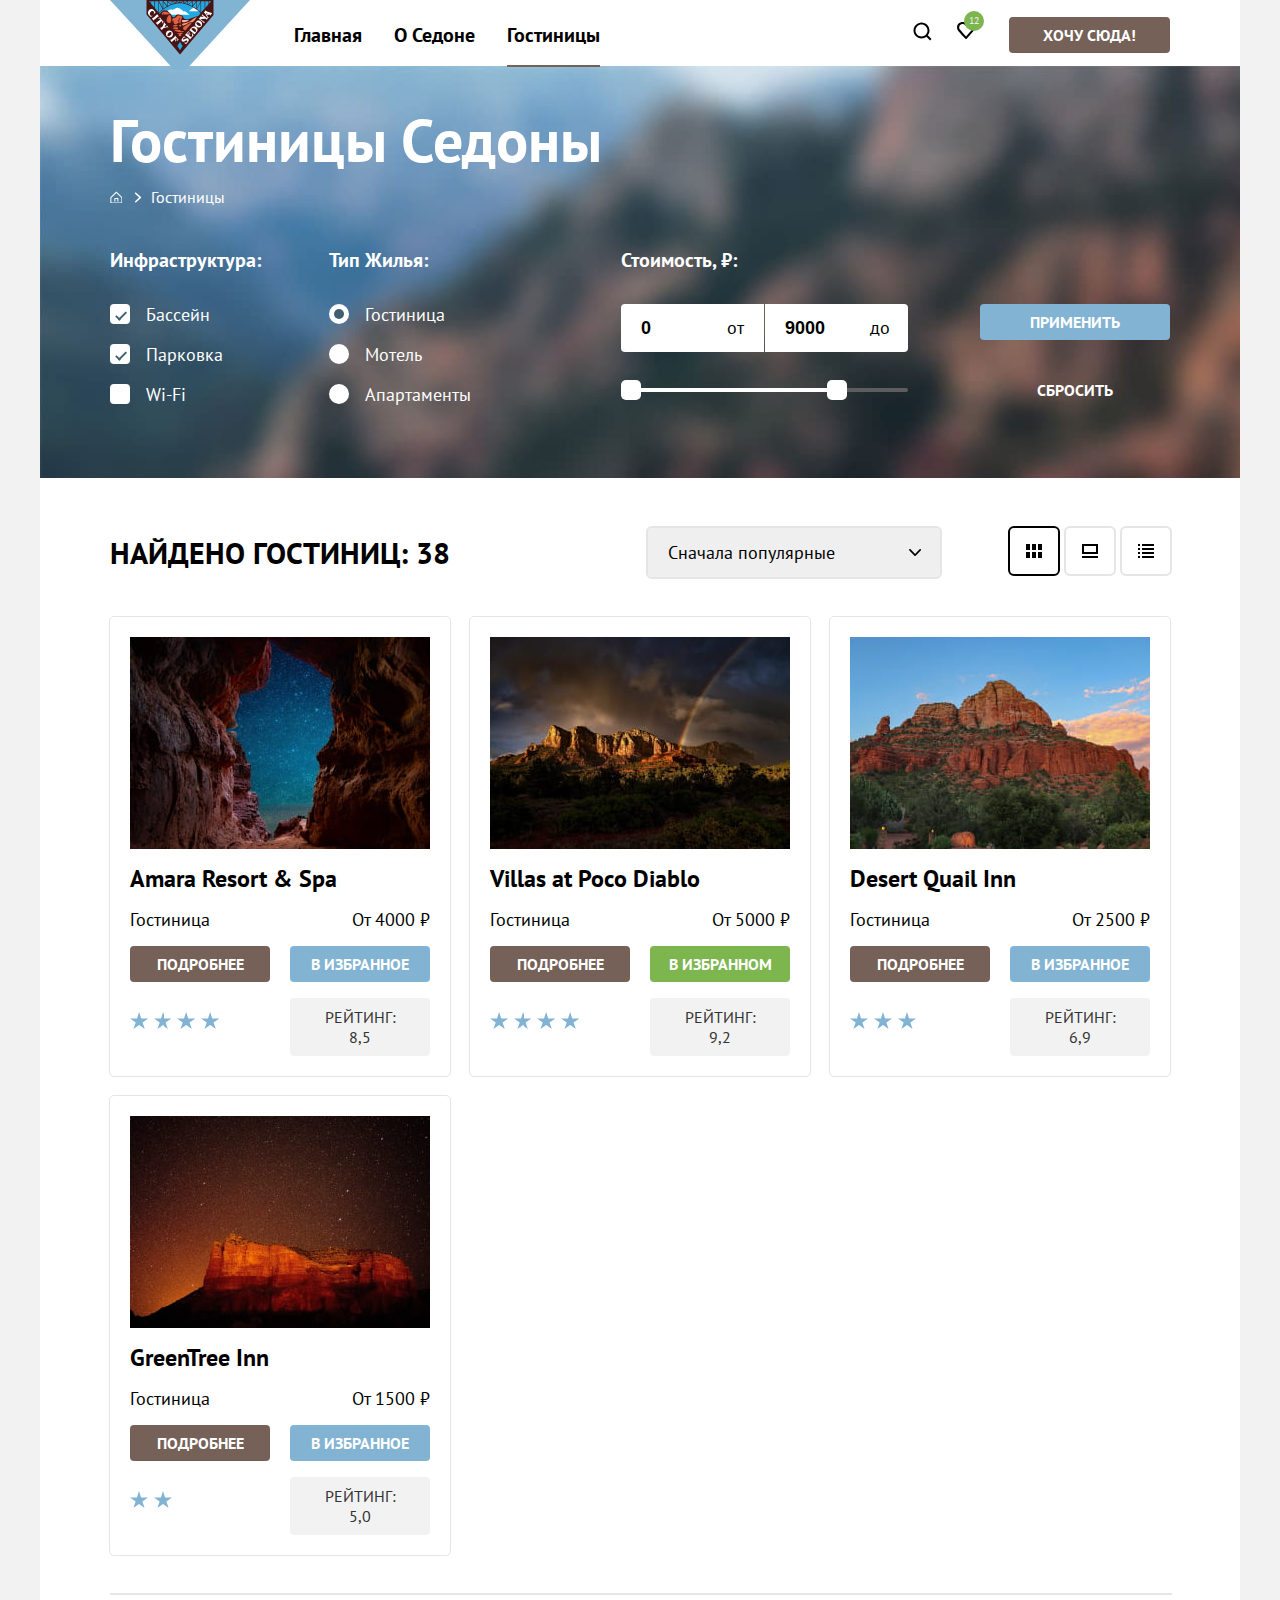
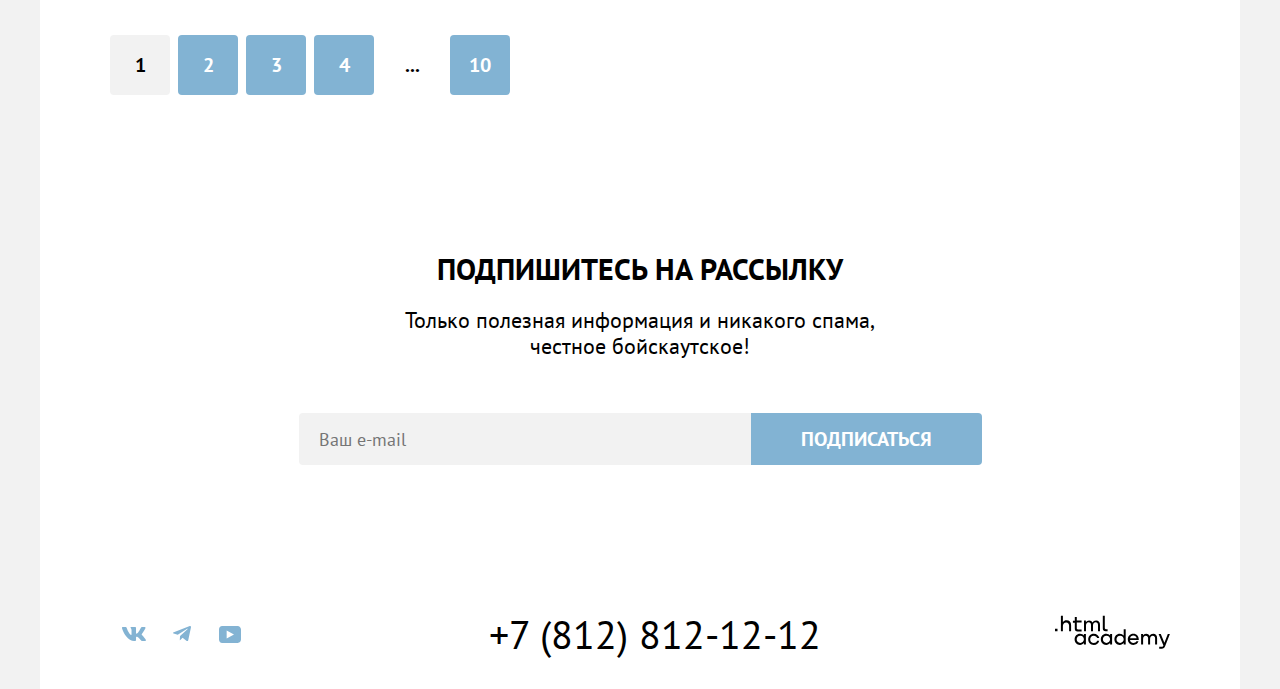
==== commit cc99cd25: "Merge pull request #10 from HellWorld89/master" ====
--- a/catalog.html
+++ b/catalog.html
@@ -6,7 +6,7 @@
     <meta name="viewport" content="width=device-width, initial-scale=1.0">
     <title>HTML Academy: Седона</title>
     <link rel="stylesheet" href="styles/styles.css">
-    <link rel="shortcut icon" href="/images/favicon.svg">
+    <link rel="icon" type="image/png" sizes="32x32" href="/images/favicon.png">
   </head>
 
   <body>
@@ -176,7 +176,7 @@
                 </label>
               </div>
               <div class="range-scale">
-                <div class="range-bar" style="width:216px">
+                <div class="range-bar" style="width: 216px;">
                   <button class="range-toggle toggle-min" type="button" >
                     <span class="visually-hidden">Изменить минимальную цену.</span>
                   </button>
@@ -216,7 +216,7 @@
                   <path d="M4 0H0v6h4V0ZM16 0h-4v6h4V0ZM10 0H6v6h4V0ZM4 8H0v6h4V8ZM16 8h-4v6h4V8ZM10 8H6v6h4V8Z" />
                 </g>
                 <defs>
-                  <clipPath id="a">
+                  <clipPath id="b">
                     <path fill="#fff" d="M0 0h16v14H0z" />
                   </clipPath>
                 </defs>
@@ -259,7 +259,7 @@
             <p class="hotel-card-type">Гостиница</p>
             <p class="hotel-card-price">От 4000 ₽</p>
             <a class="button more-button" href="#">Подробнее</a>
-            <button class="button favorites-button">В избранное</button>
+            <button class="button favorites-button" type="button">В избранное</button>
             <p class="hotel-star hotel-star-4">
               <span class="visually-hidden">4 звезды.</span>
             </p>
@@ -275,7 +275,7 @@
             <p class="hotel-card-type">Гостиница</p>
             <p class="hotel-card-price">От 5000 ₽</p>
             <a class="button more-button" href="#">Подробнее</a>
-            <button class="button favorites-button active-button">В избранном</button>
+            <button class="button favorites-button active-button" type="button">В избранном</button>
             <p class="hotel-star hotel-star-4">
               <span class="visually-hidden">4 звезды.</span>
             </p>
@@ -291,7 +291,7 @@
             <p class="hotel-card-type">Гостиница</p>
             <p class="hotel-card-price">От 2500 ₽</p>
             <a class="button more-button" href="#">Подробнее</a>
-            <button class="button favorites-button">В избранное</button>
+            <button class="button favorites-button" type="button">В избранное</button>
             <p class="hotel-star hotel-star-3">
               <span class="visually-hidden">3 звезды.</span>
             </p>
@@ -308,7 +308,7 @@
             <p class="hotel-card-type">Гостиница</p>
             <p class="hotel-card-price">От 1500 ₽</p>
             <a class="button more-button" href="#">Подробнее</a>
-            <button class="button favorites-button">В избранное</button>
+            <button class="button favorites-button" type="button">В избранное</button>
             <p class="hotel-star hotel-star-2">
               <span class="visually-hidden">2 звезды.</span>
             </p>
@@ -349,7 +349,7 @@
           <label for="subscribe-form">
             <input class="field" type="email" id="subscribe-form" name="subscribe-form" placeholder="Ваш e-mail" required>
           </label>
-          <button class="button subscribe-button">Подписаться</button>
+          <button class="button subscribe-button" type="submit">Подписаться</button>
         </p>
       </form>
     </section>
--- a/styles/styles.css
+++ b/styles/styles.css
@@ -1,3 +1,10 @@
+/*
+* Prefixed by https://autoprefixer.github.io
+* PostCSS: v8.4.14,
+* Autoprefixer: v10.4.7
+* Browsers: last 4 version
+*/
+
 @font-face {
   font-family: "PT Sans";
   font-style: normal;
@@ -8,39 +15,44 @@
 
 @font-face {
   font-family: "PT Sans";
-  font-style: bold ;
+  font-style: normal;
   font-weight: 700;
   src: url("../fonts/ptsans-700.woff2") format("woff2");
   font-display: swap;
 }
 
 html {
-  background-color: #F2F2F2;
+  background-color: #f2f2f2;
   height: 100%;
-
 }
 
 body {
-  display: flex;
-  flex-direction: column;
+  display: -webkit-box;
+  display: -ms-flexbox;
+  display: flex;
+  -webkit-box-orient: vertical;
+  -webkit-box-direction: normal;
+      -ms-flex-direction: column;
+          flex-direction: column;
   min-height: 100%;
   font-family: "PT Sans", sans-serif;
   font-size: 18px;
   line-height: 21px;
-  background-color: #ffffff;
-  color: #000000;
+  background-color: #fff;
+  color: #000;
   width: 1200px;
-  box-shadow: 0 0 15px rgba(0, 0, 0, 0.2);
+  -webkit-box-shadow: 0 0 15px rgba(0 0 0 20%);
+          box-shadow: 0 0 15px rgba(0 0 0 20%);
   margin: 0 auto;
-
-
 }
 
 .main-container {
-  flex-grow: 1;
-}
-
-/*Кнопки*/
+  -webkit-box-flex: 1;
+      -ms-flex-positive: 1;
+          flex-grow: 1;
+}
+
+/* Кнопки */
 .button {
   display: inline-block;
   font-family: inherit;
@@ -51,13 +63,14 @@
   border-radius: 4px;
   border: none;
   cursor: pointer;
-  box-sizing: border-box;
+  -webkit-box-sizing: border-box;
+          box-sizing: border-box;
 }
 
 .navigation-button {
   font-size: 16px;
   line-height: 20px;
-  color: #ffffff;
+  color: #fff;
   background-color: #756157;
   padding: 8px 34px;
   margin-left: 20px;
@@ -66,7 +79,7 @@
 .search-button {
   font-size: 20px;
   line-height: 36px;
-  color: #ffffff;
+  color: #fff;
   background-color: #756157;
   padding: 8px 50px;
   margin: 0;
@@ -75,8 +88,8 @@
 .subscribe-button {
   font-size: 20px;
   line-height: 36px;
-  color: #ffffff;
-  background-color: #82B3D3;
+  color: #fff;
+  background-color: #82b3d3;
   padding: 8px 50px;
   border-radius: 0 4px 4px 0;
 }
@@ -84,8 +97,8 @@
 .filter-button {
   font-size: 16px;
   line-height: 20px;
-  color: #ffffff;
-  background-color: #82B3D3;
+  color: #fff;
+  background-color: #82b3d3;
   padding: 8px 50px;
   margin-top: 56px;
   margin-bottom: 32px;
@@ -94,37 +107,45 @@
 .more-button {
   font-size: 16px;
   line-height: 20px;
-  color: #ffffff;
+  color: #fff;
   background-color: #756157;
   padding: 8px 26px;
-  align-self: end;
+  -ms-flex-item-align: end;
+      -ms-grid-row-align: end;
+      align-self: end;
 }
 
 .favorites-button {
   font-size: 16px;
   line-height: 20px;
-  color: #ffffff;
-  background-color: #82B3D3;
+  color: #fff;
+  background-color: #82b3d3;
   padding: 8px 18px;
-  align-self: end;
+  -ms-flex-item-align: end;
+      -ms-grid-row-align: end;
+      align-self: end;
 }
 
 .active-button {
-  background-color: #7DB54F;
+  background-color: #7db54f;
 }
 
 .reset-button {
   font-size: 16px;
   line-height: 20px;
-  color: #ffffff;
+  color: #fff;
   background-color: transparent;
   padding: 8px 50px;
-
 }
 
 .button-container {
-  display: flex;
-  flex-direction: column;
+  display: -webkit-box;
+  display: -ms-flexbox;
+  display: flex;
+  -webkit-box-orient: vertical;
+  -webkit-box-direction: normal;
+      -ms-flex-direction: column;
+          flex-direction: column;
 }
 
 button.minus-button {
@@ -144,34 +165,49 @@
   left: 3px;
   width: 14px;
   height: 2px;
-  background-color: rgba(117, 97, 87, 0.3);
+  background-color: rgba(117 97 87 30%);
   content: "";
+}
+
+.plus-button::after,
+.plus-button::before {
+  position: absolute;
+  top: 9px;
+  left: 3px;
+  width: 14px;
+  height: 2px;
+  background-color: rgba(117 97 87 30%);
+  content: "";
+}
+
+.plus-button::before {
+  -webkit-transform: rotate(90deg);
+      -ms-transform: rotate(90deg);
+          transform: rotate(90deg);
 }
 
 .plus-button:hover::after,
 .plus-button:hover::before,
 .minus-button:hover::after {
-  background-color: #000000;
-}
-
-.plus-button:focus,
+  background-color: #000;
+}
+
 .plus-button:focus,
 .minus-button:focus {
-  outline: 3px solid #82B3D3;
+  outline: 3px solid #82b3d3;
   border-radius: 4px;
-  ;
 }
 
 .plus-button:focus::after,
-.plus-button:focus:before,
+.plus-button:focus::before,
 .minus-button:focus::after {
-  background-color: #000000;
+  background-color: #000;
 }
 
 .plus-button:active::after,
-.plus-button:active:before,
+.plus-button:active::before,
 .minus-button:active::after {
-  background-color: rgba(117, 97, 87, 0.3);
+  background-color: rgba(117 97 87 30%);
 }
 
 button.plus-button {
@@ -185,23 +221,7 @@
   background-color: transparent;
 }
 
-.plus-button::before,
-.plus-button::after {
-  position: absolute;
-  top: 9px;
-  left: 3px;
-  width: 14px;
-  height: 2px;
-  background-color: rgba(117, 97, 87, 0.3);
-  content: "";
-}
-
-.plus-button::before {
-  transform: rotate(90deg);
-}
-
-
-/*Навигация*/
+/* Навигация */
 
 .header-logo {
   display: block;
@@ -217,32 +237,42 @@
 }
 
 .navigation {
+  display: -webkit-box;
+  display: -ms-flexbox;
   display: flex;
   position: relative;
   width: 1060px;
   margin: 0 auto;
-  align-items: center;
+  -webkit-box-align: center;
+      -ms-flex-align: center;
+          align-items: center;
   margin-bottom: -3px;
 }
 
 .navigation-list {
-  display: flex;
-  flex-wrap: wrap;
+  display: -webkit-box;
+  display: -ms-flexbox;
+  display: flex;
+  -ms-flex-wrap: wrap;
+      flex-wrap: wrap;
   margin: 0;
   padding: 0;
   width: 440px;
   text-decoration: none;
   list-style-type: none;
-
 }
 
 .navigation-user {
-  max-width: 300px;
+  width: 400px;
   margin-left: auto;
   list-style-type: none;
   padding: 0;
-  align-items: center;
-  justify-content: end;
+  -webkit-box-align: center;
+      -ms-flex-align: center;
+          align-items: center;
+  -webkit-box-pack: end;
+      -ms-flex-pack: end;
+          justify-content: end;
 }
 
 .navigation-link .navigation-user {
@@ -259,28 +289,22 @@
   line-height: 24px;
   text-align: center;
   text-decoration: none;
-  color: #000000;
+  color: #000;
 }
 
 .user-link {
   padding: 22px 12px;
 }
 
-
-/*Главная*/
-
-
+/* Главная */
 
 .main-title {
   position: relative;
-  background-image: url(../images/background-index.jpg);
+  background-image: url("../images/background-index.jpg");
   background-color: #756157;
   background-repeat: no-repeat;
   text-align: center;
   max-height: 485px;
-
-
-
 }
 
 .page-header-logo {
@@ -289,19 +313,16 @@
 
 .main-title::after {
   position: absolute;
-  content: url(../images/background-divider.svg);
+  content: url("../images/background-divider.svg");
   width: 1200px;
   bottom: -5px;
   left: 0;
-
 }
 
 .background-title {
   text-align: center;
   padding: 69px 70px 90px;
 }
-
-
 
 .heading-font {
   font-size: 30px;
@@ -311,7 +332,6 @@
   text-transform: uppercase;
   margin: 0;
   margin-bottom: 25px;
-
 }
 
 .heading-font-two {
@@ -329,7 +349,9 @@
   font-size: 30px;
   font-weight: 700;
   line-height: 36px;
-  align-self: center;
+  -ms-flex-item-align: center;
+      -ms-grid-row-align: center;
+      align-self: center;
   text-transform: uppercase;
   margin: 0;
 }
@@ -352,16 +374,17 @@
 }
 
 .favourites-number {
-  font-family:"PT Sans" sans-serif ;
+  font-family: "PT Sans", sans-serif;
   font-size: 10px;
   font-weight: 400;
   line-height: 10px;
   min-width: 20px;
   min-height: 20px;
-  box-sizing: border-box;
+  -webkit-box-sizing: border-box;
+          box-sizing: border-box;
   padding: 5px;
-  color: #F2F2F2;
-  background-color: #7DB54F;
+  color: #f2f2f2;
+  background-color: #7db54f;
   border-radius: 25px;
   text-align: center;
   display: inline-block;
@@ -370,38 +393,43 @@
   position: absolute;
 }
 
-/*Преимущества*/
+/* Преимущества */
 
 .advantages {
+  display: -webkit-box;
+  display: -ms-flexbox;
   display: flex;
   width: 1200px;
   margin: 0 auto;
-
 }
 
 .advantages-list {
-  display: flex;
-  flex-direction: row;
-  flex-wrap: wrap;
-  justify-content: center;
+  display: -webkit-box;
+  display: -ms-flexbox;
+  display: flex;
+  -webkit-box-orient: horizontal;
+  -webkit-box-direction: normal;
+      -ms-flex-flow: row wrap;
+          flex-flow: row wrap;
+  -webkit-box-pack: center;
+      -ms-flex-pack: center;
+          justify-content: center;
   margin: 0;
   padding: 0;
   text-align: center;
   list-style-type: none;
-
 }
 
 .advantages-item {
+  display: -webkit-box;
+  display: -ms-flexbox;
   display: flex;
   text-align: center;
   width: 400px;
   min-height: 384px;
-
-
 }
 
 .advantages-title {
-
   margin-top: 0;
   margin-bottom: 62px;
   font-size: 24px;
@@ -412,26 +440,29 @@
   word-break: break-word;
 }
 
-.advantages-content:after {
+.advantages-decoration-light,
+.advantages-decoration-dark {
+  position: relative;
+}
+
+.advantages-decoration-light::after {
   content: "";
   width: 60px;
   height: 2px;
-  bottom: 206px;
-  left: 170px;
-  right: 170px;
-  position: absolute;
-  background: rgba(255, 255, 255, 0.3);
-}
-
-.advantages-content-row:after {
+  bottom: -30px;
+  left: 38%;
+  position: absolute;
+  background: rgb(255 255 255/ 30%);
+}
+
+.advantages-decoration-dark::after {
   content: "";
   width: 60px;
   height: 2px;
-  bottom: 195px;
-  left: 170px;
-  right: 170px;
-  position: absolute;
-  background: rgba(0, 0, 0, 0.3)
+  bottom: -30px;
+  left: 38%;
+  position: absolute;
+  background: rgb(0 0 0/ 30%);
 }
 
 .advantages-description {
@@ -446,69 +477,96 @@
 .advantages-content {
   position: relative;
   padding: 92px 85px 111px;
-
+  min-width: 230px;
+  display: -webkit-box;
+  display: -ms-flexbox;
+  display: flex;
+  -webkit-box-orient: vertical;
+  -webkit-box-direction: normal;
+      -ms-flex-direction: column;
+          flex-direction: column;
+  -webkit-box-pack: center;
+      -ms-flex-pack: center;
+          justify-content: center;
 }
 
 .advantages-content-row {
-  position: relative;
+  min-width: 230px;
+  display: -webkit-box;
+  display: -ms-flexbox;
+  display: flex;
+  -webkit-box-orient: vertical;
+  -webkit-box-direction: normal;
+      -ms-flex-direction: column;
+          flex-direction: column;
+  -webkit-box-pack: center;
+      -ms-flex-pack: center;
+          justify-content: center;
   padding: 103px 85px 121px;
 }
 
 .services-content {
+  display: -webkit-box;
+  display: -ms-flexbox;
   display: flex;
   min-width: 230px;
-  align-items: center;
-  flex-direction: column;
+  -webkit-box-align: center;
+      -ms-flex-align: center;
+          align-items: center;
+  -webkit-box-orient: vertical;
+  -webkit-box-direction: normal;
+      -ms-flex-direction: column;
+          flex-direction: column;
   padding: 80px 85px 81px;
 }
 
 .services-icon {
   width: 75px;
   height: 72px;
-
-}
-
-/*Цвета*/
+}
+
+/* Цвета */
 
 .background-grey-soft {
-  background-color: rgba(131, 179, 211, 0.12);
+  background-color: rgba(131 179 211 12%);
 }
 
 .background-grey-middle {
-  background-color: rgba(131, 179, 211, 0.2);
-  ;
+  background-color: rgba(131 179 211 20%);
 }
 
 .background-blue {
-  background-color: #82B3D3;
-  color: #ffffff;
-}
-
-/*Услуги*/
+  background-color: #82b3d3;
+  color: #fff;
+}
+
+/* Услуги */
 
 .services {
+  display: -webkit-box;
+  display: -ms-flexbox;
   display: flex;
   width: 1200px;
   margin: 0 auto;
 }
 
 .services-list {
+  display: -webkit-box;
+  display: -ms-flexbox;
   display: flex;
   margin: 0;
   padding: 0;
   text-align: center;
   list-style-type: none;
-
 }
 
 .services-item {
+  display: -webkit-box;
+  display: -ms-flexbox;
   display: flex;
   text-align: center;
   width: 400px;
   min-height: 384px;
-
-
-
 }
 
 .services-title {
@@ -520,7 +578,6 @@
   line-height: 28px;
   text-align: center;
   text-transform: uppercase;
-
 }
 
 .services-description {
@@ -532,37 +589,46 @@
 .hotel-search {
   text-align: center;
   padding: 96px 70px;
-
 }
 
 .newsletter-main-subs {
-  background-image: url(../images/background-subscribe.jpg);
+  background-image: url("../images/background-subscribe.jpg");
   background-size: cover;
   background-color: #756157;
   background-repeat: no-repeat;
   text-align: center;
   padding: 96px 70px 104px;
-  color: #ffffff;
+  color: #fff;
 }
 
 .subscribe-form-label {
   margin: 0;
-  display: flex;
-  flex-direction: row;
-  justify-content: center;
-  align-items: center;
+  display: -webkit-box;
+  display: -ms-flexbox;
+  display: flex;
+  -webkit-box-orient: horizontal;
+  -webkit-box-direction: normal;
+      -ms-flex-direction: row;
+          flex-direction: row;
+  -webkit-box-pack: center;
+      -ms-flex-pack: center;
+          justify-content: center;
+  -webkit-box-align: center;
+      -ms-flex-align: center;
+          align-items: center;
 }
 
 .field {
   margin: 0;
   width: 452px;
-  background: #F2F2F2;
+  background: #f2f2f2;
   border-radius: 4px 0 0 4px;
   padding: 12px 20px;
   border: none;
   min-height: 52px;
   font: inherit;
-  box-sizing: border-box;
+  -webkit-box-sizing: border-box;
+          box-sizing: border-box;
 }
 
 .newsletter-catalog-subs {
@@ -571,20 +637,30 @@
 }
 
 .footer-container {
+  display: -webkit-box;
+  display: -ms-flexbox;
   display: flex;
   width: 1060px;
-  align-items: center;
+  -webkit-box-align: center;
+      -ms-flex-align: center;
+          align-items: center;
   padding: 45px 70px 35px;
-  justify-content: space-between;
+  -webkit-box-pack: justify;
+      -ms-flex-pack: justify;
+          justify-content: space-between;
 }
 
 .footer-social-list {
-  display: flex;
-  flex-wrap: wrap;
+  display: -webkit-box;
+  display: -ms-flexbox;
+  display: flex;
+  -webkit-box-orient: horizontal;
+  -webkit-box-direction: normal;
+      -ms-flex-flow: row wrap;
+          flex-flow: row wrap;
   margin: 0;
   width: 145px;
   padding: 0;
-  flex-direction: row;
 }
 
 .footer-social-item {
@@ -596,50 +672,73 @@
 }
 
 .link-vkontakte {
-  display: flex;
-  justify-content: center;
-  align-items: center;
+  display: -webkit-box;
+  display: -ms-flexbox;
+  display: flex;
+  -webkit-box-pack: center;
+      -ms-flex-pack: center;
+          justify-content: center;
+  -webkit-box-align: center;
+      -ms-flex-align: center;
+          align-items: center;
   width: 48px;
   height: 40px;
 }
 
 .link-telegram {
-  display: flex;
-  justify-content: center;
-  align-items: center;
+  display: -webkit-box;
+  display: -ms-flexbox;
+  display: flex;
+  -webkit-box-pack: center;
+      -ms-flex-pack: center;
+          justify-content: center;
+  -webkit-box-align: center;
+      -ms-flex-align: center;
+          align-items: center;
   width: 48px;
   height: 40px;
 }
 
 .link-youtube {
-  display: flex;
-  justify-content: center;
-  align-items: center;
+  display: -webkit-box;
+  display: -ms-flexbox;
+  display: flex;
+  -webkit-box-pack: center;
+      -ms-flex-pack: center;
+          justify-content: center;
+  -webkit-box-align: center;
+      -ms-flex-align: center;
+          align-items: center;
   width: 48px;
   height: 40px;
 }
 
 .phone-number {
-  display: flex;
-  flex-wrap: wrap;
+  display: -webkit-box;
+  display: -ms-flexbox;
+  display: flex;
+  -ms-flex-wrap: wrap;
+      flex-wrap: wrap;
   font-family: "PT Sans", sans-serif;
   font-style: normal;
   font-weight: 400;
   font-size: 40px;
   line-height: 40px;
   text-decoration: none;
-  color: #000000;
+  color: #000;
   margin: 0 auto;
 }
 
 .modal-container {
   position: fixed;
+  display: -webkit-box;
+  display: -ms-flexbox;
   display: flex;
   top: 0;
   left: 0;
   width: 100%;
   height: 100%;
-  background-color: rgba(242, 242, 242, 0.8);
+  background-color: rgba(242 242 242 80%);
   z-index: 1;
 }
 
@@ -650,9 +749,9 @@
 .modal {
   position: relative;
   margin: auto;
-  background-color: #FFFFFF;
-  background: #FFFFFF;
-  box-shadow: 0 25px 50px rgba(0, 0, 0, 0.15);
+  background-color: #fff;
+  -webkit-box-shadow: 0 25px 50px rgba(0 0 0 15%);
+          box-shadow: 0 25px 50px rgba(0 0 0 15%);
   border-radius: 30px;
 }
 
@@ -667,7 +766,7 @@
   right: 52px;
   width: 52px;
   height: 52px;
-  background-color: #F2F2F2;
+  background-color: #f2f2f2;
   border-radius: 50%;
   border: none;
   cursor: pointer;
@@ -685,20 +784,24 @@
 }
 
 .modal-close-button::before {
-  transform: rotate(45deg)
+  -webkit-transform: rotate(45deg);
+      -ms-transform: rotate(45deg);
+          transform: rotate(45deg);
 }
 
 .modal-close-button::after {
-  transform: rotate(-45deg)
+  -webkit-transform: rotate(-45deg);
+      -ms-transform: rotate(-45deg);
+          transform: rotate(-45deg);
 }
 
 .modal-close-button:hover {
-  background-color: #E6E6E6;
+  background-color: #e6e6e6;
 }
 
 .modal-close-button:focus {
-  background-color: #E6E6E6;
-  outline: 3px solid #83B3D3;
+  background-color: #e6e6e6;
+  outline: 3px solid #83b3d3;
 }
 
 .modal-close-button:active::before,
@@ -709,13 +812,13 @@
 .modal-title {
   margin: 0;
   margin-bottom: 64px;
-  font-family:'PT Sans' sans-serif ;
+  font-family: "PT Sans", sans-serif;
   font-style: normal;
   font-weight: 700;
   font-size: 30px;
   line-height: 36px;
   text-transform: uppercase;
-  color: #000000;
+  color: #000;
   padding-right: 50px;
 }
 
@@ -724,8 +827,13 @@
 }
 
 .auth-form {
-  display: flex;
-  flex-direction: column;
+  display: -webkit-box;
+  display: -ms-flexbox;
+  display: flex;
+  -webkit-box-orient: vertical;
+  -webkit-box-direction: normal;
+      -ms-flex-direction: column;
+          flex-direction: column;
   position: relative;
 }
 
@@ -733,41 +841,44 @@
   margin: 0;
   margin-left: 157px;
   margin-bottom: 23px;
-  font-family:'PT Sans' sans-serif ;
+  font-family: "PT Sans", sans-serif;
   font-style: normal;
   font-weight: 400;
   font-size: 16px;
   line-height: 21px;
-  color: #333333;
+  color: #333;
 }
 
 .message-error {
-  color: #FF5757;
+  color: #ff5757;
 }
 
 .date-form-wrapper {
   position: relative;
 }
 
-
-
 .field-group {
-  display: flex;
-  align-items: center;
-  justify-content: space-between;
+  display: -webkit-box;
+  display: -ms-flexbox;
+  display: flex;
+  -webkit-box-align: center;
+      -ms-flex-align: center;
+          align-items: center;
+  -webkit-box-pack: justify;
+      -ms-flex-pack: justify;
+          justify-content: space-between;
   margin: 0;
   padding: 0;
 }
 
 .title-form {
-  font-family: 'PT Sans', sans-serif;
+  font-family: "PT Sans", sans-serif;
   font-style: normal;
   font-weight: 700;
   font-size: 20px;
   line-height: 24px;
   text-transform: capitalize;
   min-width: 135px;
-
 }
 
 .title-form-icon {
@@ -784,13 +895,13 @@
 .tooltip-toggle {
   border: none;
   background-color: transparent;
+  background: #83b3d3;
   padding: 0;
   margin: 0;
   display: block;
   width: 26px;
   height: 26px;
   border-radius: 50%;
-  background: #83B3D3;
   cursor: pointer;
 }
 
@@ -802,9 +913,10 @@
 }
 
 .tooltip-text {
-  color: #ffffff;
-  background: #333333;
-  box-shadow: 0 15px 30px rgb(0 0 0 / 30%);
+  color: #fff;
+  background: #333;
+  -webkit-box-shadow: 0 15px 30px rgb(0 0 0 / 30%);
+          box-shadow: 0 15px 30px rgb(0 0 0 / 30%);
   border-radius: 24px;
   font-style: normal;
   font-weight: 400;
@@ -817,7 +929,9 @@
   position: absolute;
   right: 115px;
   left: 50%;
-  transform: translateX(-50%);
+  -webkit-transform: translateX(-50%);
+      -ms-transform: translateX(-50%);
+          transform: translateX(-50%);
   display: none;
 }
 
@@ -826,13 +940,12 @@
   display: block;
 }
 
-.tooltip-text:after {
-  content: '';
+.tooltip-text::after {
+  content: "";
   background-image: url("../images/tooltip-corner.svg");
   width: 19px;
   height: 9px;
   position: absolute;
-  transform: rotate(180deg);
   bottom: 100%;
   left: 0;
   right: 0;
@@ -841,10 +954,11 @@
 }
 
 .date-form-field {
-  box-sizing: border-box;
+  -webkit-box-sizing: border-box;
+          box-sizing: border-box;
   padding: 12px 48px 12px 20px;
   min-width: 440px;
-  font-family: 'PT Sans';
+  font-family: "PT Sans", sans-serif;
   font-style: normal;
   font-weight: 700;
   font-size: 18px;
@@ -853,30 +967,39 @@
   border-radius: 4px;
 }
 
+.guest-form-field {
+  max-width: 110px;
+  -webkit-box-sizing: border-box;
+          box-sizing: border-box;
+  padding: 14px 40px;
+  font-style: normal;
+  font-weight: 700;
+  font-size: 18px;
+  line-height: 20px;
+  color: #000;
+  border-radius: 4px;
+  text-align: center;
+}
+
 .guest-form-field:hover,
 .date-form-field:hover {
-  background: #E6E6E6;
-
+  background: #e6e6e6;
 }
 
 .guest-form-field:focus,
 .date-form-field:focus {
-  background: #E6E6E6;
-  outline: 3px solid #83B3D3;
-
+  background: #e6e6e6;
+  outline: 3px solid #83b3d3;
 }
 
 .guest-form-field:active,
 .date-form-field:active {
-  background: #F2F2F2;
-  outline: 2px solid #000000;
-
-}
-
-
+  background: #f2f2f2;
+  outline: 2px solid #000;
+}
 
 .date-icon {
-  background-image: url(../images/date-icon.svg);
+  background-image: url("../images/date-icon.svg");
   background-repeat: no-repeat;
   background-position: center;
   width: 20px;
@@ -887,23 +1010,9 @@
   top: 13px;
   right: 19px;
   cursor: pointer;
-
-}
-
-.guest-form-field {
-  max-width: 110px;
-  box-sizing: border-box;
-  padding: 14px 40px;
-  font-style: normal;
-  font-weight: 700;
-  font-size: 18px;
-  line-height: 20px;
-  color: #000000;
-  border-radius: 4px;
-  text-align: center;
-}
-
-input[type='number'] {
+}
+
+input[type="number"] {
   -moz-appearance: textfield;
 }
 
@@ -913,14 +1022,21 @@
 }
 
 .guest-form {
-  display: flex;
-  flex-wrap: wrap;
+  display: -webkit-box;
+  display: -ms-flexbox;
+  display: flex;
+  -ms-flex-wrap: wrap;
+      flex-wrap: wrap;
   margin-bottom: 48px;
   max-width: 577px;
-  justify-content: space-between;
+  -webkit-box-pack: justify;
+      -ms-flex-pack: justify;
+          justify-content: space-between;
 }
 
 .guest-form-wrapper {
+  display: -webkit-box;
+  display: -ms-flexbox;
   display: flex;
   width: 242px;
 }
@@ -928,25 +1044,26 @@
 .guest-input-wrapper {
   position: relative;
   width: 110px;
+  display: -webkit-box;
+  display: -ms-flexbox;
   display: flex;
 }
 
 .search-form-button {
-  font-family:'PT Sans' sans-serif ;
+  font-family: "PT Sans", sans-serif;
   font-style: normal;
   font-weight: 700;
   font-size: 20px;
   line-height: 24px;
   text-align: center;
   text-transform: uppercase;
-  color: #FFFFFF;
-  background: #83B3D3;
+  color: #fff;
+  background: #83b3d3;
   border-radius: 10px;
   padding: 18px 77px;
 }
 
-
-/*Каталог*/
+/* Каталог */
 
 .inner-header {
   margin-bottom: 40px;
@@ -960,9 +1077,13 @@
   margin-bottom: 8px;
 }
 
-/*Хлебные крошки*/
+/* Хлебные крошки */
 .breadcrumbs-list {
-  display: flex;
+  display: -webkit-box;
+  display: -ms-flexbox;
+  display: flex;
+  -ms-flex-wrap: wrap;
+      flex-wrap: wrap;
   padding: 0;
   margin: 0;
   list-style-type: none;
@@ -985,11 +1106,9 @@
 
 .breadcrumbs-item::after {
   position: absolute;
-  display: inline-block;
   right: -20px;
-  width: 8px;
-  height: 8px;
-  content: url(../images/breadcrumbs-arrow.svg);
+  top: 0;
+  content: url("../images/breadcrumbs-arrow.svg");
 }
 
 .breadcrumbs-item:last-child::after {
@@ -997,25 +1116,25 @@
 }
 
 .breadcrumbs-item:hover {
-  color: rgba(255, 255, 255, 0.6);
+  color: rgba(255 255 255 60%);
 }
 
 .breadcrumbs-item:focus {
-  color: #FFFFFF;
+  color: #fff;
 }
 
 .breadcrumbs-item:active {
-  color: rgba(255, 255, 255, 0.3);
+  color: rgba(255 255 255 30%);
 }
 
 /* Фильтр */
 
 .filter-content {
-  background-image: url(../images/background-catalog.jpg);
+  background-image: url("../images/background-catalog.jpg");
   background-color: #756157;
   background-size: cover;
   background-repeat: no-repeat;
-  color: #ffffff;
+  color: #fff;
   padding: 35px 70px 70px;
   margin-bottom: 50px;
 }
@@ -1031,16 +1150,27 @@
 }
 
 .hotel-filter {
-  display: flex;
-  flex-direction: row;
+  display: -webkit-box;
+  display: -ms-flexbox;
+  display: flex;
+  -webkit-box-orient: horizontal;
+  -webkit-box-direction: normal;
+      -ms-flex-direction: row;
+          flex-direction: row;
   width: 1060px;
-  justify-content: space-between;
+  -webkit-box-pack: justify;
+      -ms-flex-pack: justify;
+          justify-content: space-between;
 }
 
 .filter-wrapper {
+  display: -webkit-box;
+  display: -ms-flexbox;
   display: flex;
   width: 370px;
-  justify-content: space-between;
+  -webkit-box-pack: justify;
+      -ms-flex-pack: justify;
+          justify-content: space-between;
 }
 
 /* Фильтр инфраструктуры */
@@ -1053,26 +1183,24 @@
 }
 
 .filter-list {
-  display: flex;
-  flex-direction: column;
-  align-items: flex-start;
+  display: -webkit-box;
+  display: -ms-flexbox;
+  display: flex;
+  -webkit-box-orient: vertical;
+  -webkit-box-direction: normal;
+      -ms-flex-direction: column;
+          flex-direction: column;
+  -webkit-box-align: start;
+      -ms-flex-align: start;
+          align-items: flex-start;
   list-style-type: none;
   margin: 0;
   padding: 0;
   min-height: 101px;
-  justify-content: space-between;
-
-}
-
-
-/*
-.filter-item {
-  display: flex;
-  flex-direction: column;
-  margin: 0;
-  padding: 0;
-  padding-bottom: 16px;
-} */
+  -webkit-box-pack: justify;
+      -ms-flex-pack: justify;
+          justify-content: space-between;
+}
 
 .filter-item:nth-child(3n) {
   padding-bottom: 0;
@@ -1089,26 +1217,9 @@
   position: absolute;
   width: 20px;
   height: 20px;
-  background: #FFFFFF;
+  background: #fff;
   border-radius: 4px;
   left: 0;
-}
-
-.control:hover .control-mark,
-.control:hover .control-label {
-  opacity: 0.6;
-}
-
-
-.control-input:focus + .control-mark {
-  outline: 3px solid #83B3D3;
-}
-
-.control-input:active + .control-mark,
-.control-input:active + .control-label {
-  outline: 2px solid #83B3D3;
-  box-shadow: 0 7px 15px rgba(0, 0, 0, 0.4);
-  opacity: 0.3;
 }
 
 .control-input[type="checkbox"]:checked + .control-mark::before {
@@ -1117,8 +1228,11 @@
   left: 5px;
   width: 6px;
   height: 2px;
-  background-color: #3F5E72;
+  background-color: #3f5e72;
   content: "";
+  -webkit-transform: rotate(45deg);
+      -ms-transform: rotate(45deg);
+          transform: rotate(45deg);
 }
 
 .control-input[type="checkbox"]:checked + .control-mark::after {
@@ -1127,16 +1241,28 @@
   left: 7px;
   width: 11px;
   height: 2px;
-  background-color: #3F5E72;
+  background-color: #3f5e72;
   content: "";
-}
-
-.control-input[type="checkbox"]:checked + .control-mark::before {
-  transform: rotate(45deg);
-}
-
-.control-input[type="checkbox"]:checked + .control-mark::after {
-  transform: rotate(-45deg);
+  -webkit-transform: rotate(-45deg);
+      -ms-transform: rotate(-45deg);
+          transform: rotate(-45deg);
+}
+
+.control:hover .control-mark,
+.control:hover .control-label {
+  opacity: 0.6;
+}
+
+.control-input:focus + .control-mark {
+  outline: 3px solid #83b3d3;
+}
+
+.control-input:active + .control-mark,
+.control-input:active + .control-label {
+  outline: 2px solid #83b3d3;
+  -webkit-box-shadow: 0 7px 15px rgba(0 0 0 40%);
+          box-shadow: 0 7px 15px rgba(0 0 0 40%);
+  opacity: 0.3;
 }
 
 .control-input[type="radio"] + .control-mark {
@@ -1148,7 +1274,7 @@
   top: 5px;
   width: 10px;
   height: 10px;
-  background-color: #3F5E72;
+  background-color: #3f5e72;
   border-radius: 50%;
   content: "";
   left: 5px;
@@ -1164,17 +1290,19 @@
 }
 
 .catalog-wrapper {
+  display: -webkit-box;
+  display: -ms-flexbox;
   display: flex;
   width: 549px;
-    justify-content: space-between;
+  -webkit-box-pack: justify;
+      -ms-flex-pack: justify;
+          justify-content: space-between;
 }
 
 .catalog-filter-group {
   border: 0 none;
   margin: 0;
   padding: 0;
-
-
 }
 
 .range {
@@ -1182,20 +1310,24 @@
 }
 
 .range-wrapper-inputs {
-  display: flex;
-  justify-content: space-between;
+  display: -webkit-box;
+  display: -ms-flexbox;
+  display: flex;
+  -webkit-box-pack: justify;
+      -ms-flex-pack: justify;
+          justify-content: space-between;
   position: relative;
 }
 
 .range-wrapper-inputs::before {
   content: "от";
   position: absolute;
-  font-family: 'PT Sans';
+  font-family: "PT Sans", sans-serif;
   font-style: normal;
   font-weight: 400;
   font-size: 18px;
   line-height: 24px;
-  color: #000000;
+  color: #000;
   top: 12px;
   left: 106px;
 }
@@ -1203,31 +1335,34 @@
 .range-wrapper-inputs::after {
   content: "до";
   position: absolute;
-  font-family: 'PT Sans';
+  font-family: "PT Sans", sans-serif;
   font-style: normal;
   font-weight: 400;
   font-size: 18px;
   line-height: 24px;
-  color: #000000;
+  color: #000;
   top: 12px;
   right: 18px;
-
 }
 
 .range-input {
   width: 143px;
   padding: 12px 40px 12px 20px;
-  box-sizing: border-box;
+  -webkit-box-sizing: border-box;
+          box-sizing: border-box;
   font-weight: 700;
   font-size: 18px;
   line-height: 24px;
   border: none;
-  appearance: textfield;
+  -webkit-appearance: textfield;
+     -moz-appearance: textfield;
+          appearance: textfield;
 }
 
 .range-input::-webkit-outer-spin-button,
 .range-input::-webkit-inner-spin-button {
-  appearance: none;
+  -webkit-appearance: none;
+          appearance: none;
   margin: 0;
 }
 
@@ -1240,18 +1375,18 @@
 }
 
 .range-input:hover {
-  background-color: #E6E6E6;
+  background-color: #e6e6e6;
   outline: none;
 }
 
 .range-input:focus {
-  background: #E6E6E6;
-  outline: 3px solid #83B3D3;
+  background: #e6e6e6;
+  outline: 3px solid #83b3d3;
 }
 
 .range-input:active {
-  background: #F2F2F2;
-  outline: 2px solid #000000;
+  background: #f2f2f2;
+  outline: 2px solid #000;
 }
 
 .range-scale {
@@ -1266,15 +1401,14 @@
 .range-bar {
   position: absolute;
   height: 4px;
-  background-color: #ffffff;
-
+  background-color: #fff;
 }
 
 .range-toggle {
   position: absolute;
   width: 20px;
   height: 20px;
-  background: #FFFFFF;
+  background: #fff;
   border-radius: 5px;
   border: none;
   cursor: pointer;
@@ -1282,7 +1416,7 @@
 
 .range-toggle:active,
 .range-toggle:focus {
-  outline: 3px solid #82B3D3;
+  outline: 3px solid #82b3d3;
 }
 
 .toggle-min {
@@ -1295,8 +1429,10 @@
 }
 
 .hotel-list {
+  display: -ms-grid;
   display: grid;
   position: relative;
+  -ms-grid-columns: 340px 20px 340px 20px 340px;
   grid-template-columns: 340px 340px 340px;
   gap: 20px;
   list-style-type: none;
@@ -1305,46 +1441,56 @@
   padding-bottom: 80px;
 }
 
-.hotel-list:after {
+.hotel-list::after {
   content: "";
   width: 1060px;
   bottom: 40px;
   position: absolute;
-  border: 1px solid #E6E6E6;
-}
-
-/*Карточки гостиниц*/
+  border: 1px solid #e6e6e6;
+}
+
+/* Карточки гостиниц */
 .hotel-card {
+  display: -ms-grid;
   display: grid;
+  -ms-grid-columns: 140px 20px 140px;
   grid-template-columns: 140px 140px;
   row-gap: 16px;
-  column-gap: 20px;
-  justify-content: center;
+  -webkit-column-gap: 20px;
+     -moz-column-gap: 20px;
+          column-gap: 20px;
+  -webkit-box-pack: center;
+      -ms-flex-pack: center;
+          justify-content: center;
   padding: 20px;
-  outline: 1px solid #E6E6E6;
+  outline: 1px solid #e6e6e6;
   border-radius: 4px;
 }
 
 .hotel-card-image {
   display: block;
   padding-bottom: 16px;
+  -ms-grid-column: 1;
+  -ms-grid-column-span: 2;
   grid-column: 1/3;
 }
 
 .hotel-card-title {
   margin: 0;
-  color: #000000;
+  color: #000;
+  -ms-grid-column: 1;
+  -ms-grid-column-span: 2;
   grid-column: 1/3;
-  font-family:'PT Sans' sans-serif ;
+  font-family: "PT Sans", sans-serif;
   font-style: normal;
   font-weight: 700;
   font-size: 24px;
   line-height: 28px;
-
 }
 
 .hotel-card-type {
   margin: 0;
+  -ms-grid-column: 1;
   grid-column: 1;
 }
 
@@ -1354,6 +1500,7 @@
 }
 
 .hotel-card-link {
+  display: -ms-grid;
   display: grid;
   text-decoration: none;
 }
@@ -1365,25 +1512,33 @@
   font-weight: 400;
   line-height: 20px;
   text-align: center;
-  color: #333333;
-  background-color: #F2F2F2;
+  color: #333;
+  background-color: #f2f2f2;
   text-decoration: none;
   text-transform: uppercase;
-  align-self: end;
+  -ms-flex-item-align: end;
+      -ms-grid-row-align: end;
+      align-self: end;
   padding: 9px 22px;
   border-radius: 4px;
   border: none;
   margin: 0;
 }
 
-/*Звезды*/
+/* Звезды */
 .hotel-star {
   display: inline-block;
-  background-image: url(../images/star.svg);
+  background-image: url("../images/star.svg");
   background-repeat: space;
   padding: 15px;
   margin: 0;
-  align-self: center;
+  -ms-flex-item-align: center;
+      -ms-grid-row-align: center;
+      align-self: center;
+}
+
+.hotel-star-1 {
+  width: 3px;
 }
 
 .hotel-star-2 {
@@ -1398,7 +1553,11 @@
   width: 59px;
 }
 
-/*Вложенный список*/
+.hotel-star-5 {
+  width: 70px;
+}
+
+/* Вложенный список */
 .catalog {
   width: 1060px;
   margin: 0 auto;
@@ -1406,13 +1565,20 @@
 }
 
 .sorting-container {
-  display: flex;
-  flex-direction: row;
-  flex-wrap: wrap;
-  justify-content: space-between;
-  align-items: flex-start;
+  display: -webkit-box;
+  display: -ms-flexbox;
+  display: flex;
+  -webkit-box-orient: horizontal;
+  -webkit-box-direction: normal;
+      -ms-flex-flow: row wrap;
+          flex-flow: row wrap;
+  -webkit-box-pack: justify;
+      -ms-flex-pack: justify;
+          justify-content: space-between;
+  -webkit-box-align: start;
+      -ms-flex-align: start;
+          align-items: flex-start;
   margin-bottom: 40px;
-
 }
 
 .sorting-type {
@@ -1422,50 +1588,63 @@
 
 .select-control {
   width: 292px;
-  padding: 14px 20px 14px 20px;
+  padding: 14px 20px;
   border: none;
-  outline: 2px solid #E5E5E5;
+  outline: 2px solid #e5e5e5;
   border-radius: 4px;
-  appearance: none;
-  box-sizing: border-box;
+  -webkit-appearance: none;
+     -moz-appearance: none;
+          appearance: none;
+  -webkit-box-sizing: border-box;
+          box-sizing: border-box;
   font: inherit;
-  background-image: url(../images/arrow-down.svg);
+  background-image: url("../images/arrow-down.svg");
   background-repeat: no-repeat;
   background-position: right 19px center;
 }
 
 .select-control:hover {
-  outline: 2px solid #68A2CA;
+  outline: 2px solid #68a2ca;
 }
 
 .select-control:focus {
-  outline: 2px solid #68A2CA
+  outline: 2px solid #68a2ca;
 }
 
 .select-control:active {
-  outline: 2px solid #3F5E72;
+  outline: 2px solid #3f5e72;
 }
 
 .select-control:disabled {
-  outline: 2px solid rgba(0, 0, 0, 0.3);
-  color: rgba(0, 0, 0, 0.3);
+  outline: 2px solid rgba(0 0 0 30%);
+  color: rgba(0 0 0 30%);
 }
 
 .toggle-wrapper {
+  display: -webkit-box;
+  display: -ms-flexbox;
   display: flex;
   width: 160px;
-  justify-content: space-between;
-  flex-wrap: wrap;
+  -webkit-box-pack: justify;
+      -ms-flex-pack: justify;
+          justify-content: space-between;
+  -ms-flex-wrap: wrap;
+      flex-wrap: wrap;
 }
 
 .card-grid-toggle {
-  display: flex;
-  align-items: center;
-  justify-content: center;
-  padding: 16px 16px;
+  display: -webkit-box;
+  display: -ms-flexbox;
+  display: flex;
+  -webkit-box-align: center;
+      -ms-flex-align: center;
+          align-items: center;
+  -webkit-box-pack: center;
+      -ms-flex-pack: center;
+          justify-content: center;
+  padding: 16px;
   outline: 2px solid #e5e5e5;
   border-radius: 4px;
-
 }
 
 .toggle-icon {
@@ -1478,76 +1657,98 @@
 }
 
 .card-grid-current {
-  display: flex;
-  align-items: center;
-  justify-content: center;
-  padding: 16px 16px;
-  outline: 2px solid #000000;
+  display: -webkit-box;
+  display: -ms-flexbox;
+  display: flex;
+  -webkit-box-align: center;
+      -ms-flex-align: center;
+          align-items: center;
+  -webkit-box-pack: center;
+      -ms-flex-pack: center;
+          justify-content: center;
+  padding: 16px;
+  outline: 2px solid #000;
   border-radius: 4px;
-
-}
-
-/*Пагинация*/
+}
+
+/* Пагинация */
 
 .pagination-list {
+  display: -webkit-box;
+  display: -ms-flexbox;
   display: flex;
   list-style-type: none;
   gap: 8px;
   padding: 0;
   margin: 0;
   padding-bottom: 60px;
-
 }
 
 .pagination-link {
-  display: flex;
-  justify-content: center;
-  align-items: center;
-  background-color: #82B3D3;
-  color: #ffffff;
+  display: -webkit-box;
+  display: -ms-flexbox;
+  display: flex;
+  -webkit-box-pack: center;
+      -ms-flex-pack: center;
+          justify-content: center;
+  -webkit-box-align: center;
+      -ms-flex-align: center;
+          align-items: center;
+  background-color: #82b3d3;
+  color: #fff;
   font-size: 20px;
   font-weight: 700;
   line-height: 36px;
   text-align: center;
   text-transform: uppercase;
-  width: 60px;
-  height: 60px;
+  min-width: 60px;
+  min-height: 60px;
   border-radius: 4px;
   text-decoration: none;
-
 }
 
 .pagination-current {
-  display: flex;
-  justify-content: center;
-  align-items: center;
-  background-color: #F2F2F2;
-  color: #000000;
+  display: -webkit-box;
+  display: -ms-flexbox;
+  display: flex;
+  -webkit-box-pack: center;
+      -ms-flex-pack: center;
+          justify-content: center;
+  -webkit-box-align: center;
+      -ms-flex-align: center;
+          align-items: center;
+  background-color: #f2f2f2;
+  color: #000;
   font-size: 20px;
   font-weight: 700;
   line-height: 36px;
   text-align: center;
   text-transform: uppercase;
-  width: 60px;
-  height: 60px;
+  min-width: 60px;
+  min-height: 60px;
   border-radius: 4px;
   text-decoration: none;
-
 }
 
 .pagination-more {
-  display: flex;
-  justify-content: center;
-  align-items: center;
-  background-color: #ffffff;
-  color: #000000;
+  display: -webkit-box;
+  display: -ms-flexbox;
+  display: flex;
+  -webkit-box-pack: center;
+      -ms-flex-pack: center;
+          justify-content: center;
+  -webkit-box-align: center;
+      -ms-flex-align: center;
+          align-items: center;
+  background-color: #fff;
+  color: #000;
   font-size: 20px;
   font-weight: 700;
   line-height: 36px;
   text-align: center;
   text-transform: uppercase;
-  width: 60px;
-  height: 60px;
+  min-width: 60px;
+  min-height: 60px;
   border-radius: 4px;
   text-decoration: none;
 }
@@ -1563,8 +1764,10 @@
   overflow: hidden;
 }
 
-/*Состояния*/
-/*Декоративные элементы*/
+/* Состояния */
+
+/* Декоративные элементы */
+
 .navigation-link-current::before {
   content: "";
   left: 16px;
@@ -1572,10 +1775,10 @@
   height: 0;
   position: absolute;
   bottom: 0;
-  border-bottom: 2px solid #756257
-}
-
-/*navigation-button*/
+  border-bottom: 2px solid #756257;
+}
+
+/* navigation-button */
 .more-button:hover,
 .search-button:hover,
 .navigation-button:hover {
@@ -1592,32 +1795,32 @@
 .search-button:active,
 .navigation-button:active {
   background-color: #756157;
-  color: rgba(255, 255, 255, 0.3);
+  color: rgba(255 255 255 30%);
 }
 
 .more-button:disabled,
 .search-button:disabled,
 .navigation-button:disabled {
-  background-color: #E5E5E5;
-  color: #FFFFFF;
+  background-color: #e5e5e5;
+  color: #fff;
 }
 
 .more-button:disabled:hover,
 .search-button:disabled:hover,
 .navigation-button:disabled:hover {
-  background-color: #E5E5E5;
-  color: #FFFFFF;
+  background-color: #e5e5e5;
+  color: #fff;
   outline: none;
   cursor: default;
 }
 
-/*subscribe-button*/
+/* subscribe-button */
 .search-form-button:hover,
 .pagination-link:hover,
 .favorites-button:hover,
 .filter-button:hover,
 .subscribe-button:hover {
-  background-color: #68A2CA;
+  background-color: #68a2ca;
 }
 
 .search-form-button:focus,
@@ -1625,7 +1828,7 @@
 .favorites-button:focus,
 .filter-button:focus,
 .subscribe-button:focus {
-  background-color: #68A2CA;
+  background-color: #68a2ca;
 }
 
 .search-form-button:active,
@@ -1633,148 +1836,155 @@
 .favorites-button:active,
 .filter-button:active,
 .subscribe-button:active {
-  background-color: #68A2CA;
-  color: rgba(255, 255, 255, 0.3);
+  background-color: #68a2ca;
+  color: rgba(255 255 255 30%);
 }
 
 .favorites-button:disabled,
 .filter-button:disabled,
 .subscribe-button:disabled {
-  background-color: #E5E5E5;
-  color: #FFFFFF;
+  background-color: #e5e5e5;
+  color: #fff;
 }
 
 .favorites-button:disabled:hover,
 .filter-button:disabled:hover,
 .subscribe-button:disabled:hover {
-  background-color: #E5E5E5;
-  color: #FFFFFF;
+  background-color: #e5e5e5;
+  color: #fff;
   outline: none;
   cursor: default;
 }
 
-/*reset-button*/
+/* reset-button */
 .reset-button:hover {
   opacity: 0.6;
-  color: #FFFFFF;
+  color: #fff;
 }
 
 .reset-button:focus {
-  outline: 3px solid #83B3D3;
+  outline: 3px solid #83b3d3;
 }
 
 .reset-button:active {
-  color: rgba(255, 255, 255, 0.3);
+  color: rgba(255 255 255 30%);
 }
 
 .reset-button:disabled {
-  color: #FFFFFF;
+  color: #fff;
   opacity: 0.1;
 }
 
 .reset-button:disabled:hover {
-  color: #FFFFFF;
+  color: #fff;
   opacity: 0.1;
   outline: none;
   cursor: default;
 }
 
-/*logo-vk*/
+/* logo-vk */
 .social-logo {
-  fill: #83B3D3;
-
+  fill: #83b3d3;
 }
 
 .link-vkontakte:hover .social-logo,
 .link-telegram:hover .social-logo,
-.link-youtube:hover .social-logo{
-  fill: #68A2CA;
+.link-youtube:hover .social-logo {
+  fill: #68a2ca;
 }
 
 .link-vkontakte:focus .social-logo,
 .link-telegram:focus .social-logo,
 .link-youtube:focus .social-logo {
-  fill: #68A2CA;
-}
-
+  fill: #68a2ca;
+}
 
 .link-vkontakte:active .social-logo,
 .link-telegram:active .social-logo,
-.link-youtube:active .social-logo{
-  fill: rgba(104, 162, 202, 0.3);
-}
-
-
-/*phone-number*/
-.logo-htmlacademy:hover,
+.link-youtube:active .social-logo {
+  fill: rgba(104 162 202 30%);
+}
+
+/* phone-number */
+
 .phone-number:hover {
   color: #756157;
 }
 
-.logo-htmlacademy:focus,
 .phone-number:focus {
   color: #756157;
 }
 
-.logo-htmlacademy:active,
 .phone-number:active {
-  color: rgba(117, 97, 87, 0.3);
-}
-
-/*logo-htmlacademy*/
+  color: rgba(117 97 87 30%);
+}
+
+/* logo-htmlacademy */
+
 .logo-htmlacademy {
-  fill: #000000;
-}
-
-
-/*card-grid-toggle*/
+  fill: #000;
+}
+
+.logo-htmlacademy:hover {
+  fill: #756157;
+}
+
+.logo-htmlacademy:focus {
+  fill: #756157;
+}
+
+.logo-htmlacademy:active {
+  fill: rgba(117 97 87 30%);
+}
+
+/* card-grid-toggle */
 .card-grid-toggle:hover {
-  outline: 2px solid #000000;
+  outline: 2px solid #000;
 }
 
 .card-grid-toggle:focus {
-  outline: 2px solid #68A2CA;
+  outline: 2px solid #68a2ca;
 }
 
 .card-grid-toggle:active {
-  outline: 2px solid #000000;
-}
-
-/*active-button*/
+  outline: 2px solid #000;
+}
+
+/* active-button */
 .active-button:hover {
-  background-color: #6C9E42;
+  background-color: #6c9e42;
 }
 
 .active-button:focus {
-  background-color: #6C9E42;
+  background-color: #6c9e42;
 }
 
 .active-button:active {
-  background-color: #7DB54F;
-  color: rgba(255, 255, 255, 0.3);
+  background-color: #7db54f;
+  color: rgba(255 255 255 30%);
 }
 
 .active-button:disabled {
-  background-color: #E5E5E5;
-  color: #FFFFFF;
+  background-color: #e5e5e5;
+  color: #fff;
 }
 
 .active-button:disabled:hover {
-  background-color: #E5E5E5;
-  color: #FFFFFF;
+  background-color: #e5e5e5;
+  color: #fff;
   outline: none;
   cursor: default;
 }
 
-/*pagination-current*/
+/* pagination-current */
 .pagination-current:hover {
-  background-color: #F2F2F2;
+  background-color: #f2f2f2;
 }
 
 .pagination-current:focus {
-  background-color: #F2F2F2;
+  background-color: #f2f2f2;
 }
 
 .pagination-current:active {
-  background-color: #F2F2F2;
-}
+  background-color: #f2f2f2;
+}
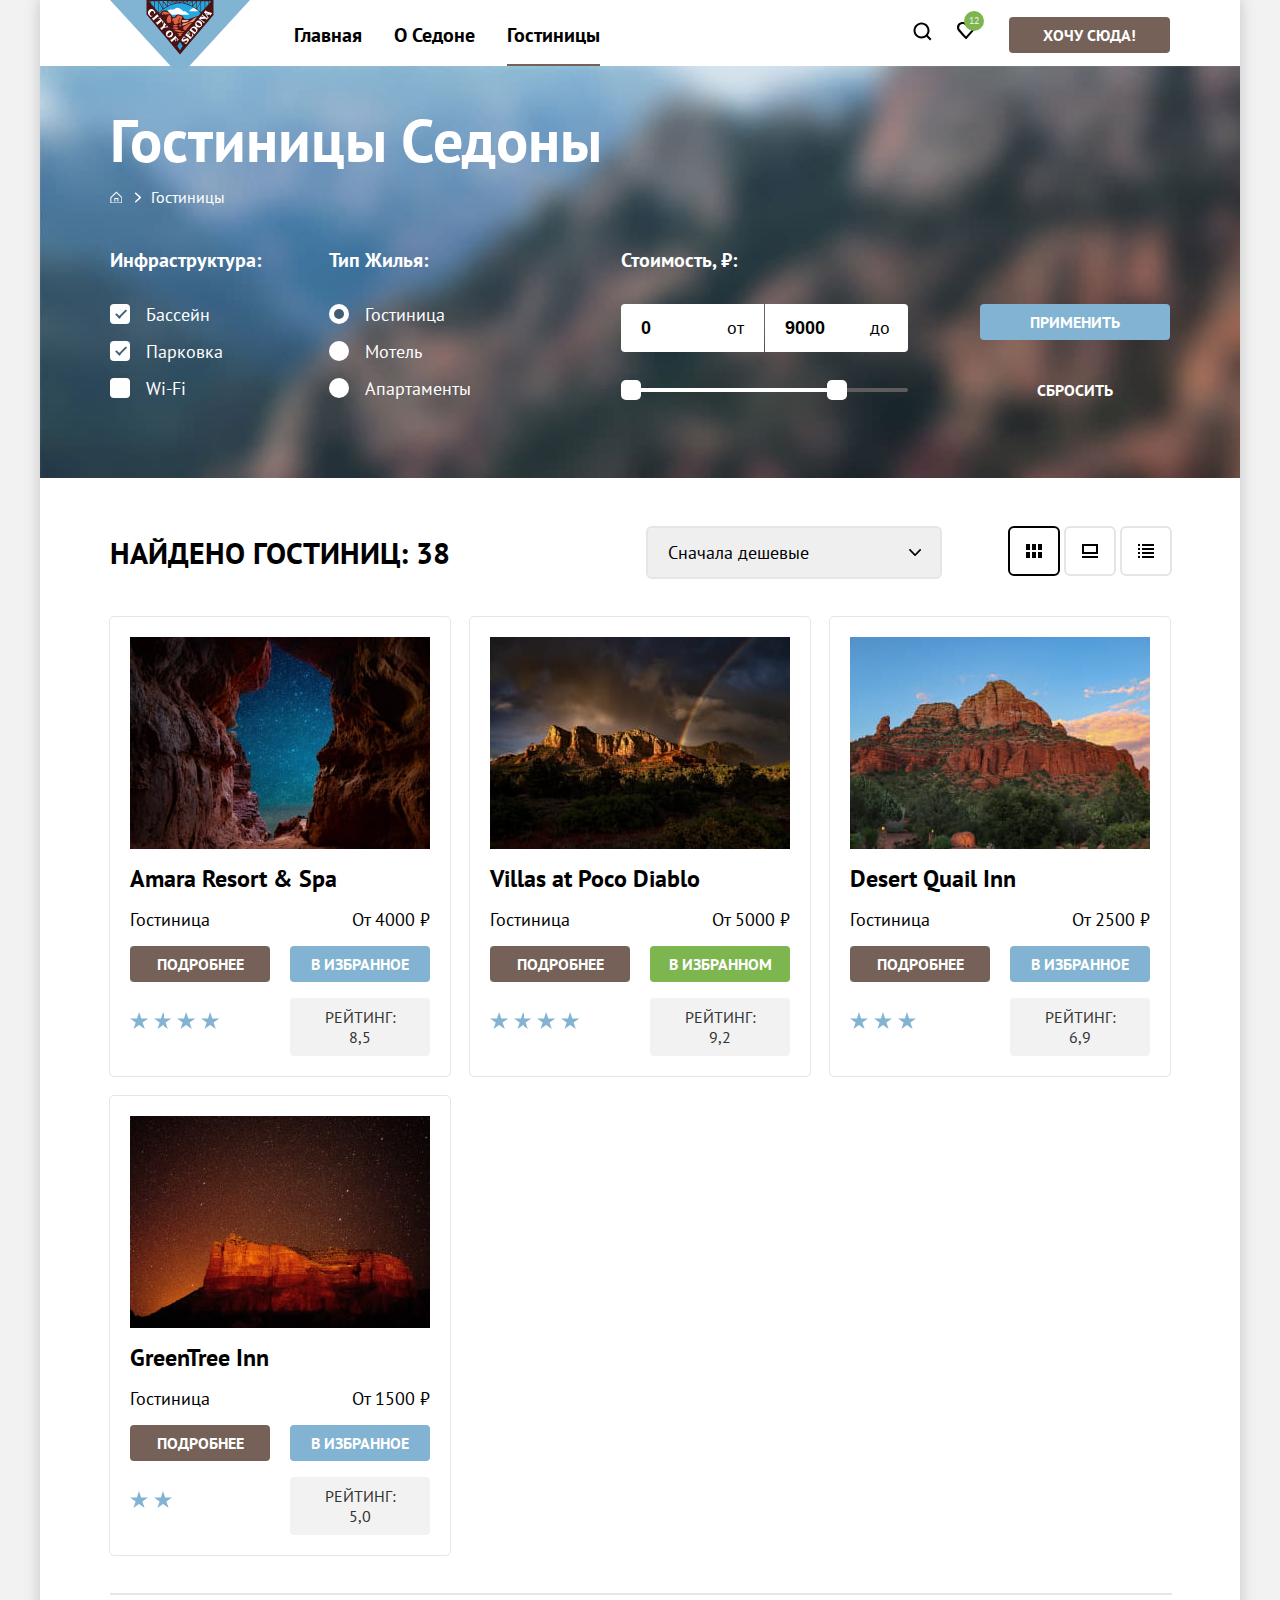
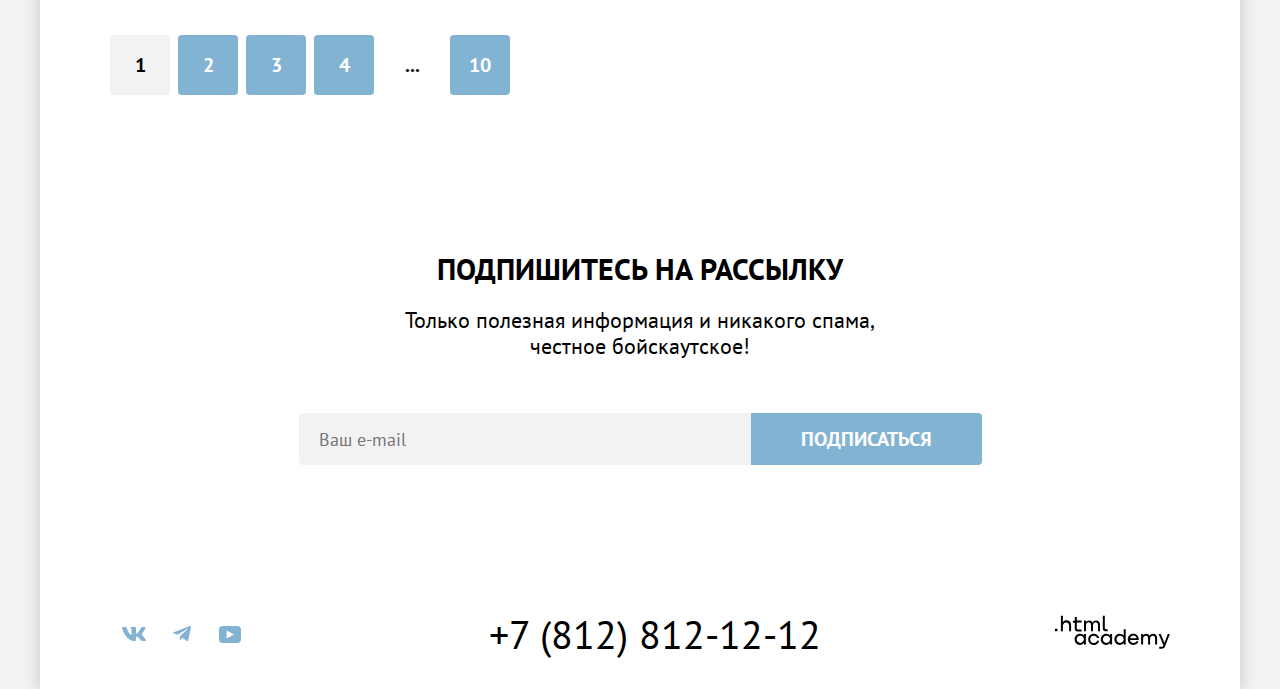
==== commit 41484669: "Исправляет файл в соответствии с код-ревью" ====
--- a/catalog.html
+++ b/catalog.html
@@ -90,11 +90,11 @@
           <ul class="breadcrumbs-list">
             <li class="breadcrumbs-item">
               <a class="breadcrumbs-link" href="index.html">
-                <svg aria-hidden="true" focusable="false" xmlns="http://www.w3.org/2000/svg" width="12" height="12" role="img"
+                <svg class="breadcrumbs-icon" aria-hidden="true" focusable="false" xmlns="http://www.w3.org/2000/svg" width="12" height="12" role="img"
                 aria-label="Домик."
-                  fill="none" viewBox="0 0 12 12">
-                  <path fill="#fff" d="m6.371.5-6 5.8v6.2h12V6.3l-6-5.8Zm5 11h-10V6.7l5-4.8 5 4.8v4.8Z" />
-                  <path fill="#fff" d="M4.371 10.5h1V8h2v2.5h1V7h-4v3.5Z" />
+                   viewBox="0 0 12 12">
+                  <path  d="m6.371.5-6 5.8v6.2h12V6.3l-6-5.8Zm5 11h-10V6.7l5-4.8 5 4.8v4.8Z" />
+                  <path  d="M4.371 10.5h1V8h2v2.5h1V7h-4v3.5Z" />
                 </svg>
                 <span class="visually-hidden">Главная.</span>
               </a>
@@ -203,7 +203,7 @@
           <div class="sorting-type">
             <select class="select-control" aria-label="Сортировка.">
               <option value="popular">Сначала популярные</option>
-              <option value="cheap">Сначала дешевые</option>
+              <option value="cheap" selected>Сначала дешевые</option>
               <option value="expensive">Сначала дорогие</option>
             </select>
           </div>
--- a/styles/styles.css
+++ b/styles/styles.css
@@ -41,8 +41,8 @@
   background-color: #fff;
   color: #000;
   width: 1200px;
-  -webkit-box-shadow: 0 0 15px rgba(0 0 0 20%);
-          box-shadow: 0 0 15px rgba(0 0 0 20%);
+  -webkit-box-shadow: 0 0 15px rgba(0 0 0 / 20%);
+          box-shadow: 0 0 15px rgba(0 0 0 / 20%);
   margin: 0 auto;
 }
 
@@ -165,7 +165,7 @@
   left: 3px;
   width: 14px;
   height: 2px;
-  background-color: rgba(117 97 87 30%);
+  background-color: rgba(117 97 87 / 30%);
   content: "";
 }
 
@@ -176,7 +176,7 @@
   left: 3px;
   width: 14px;
   height: 2px;
-  background-color: rgba(117 97 87 30%);
+  background-color: rgba(117 97 87 / 30%);
   content: "";
 }
 
@@ -207,7 +207,7 @@
 .plus-button:active::after,
 .plus-button:active::before,
 .minus-button:active::after {
-  background-color: rgba(117 97 87 30%);
+  background-color: rgba(117 97 87 / 30%);
 }
 
 button.plus-button {
@@ -296,6 +296,35 @@
   padding: 22px 12px;
 }
 
+.navigation-link:hover {
+  color: #756157;
+
+}
+
+.navigation-link:focus {
+  color: #756157;
+}
+
+.navigation-link:active {
+  color: rgba(117 97 87 / 30%);
+}
+
+.navigation-icon {
+  fill: #000;
+}
+
+.navigation-icon:hover {
+  fill: #756157;
+}
+
+.navigation-icon:focus {
+  fill: #756157;
+}
+
+.navigation-icon:active {
+  fill: rgba(117 97 87 / 30%);
+}
+
 /* Главная */
 
 .main-title {
@@ -332,6 +361,7 @@
   text-transform: uppercase;
   margin: 0;
   margin-bottom: 25px;
+  word-break: break-word;
 }
 
 .heading-font-two {
@@ -342,6 +372,7 @@
   text-transform: uppercase;
   margin: 0;
   margin-bottom: 20px;
+  word-break: break-word;
 }
 
 .heading-font-three {
@@ -354,6 +385,7 @@
       align-self: center;
   text-transform: uppercase;
   margin: 0;
+  word-break: break-word;
 }
 
 .paragraph-font {
@@ -362,6 +394,7 @@
   line-height: 26px;
   text-align: center;
   margin: 0;
+  word-break: break-word;
 }
 
 .paragraph-font-two {
@@ -371,6 +404,7 @@
   text-align: center;
   margin: 0;
   margin-bottom: 54px;
+  word-break: break-word;
 }
 
 .favourites-number {
@@ -452,7 +486,7 @@
   bottom: -30px;
   left: 38%;
   position: absolute;
-  background: rgb(255 255 255/ 30%);
+  background: rgb(255 255 255 / 30%);
 }
 
 .advantages-decoration-dark::after {
@@ -528,11 +562,11 @@
 /* Цвета */
 
 .background-grey-soft {
-  background-color: rgba(131 179 211 12%);
+  background-color: rgba(131 179 211 / 12%);
 }
 
 .background-grey-middle {
-  background-color: rgba(131 179 211 20%);
+  background-color: rgba(131 179 211 / 20%);
 }
 
 .background-blue {
@@ -738,7 +772,7 @@
   left: 0;
   width: 100%;
   height: 100%;
-  background-color: rgba(242 242 242 80%);
+  background-color: rgba(242 242 242 / 80%);
   z-index: 1;
 }
 
@@ -750,8 +784,8 @@
   position: relative;
   margin: auto;
   background-color: #fff;
-  -webkit-box-shadow: 0 25px 50px rgba(0 0 0 15%);
-          box-shadow: 0 25px 50px rgba(0 0 0 15%);
+  -webkit-box-shadow: 0 25px 50px rgba(0 0 0 / 15%);
+          box-shadow: 0 25px 50px rgba(0 0 0 / 15%);
   border-radius: 30px;
 }
 
@@ -1104,6 +1138,22 @@
   color: inherit;
 }
 
+.breadcrumbs-icon {
+  fill: #fff;
+}
+
+.breadcrumbs-icon:hover {
+fill:rgba(255 255 255 / 60%);
+}
+
+.breadcrumbs-icon:focus {
+  fill:#fff;
+}
+
+.breadcrumbs-icon:active {
+  fill: rgba(255 255 255 / 30%);
+}
+
 .breadcrumbs-item::after {
   position: absolute;
   right: -20px;
@@ -1111,12 +1161,13 @@
   content: url("../images/breadcrumbs-arrow.svg");
 }
 
+
 .breadcrumbs-item:last-child::after {
   content: none;
 }
 
 .breadcrumbs-item:hover {
-  color: rgba(255 255 255 60%);
+  color: rgba(255 255 255 / 60%);
 }
 
 .breadcrumbs-item:focus {
@@ -1124,7 +1175,7 @@
 }
 
 .breadcrumbs-item:active {
-  color: rgba(255 255 255 30%);
+  color: rgba(255 255 255 / 30%);
 }
 
 /* Фильтр */
@@ -1177,33 +1228,24 @@
 
 .infrastructure-filter {
   border: 0 none;
-  width: 151px;
+  max-width: 161px;
   padding: 0;
   margin: 0;
 }
 
 .filter-list {
-  display: -webkit-box;
-  display: -ms-flexbox;
-  display: flex;
-  -webkit-box-orient: vertical;
-  -webkit-box-direction: normal;
-      -ms-flex-direction: column;
-          flex-direction: column;
-  -webkit-box-align: start;
-      -ms-flex-align: start;
-          align-items: flex-start;
   list-style-type: none;
   margin: 0;
   padding: 0;
   min-height: 101px;
-  -webkit-box-pack: justify;
-      -ms-flex-pack: justify;
-          justify-content: space-between;
-}
-
-.filter-item:nth-child(3n) {
-  padding-bottom: 0;
+}
+
+.filter-item {
+  margin-bottom: 16px;
+}
+
+.filter-item:last-child {
+  margin-bottom: 0;
 }
 
 /* Чекбокс */
@@ -1222,9 +1264,13 @@
   left: 0;
 }
 
+.control-label {
+  word-break: break-word;
+}
+
 .control-input[type="checkbox"]:checked + .control-mark::before {
   position: absolute;
-  top: 13px;
+  top: 11px;
   left: 5px;
   width: 6px;
   height: 2px;
@@ -1237,7 +1283,7 @@
 
 .control-input[type="checkbox"]:checked + .control-mark::after {
   position: absolute;
-  top: 11px;
+  top: 9px;
   left: 7px;
   width: 11px;
   height: 2px;
@@ -1260,8 +1306,8 @@
 .control-input:active + .control-mark,
 .control-input:active + .control-label {
   outline: 2px solid #83b3d3;
-  -webkit-box-shadow: 0 7px 15px rgba(0 0 0 40%);
-          box-shadow: 0 7px 15px rgba(0 0 0 40%);
+  -webkit-box-shadow: 0 7px 15px rgba(0 0 0 / 40%);
+          box-shadow: 0 7px 15px rgba(0 0 0 / 40%);
   opacity: 0.3;
 }
 
@@ -1488,6 +1534,18 @@
   line-height: 28px;
 }
 
+.hotel-card-title:hover {
+  color: #756157;
+}
+
+.hotel-card-title:focus {
+  color: #756157;
+}
+
+.hotel-card-title:active {
+  color: rgba(117 97 87 / 30%);
+}
+
 .hotel-card-type {
   margin: 0;
   -ms-grid-column: 1;
@@ -1503,6 +1561,11 @@
   display: -ms-grid;
   display: grid;
   text-decoration: none;
+}
+
+.hotel-card-link:focus-visible {
+  outline: 3px solid #83b3d3;
+  grid-column: 1/3;
 }
 
 .hotel-rating {
@@ -1554,7 +1617,7 @@
 }
 
 .hotel-star-5 {
-  width: 70px;
+  width: 76px;
 }
 
 /* Вложенный список */
@@ -1616,8 +1679,8 @@
 }
 
 .select-control:disabled {
-  outline: 2px solid rgba(0 0 0 30%);
-  color: rgba(0 0 0 30%);
+  outline: 2px solid rgba(0 0 0 / 30%);
+  color: rgba(0 0 0 / 30%);
 }
 
 .toggle-wrapper {
@@ -1774,7 +1837,7 @@
   right: 16px;
   height: 0;
   position: absolute;
-  bottom: 0;
+  bottom: 1px;
   border-bottom: 2px solid #756257;
 }
 
@@ -1795,7 +1858,7 @@
 .search-button:active,
 .navigation-button:active {
   background-color: #756157;
-  color: rgba(255 255 255 30%);
+  color: rgba(255 255 255 / 30%);
 }
 
 .more-button:disabled,
@@ -1837,7 +1900,7 @@
 .filter-button:active,
 .subscribe-button:active {
   background-color: #68a2ca;
-  color: rgba(255 255 255 30%);
+  color: rgba(255 255 255 / 30%);
 }
 
 .favorites-button:disabled,
@@ -1867,7 +1930,7 @@
 }
 
 .reset-button:active {
-  color: rgba(255 255 255 30%);
+  color: rgba(255 255 255 / 30%);
 }
 
 .reset-button:disabled {
@@ -1902,7 +1965,7 @@
 .link-vkontakte:active .social-logo,
 .link-telegram:active .social-logo,
 .link-youtube:active .social-logo {
-  fill: rgba(104 162 202 30%);
+  fill: rgba(104 162 202 / 30%);
 }
 
 /* phone-number */
@@ -1916,7 +1979,7 @@
 }
 
 .phone-number:active {
-  color: rgba(117 97 87 30%);
+  color: rgba(117 97 87 / 30%);
 }
 
 /* logo-htmlacademy */
@@ -1934,7 +1997,7 @@
 }
 
 .logo-htmlacademy:active {
-  fill: rgba(117 97 87 30%);
+  fill: rgba(117 97 87 / 30%);
 }
 
 /* card-grid-toggle */
@@ -1961,7 +2024,7 @@
 
 .active-button:active {
   background-color: #7db54f;
-  color: rgba(255 255 255 30%);
+  color: rgba(255 255 255 / 30%);
 }
 
 .active-button:disabled {
